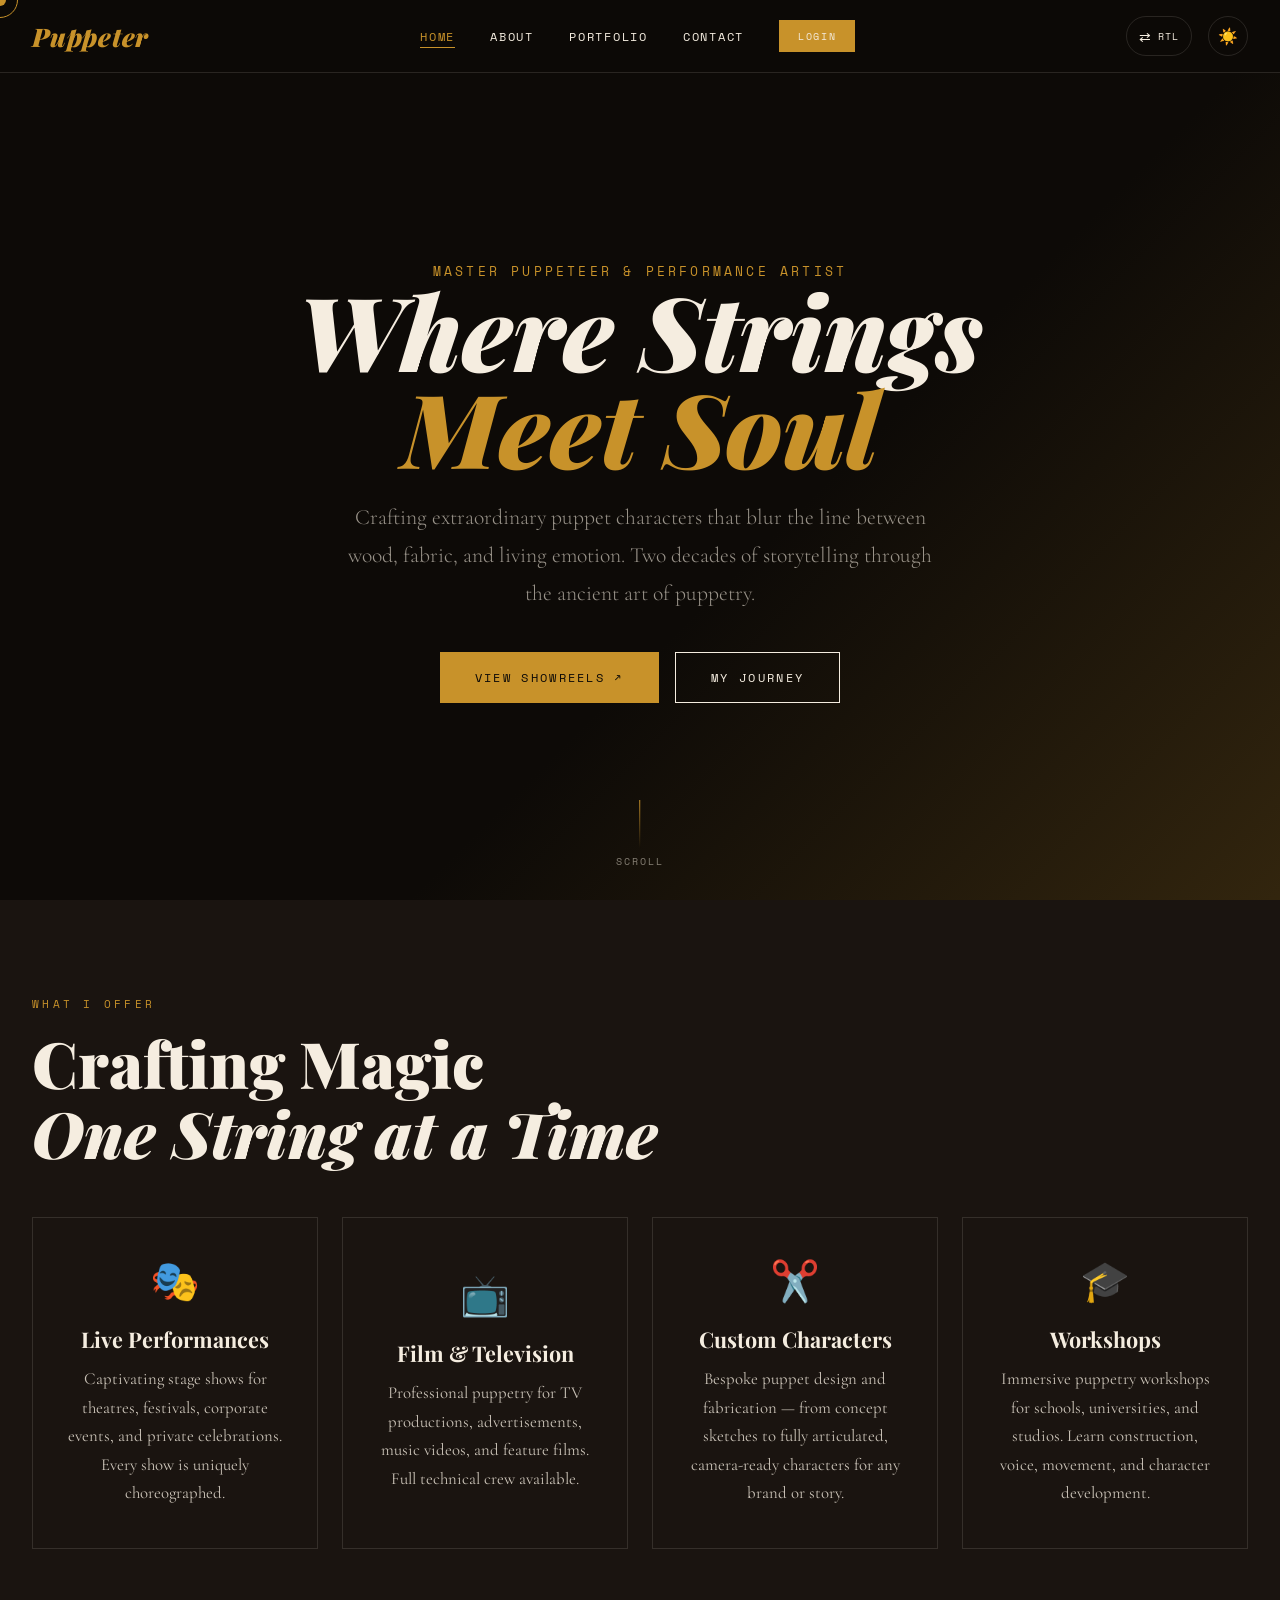
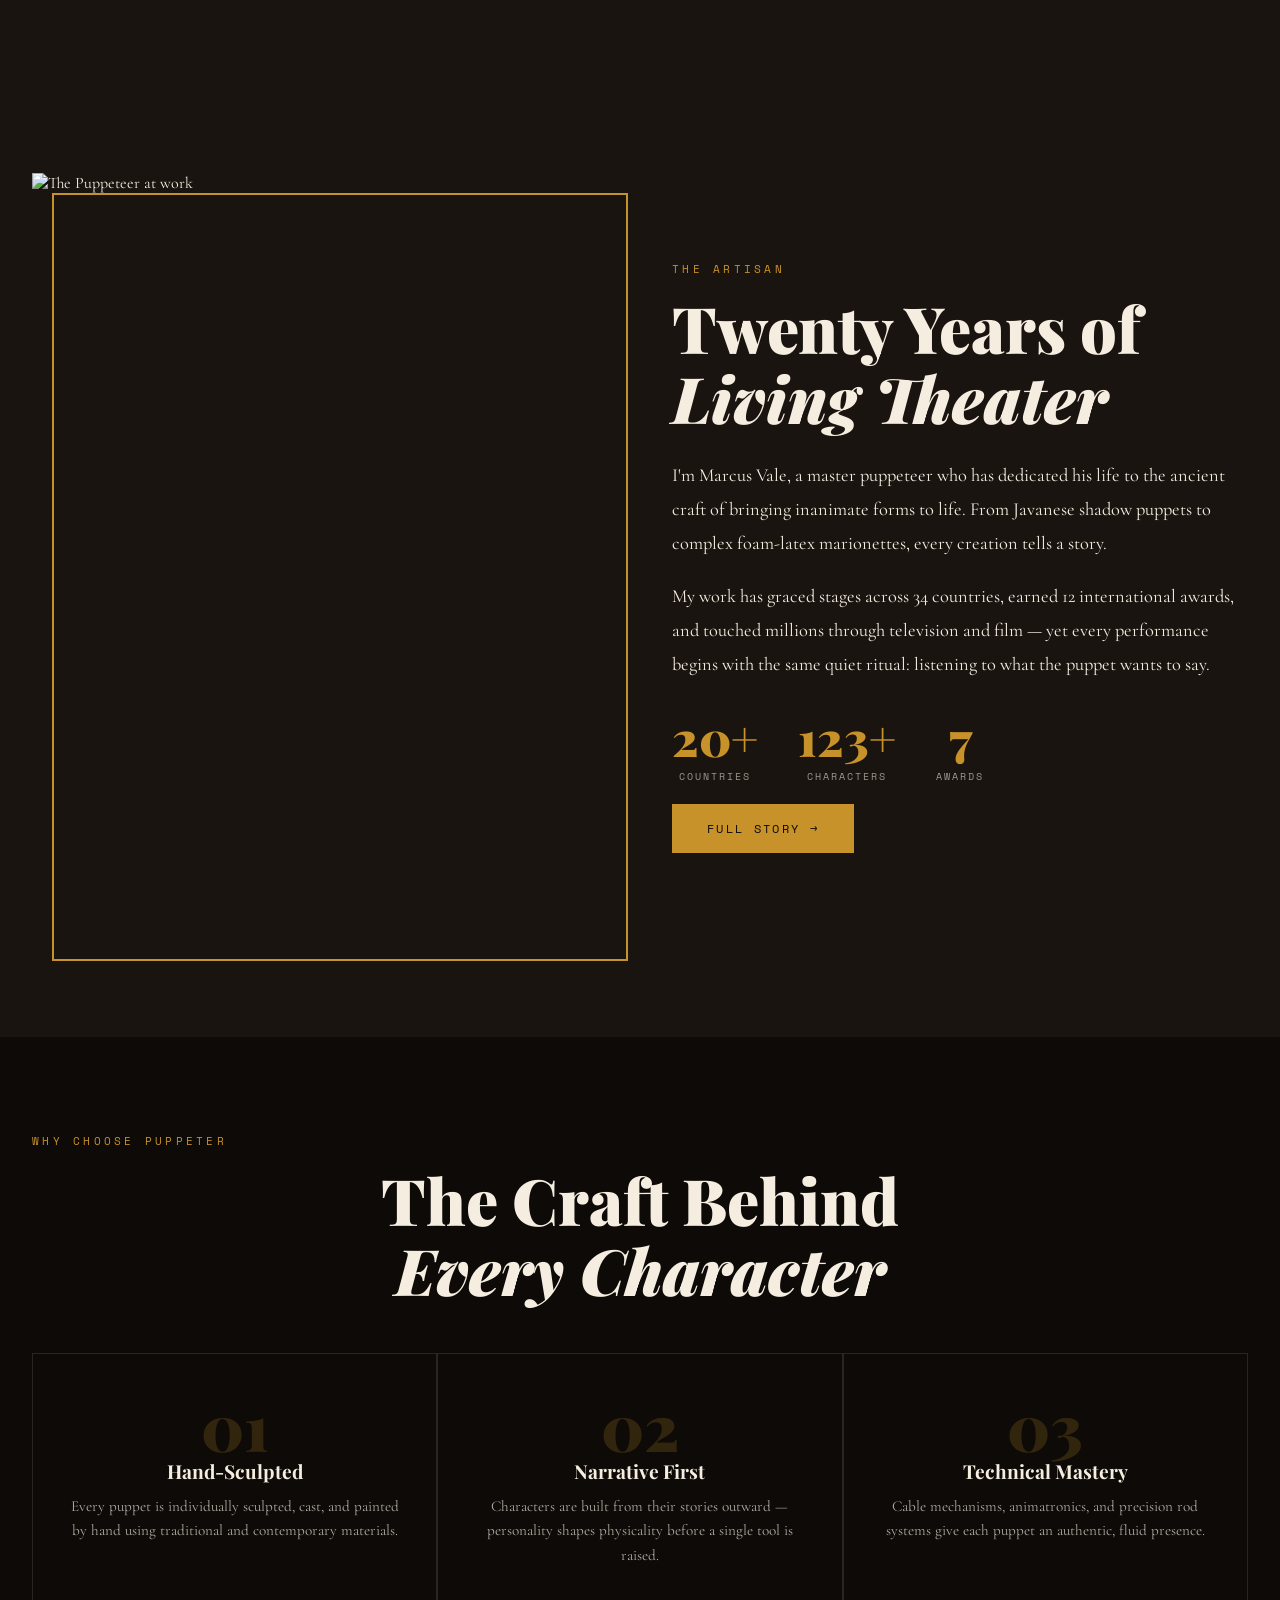
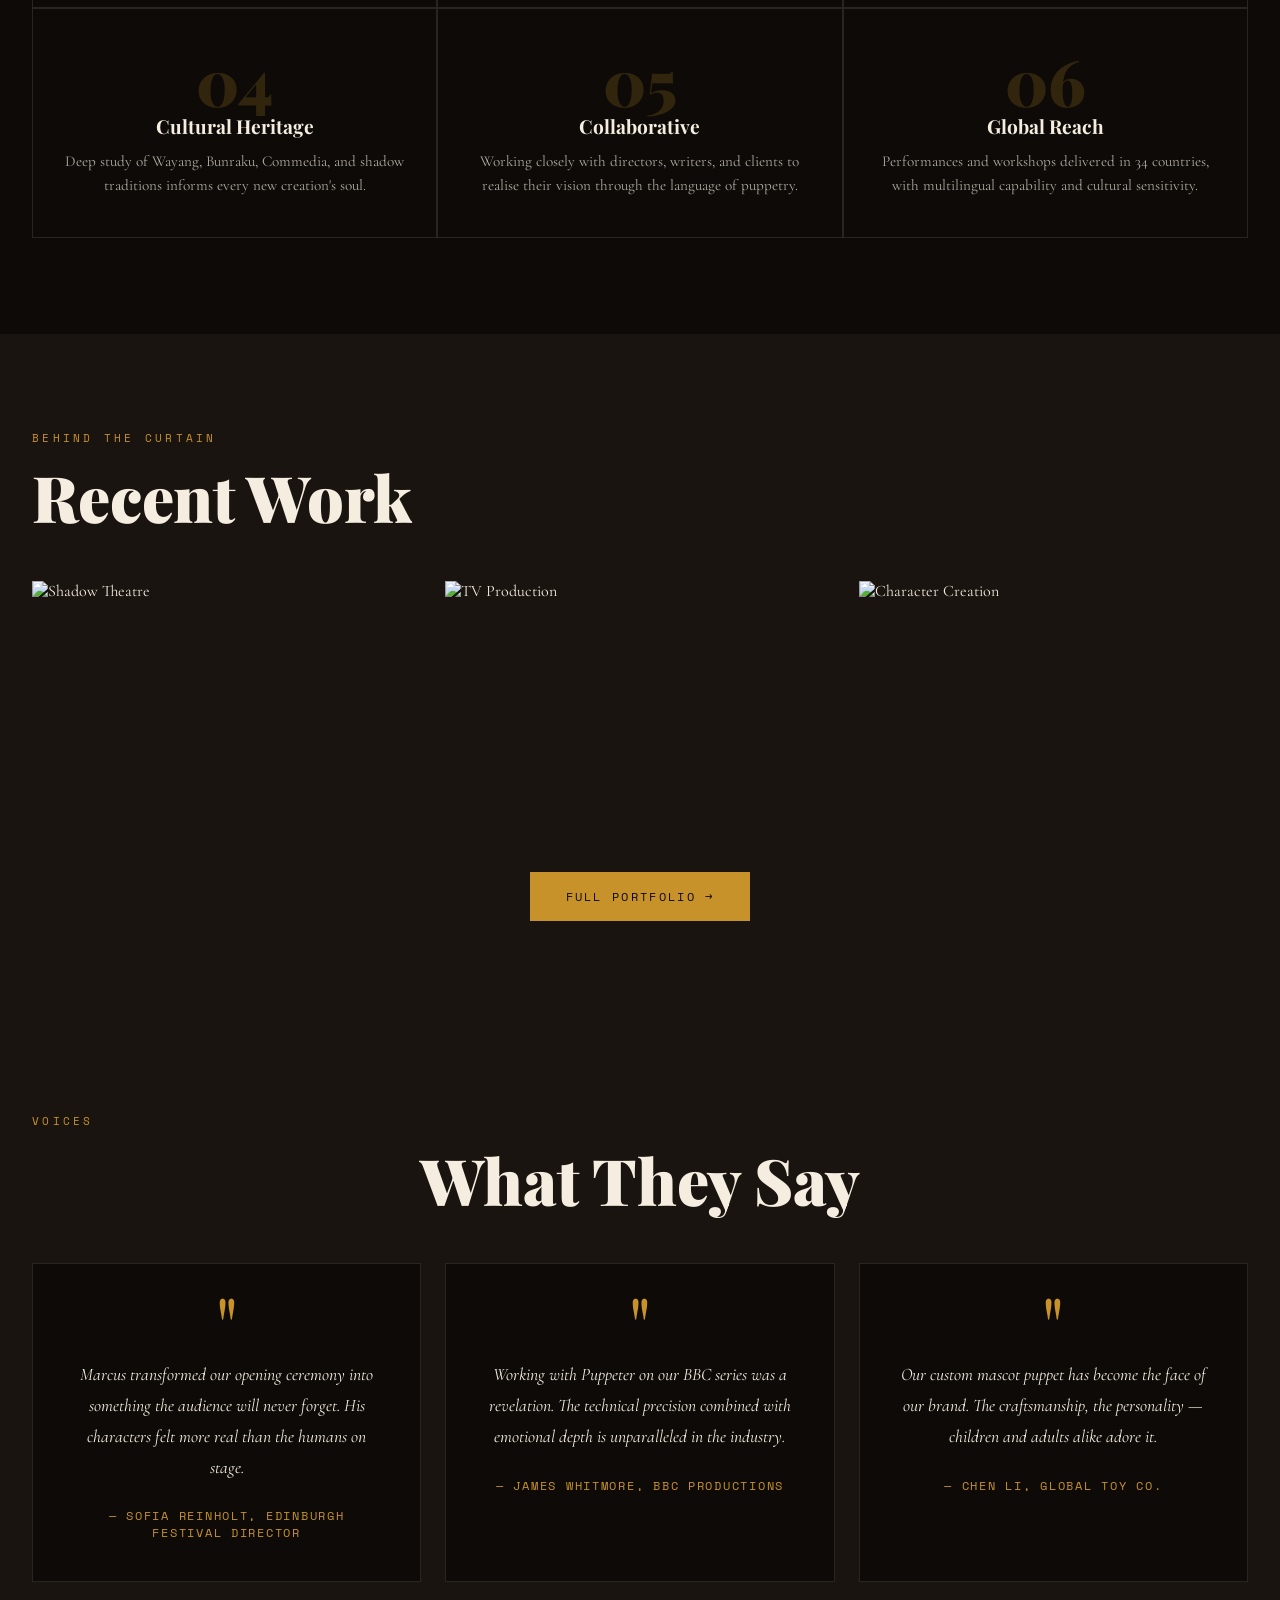
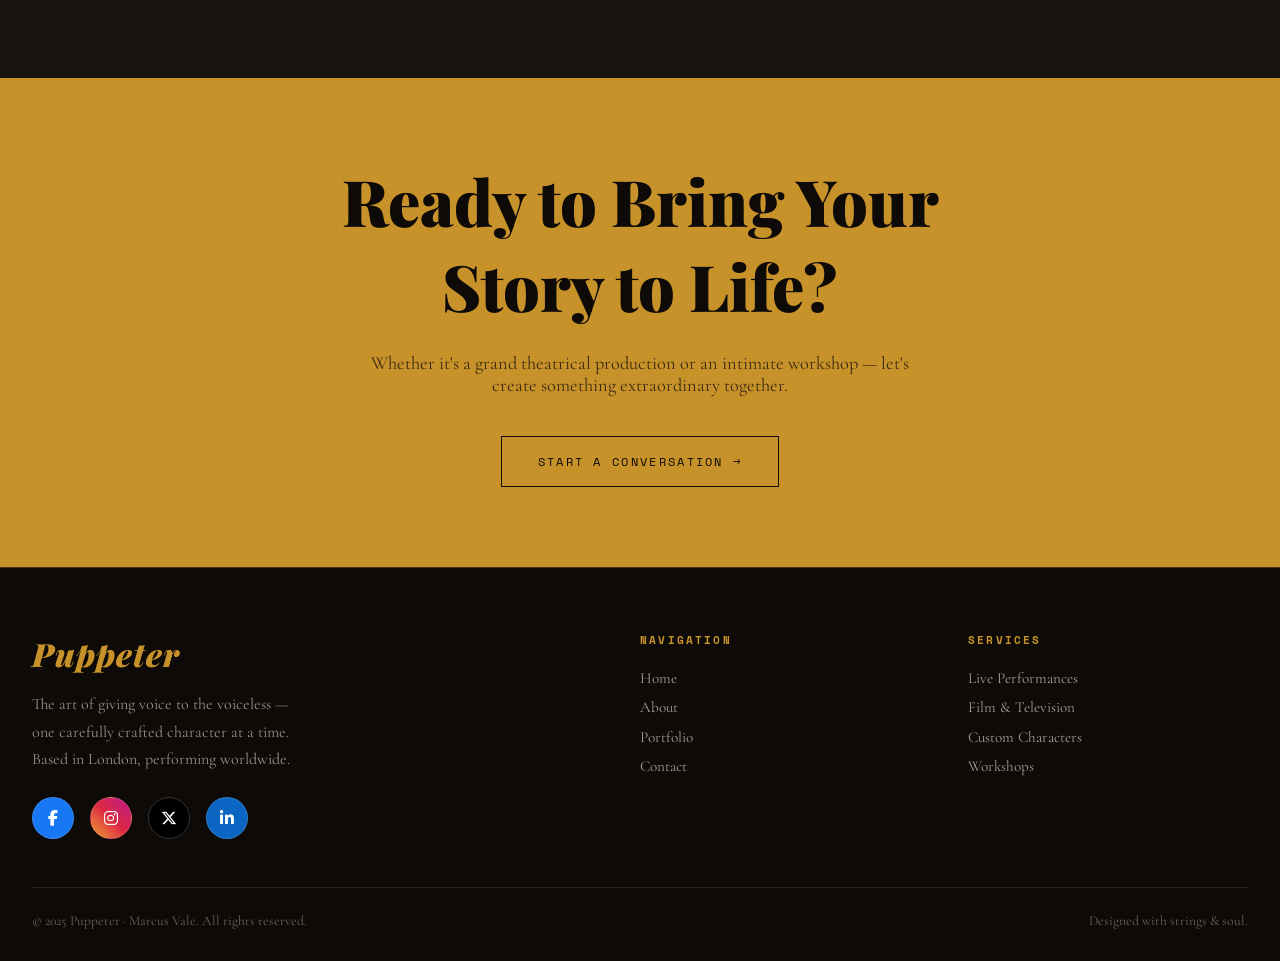
==== index.html @ 56566dc7 "U" ====
<!DOCTYPE html>
<html lang="en" data-theme="dark" dir="ltr">
<head>
<meta charset="UTF-8" />
<meta name="viewport" content="width=device-width, initial-scale=1.0"/>
<title>Puppeter · The Art of Living Strings</title>
<link rel="stylesheet" href="style.css"/>
<link rel="stylesheet" href="https://cdnjs.cloudflare.com/ajax/libs/font-awesome/6.5.0/css/all.min.css"/>
</head>
<body>

<!-- Cursor -->
<div class="cursor"></div>
<div class="cursor-ring"></div>
<div class="page-transition"></div>

<!-- NAVBAR -->
<nav>
  <div class="nav-inner">
    <a href="index.html" class="nav-logo">Puppeter</a>
    <ul class="nav-links">
      <li><a href="index.html" class="active">Home</a></li>
      <li><a href="about.html">About</a></li>
      <li><a href="portfolio.html">Portfolio</a></li>
      <li><a href="contact.html">Contact</a></li>
      <li><a href="login.html" class="btn btn-primary" style="padding:0.5rem 1.2rem;font-size:0.65rem">Login</a></li>
    </ul>
    <div class="nav-right">
      <button class="rtl-toggle" aria-label="Toggle RTL/LTR direction">
        <span class="rtl-icon">⇄</span>
        <span class="rtl-label">RTL</span>
      </button>
      <button class="theme-toggle" aria-label="Toggle theme">☀️</button>
      <button class="hamburger" aria-label="Menu">
        <span></span><span></span><span></span>
      </button>
    </div>
  </div>
</nav>

<!-- Mobile Menu -->
<div class="mobile-menu">
  <a href="index.html">Home</a>
  <a href="about.html">About</a>
  <a href="portfolio.html">Portfolio</a>
  <a href="contact.html">Contact</a>
  <a href="login.html">Login</a>
</div>

<!-- HERO -->
<section class="hero hero-home">
  <div class="hero-overlay"></div>
  <div class="hero-content">
    <span class="subtitle">Master Puppeteer & Performance Artist</span>
    <h1 class="display-title">
      Where Strings
      <span class="accent-word">Meet Soul</span>
    </h1>
    <p class="body-text">Crafting extraordinary puppet characters that blur the line between wood, fabric, and living emotion. Two decades of storytelling through the ancient art of puppetry.</p>
    <div style="display:flex;gap:1rem;justify-content:center;flex-wrap:wrap;">
      <a href="portfolio.html" class="btn btn-primary">View Showreels ↗</a>
      <a href="about.html" class="btn btn-outline">My Journey</a>
    </div>
  </div>
  <div class="scroll-indicator">
    <div class="scroll-line"></div>
    <span>Scroll</span>
  </div>
</section>

<!-- SERVICES -->
<section id="services">
  <div class="section-inner">
    <span class="section-label reveal">What I Offer</span>
    <h2 class="section-title reveal">Crafting Magic<br/><em>One String at a Time</em></h2>
    <div class="cards-grid">
      <div class="card reveal">
        <div class="card-icon">🎭</div>
        <h3>Live Performances</h3>
        <p>Captivating stage shows for theatres, festivals, corporate events, and private celebrations. Every show is uniquely choreographed.</p>
      </div>
      <div class="card reveal">
        <div class="card-icon">📺</div>
        <h3>Film & Television</h3>
        <p>Professional puppetry for TV productions, advertisements, music videos, and feature films. Full technical crew available.</p>
      </div>
      <div class="card reveal">
        <div class="card-icon">✂️</div>
        <h3>Custom Characters</h3>
        <p>Bespoke puppet design and fabrication — from concept sketches to fully articulated, camera-ready characters for any brand or story.</p>
      </div>
      <div class="card reveal">
        <div class="card-icon">🎓</div>
        <h3>Workshops</h3>
        <p>Immersive puppetry workshops for schools, universities, and studios. Learn construction, voice, movement, and character development.</p>
      </div>
    </div>
  </div>
</section>

<!-- ABOUT SNIPPET -->
<section id="about" style="background:var(--card-bg)">
  <div class="section-inner">
    <div class="about-grid">
      <div class="about-image-wrapper reveal">
        <img src="https://images.unsplash.com/photo-1507003211169-0a1dd7228f2d?w=600&q=80" alt="The Puppeteer at work"/>
      </div>
      <div class="about-text">
        <span class="section-label reveal">The Artisan</span>
        <h2 class="section-title reveal">Twenty Years of<br/><em>Living Theater</em></h2>
        <p class="reveal">I'm Marcus Vale, a master puppeteer who has dedicated his life to the ancient craft of bringing inanimate forms to life. From Javanese shadow puppets to complex foam-latex marionettes, every creation tells a story.</p>
        <p class="reveal">My work has graced stages across 34 countries, earned 12 international awards, and touched millions through television and film — yet every performance begins with the same quiet ritual: listening to what the puppet wants to say.</p>
        <div class="stat-row reveal">
          <div class="stat">
            <div class="stat-num" data-target="34" data-suffix="+">0+</div>
            <div class="stat-label">Countries</div>
          </div>
          <div class="stat">
            <div class="stat-num" data-target="200" data-suffix="+">0+</div>
            <div class="stat-label">Characters</div>
          </div>
          <div class="stat">
            <div class="stat-num" data-target="12">0</div>
            <div class="stat-label">Awards</div>
          </div>
        </div>
        <br/>
        <a href="about.html" class="btn btn-primary reveal">Full Story →</a>
      </div>
    </div>
  </div>
</section>

<!-- FEATURES / HIGHLIGHTS -->
<section id="features">
  <div class="section-inner">
    <span class="section-label reveal">Why Choose Puppeter</span>
    <h2 class="section-title reveal" style="text-align:center">The Craft Behind<br/><em>Every Character</em></h2>
    <div class="features-grid reveal">
      <div class="feature-item">
        <div class="feature-num">01</div>
        <h3>Hand-Sculpted</h3>
        <p>Every puppet is individually sculpted, cast, and painted by hand using traditional and contemporary materials.</p>
      </div>
      <div class="feature-item">
        <div class="feature-num">02</div>
        <h3>Narrative First</h3>
        <p>Characters are built from their stories outward — personality shapes physicality before a single tool is raised.</p>
      </div>
      <div class="feature-item">
        <div class="feature-num">03</div>
        <h3>Technical Mastery</h3>
        <p>Cable mechanisms, animatronics, and precision rod systems give each puppet an authentic, fluid presence.</p>
      </div>
      <div class="feature-item">
        <div class="feature-num">04</div>
        <h3>Cultural Heritage</h3>
        <p>Deep study of Wayang, Bunraku, Commedia, and shadow traditions informs every new creation's soul.</p>
      </div>
      <div class="feature-item">
        <div class="feature-num">05</div>
        <h3>Collaborative</h3>
        <p>Working closely with directors, writers, and clients to realise their vision through the language of puppetry.</p>
      </div>
      <div class="feature-item">
        <div class="feature-num">06</div>
        <h3>Global Reach</h3>
        <p>Performances and workshops delivered in 34 countries, with multilingual capability and cultural sensitivity.</p>
      </div>
    </div>
  </div>
</section>

<!-- SHOWREEL PREVIEW -->
<section style="background:var(--card-bg)">
  <div class="section-inner">
    <span class="section-label reveal">Behind the Curtain</span>
    <h2 class="section-title reveal">Recent Work</h2>
    <div class="showreel-grid">
      <div class="showreel-item reveal" data-category="stage">
        <img src="https://images.unsplash.com/photo-1536440136628-849c177e76a1?w=600&q=80" alt="Shadow Theatre"/>
        <div class="showreel-overlay">
          <button class="play-btn" data-video="true">▶</button>
          <h4>Shadow & Light — Edinburgh</h4>
        </div>
      </div>
      <div class="showreel-item reveal" data-category="tv">
        <img src="https://images.unsplash.com/photo-1578632767115-351597cf2477?w=600&q=80" alt="TV Production"/>
        <div class="showreel-overlay">
          <button class="play-btn" data-video="true">▶</button>
          <h4>Dreamweavers — BBC Series</h4>
        </div>
      </div>
      <div class="showreel-item reveal" data-category="character">
        <img src="https://images.unsplash.com/photo-1558618666-fcd25c85cd64?w=600&q=80" alt="Character Creation"/>
        <div class="showreel-overlay">
          <button class="play-btn" data-video="true">▶</button>
          <h4>Character Creation Process</h4>
        </div>
      </div>
    </div>
    <div style="text-align:center;margin-top:3rem">
      <a href="portfolio.html" class="btn btn-primary reveal">Full Portfolio →</a>
    </div>
  </div>
</section>

<!-- TESTIMONIALS -->
<section id="testimonials">
  <div class="section-inner">
    <span class="section-label reveal">Voices</span>
    <h2 class="section-title reveal" style="text-align:center">What They Say</h2>
    <div class="cards-grid" style="margin-top:3rem">
      <div class="testimonial-card reveal">
        <div class="quote-mark">"</div>
        <p>Marcus transformed our opening ceremony into something the audience will never forget. His characters felt more real than the humans on stage.</p>
        <span class="author">— Sofia Reinholt, Edinburgh Festival Director</span>
      </div>
      <div class="testimonial-card reveal">
        <div class="quote-mark">"</div>
        <p>Working with Puppeter on our BBC series was a revelation. The technical precision combined with emotional depth is unparalleled in the industry.</p>
        <span class="author">— James Whitmore, BBC Productions</span>
      </div>
      <div class="testimonial-card reveal">
        <div class="quote-mark">"</div>
        <p>Our custom mascot puppet has become the face of our brand. The craftsmanship, the personality — children and adults alike adore it.</p>
        <span class="author">— Chen Li, Global Toy Co.</span>
      </div>
    </div>
  </div>
</section>

<!-- CTA BANNER -->
<section class="cta-banner">
  <div class="section-inner">
    <h2>Ready to Bring Your<br/>Story to Life?</h2>
    <p>Whether it's a grand theatrical production or an intimate workshop — let's create something extraordinary together.</p>
    <a href="contact.html" class="btn btn-outline">Start a Conversation →</a>
  </div>
</section>

<!-- FOOTER -->
<footer>
  <div class="footer-inner">
    <div class="footer-grid">
      <div class="footer-brand">
        <a href="index.html" class="nav-logo">Puppeter</a>
        <p>The art of giving voice to the voiceless — one carefully crafted character at a time. Based in London, performing worldwide.</p>
        <div class="social-icons">
          <a href="#" class="social-icon si-fb" aria-label="Facebook"><i class="fab fa-facebook-f"></i></a>
          <a href="#" class="social-icon si-ig" aria-label="Instagram"><i class="fab fa-instagram"></i></a>
          <a href="#" class="social-icon si-tw" aria-label="Twitter"><i class="fab fa-x-twitter"></i></a>
          <a href="#" class="social-icon si-li" aria-label="LinkedIn"><i class="fab fa-linkedin-in"></i></a>
        </div>
      </div>
      <div class="footer-col">
        <h4>Navigation</h4>
        <ul>
          <li><a href="index.html">Home</a></li>
          <li><a href="about.html">About</a></li>
          <li><a href="portfolio.html">Portfolio</a></li>
          <li><a href="contact.html">Contact</a></li>
        </ul>
      </div>
      <div class="footer-col">
        <h4>Services</h4>
        <ul>
          <li><a href="#">Live Performances</a></li>
          <li><a href="#">Film & Television</a></li>
          <li><a href="#">Custom Characters</a></li>
          <li><a href="#">Workshops</a></li>
        </ul>
      </div>
    </div>
    <div class="footer-bottom">
      <p>© 2025 Puppeter · Marcus Vale. All rights reserved.</p>
      <p>Designed with strings &amp; soul.</p>
    </div>
  </div>
</footer>

<!-- Video Modal -->
<div class="modal-backdrop">
  <button class="modal-close">✕</button>
  <div class="modal-video" style="display:flex;align-items:center;justify-content:center;color:#fff;font-family:'Space Mono',monospace;font-size:0.8rem;letter-spacing:0.1em;text-transform:uppercase;">▶ Showreel Preview</div>
</div>

<button class="back-to-top" aria-label="Back to top">↑</button>

<script src="main.js"></script>
</body>
</html>
---- style.css ----
/* ── PUPPETER · GLOBAL DESIGN SYSTEM ── */
@import url('https://fonts.googleapis.com/css2?family=Playfair+Display:ital,wght@0,400;0,700;0,900;1,400&family=Cormorant+Garamond:wght@300;400;500&family=Space+Mono:wght@400;700&display=swap');

:root {
  --primary: #0d0a07;
  --secondary: #f5ede0;
  --accent: #c8922a;
  --primary-80: rgba(13,10,7,0.8);
  --secondary-60: rgba(245,237,224,0.6);
  --accent-80: rgba(200,146,42,0.8);
  --accent-20: rgba(200,146,42,0.2);
  --transition: 0.4s cubic-bezier(0.25, 0.46, 0.45, 0.94);
}

[data-theme="light"] {
  --bg: var(--secondary);
  --text: var(--primary);
  --nav-bg: rgba(245,237,224,0.95);
  --card-bg: #fff8ef;
  --border: rgba(13,10,7,0.15);
}
[data-theme="dark"] {
  --bg: var(--primary);
  --text: var(--secondary);
  --nav-bg: rgba(13,10,7,0.97);
  --card-bg: #1a1410;
  --border: rgba(245,237,224,0.12);
}

*, *::before, *::after { box-sizing: border-box; margin: 0; padding: 0; }

html { scroll-behavior: smooth; font-size: 16px; }

body {
  font-family: 'Cormorant Garamond', serif;
  background: var(--bg);
  color: var(--text);
  transition: background var(--transition), color var(--transition);
  overflow-x: hidden;
  cursor: none;
}

/* ── CUSTOM CURSOR ── */
.cursor {
  width: 12px; height: 12px;
  background: var(--accent);
  border-radius: 50%;
  position: fixed; top: 0; left: 0;
  pointer-events: none; z-index: 9999;
  transform: translate(-50%, -50%);
  transition: transform 0.1s, width 0.3s, height 0.3s, background 0.3s;
}
.cursor-ring {
  width: 36px; height: 36px;
  border: 1.5px solid var(--accent);
  border-radius: 50%;
  position: fixed; top: 0; left: 0;
  pointer-events: none; z-index: 9998;
  transform: translate(-50%, -50%);
  transition: transform 0.15s, width 0.3s, height 0.3s;
}
body:hover .cursor { opacity: 1; }

/* ── NAVBAR ── */
nav {
  position: fixed; top: 0; left: 0; right: 0;
  z-index: 1000;
  background: var(--nav-bg);
  backdrop-filter: blur(16px);
  -webkit-backdrop-filter: blur(16px);
  border-bottom: 1px solid var(--border);
  transition: background var(--transition), border var(--transition);
}
.nav-inner {
  max-width: 1280px; margin: 0 auto;
  display: flex; align-items: center; justify-content: space-between;
  padding: 0 2rem; height: 72px;
}
.nav-logo {
  font-family: 'Playfair Display', serif;
  font-size: 1.6rem; font-weight: 900; font-style: italic;
  color: var(--accent);
  text-decoration: none; letter-spacing: 0.03em;
}
.nav-links {
  display: flex; gap: 2.2rem; list-style: none;
  align-items: center;
}
.nav-links a {
  font-family: 'Space Mono', monospace;
  font-size: 0.72rem; letter-spacing: 0.15em;
  text-transform: uppercase;
  color: var(--text); text-decoration: none;
  position: relative; padding-bottom: 3px;
  transition: color var(--transition);
}
.nav-links a::after {
  content: ''; position: absolute;
  bottom: 0; left: 0; width: 0; height: 1px;
  background: var(--accent);
  transition: width var(--transition);
}
.nav-links a:hover, .nav-links a.active { color: var(--accent); }
.nav-links a:hover::after, .nav-links a.active::after { width: 100%; }

.nav-right { display: flex; align-items: center; gap: 1rem; }

.theme-toggle {
  background: none; border: 1px solid var(--border);
  color: var(--text); width: 40px; height: 40px;
  border-radius: 50%; cursor: pointer;
  display: flex; align-items: center; justify-content: center;
  font-size: 1rem; transition: all var(--transition);
}
.theme-toggle:hover { border-color: var(--accent); color: var(--accent); transform: rotate(20deg); }

.rtl-toggle {
  background: none; border: 1px solid var(--border);
  color: var(--text); height: 40px;
  padding: 0 0.75rem;
  border-radius: 20px; cursor: pointer;
  display: flex; align-items: center; gap: 0.35rem;
  font-family: 'Space Mono', monospace;
  font-size: 0.62rem; letter-spacing: 0.1em; text-transform: uppercase;
  transition: all var(--transition); white-space: nowrap;
}
.rtl-toggle:hover { border-color: var(--accent); color: var(--accent); }
.rtl-toggle .rtl-icon { font-size: 0.9rem; transition: transform var(--transition); }
[dir="rtl"] .rtl-toggle .rtl-icon { transform: scaleX(-1); }

/* RTL global overrides */
[dir="rtl"] .nav-inner { flex-direction: row-reverse; }
[dir="rtl"] .nav-links { flex-direction: row-reverse; }
[dir="rtl"] .nav-links a::after { left: auto; right: 0; }
[dir="rtl"] .nav-right { flex-direction: row-reverse; }
[dir="rtl"] .footer-grid { direction: rtl; }
[dir="rtl"] .footer-col ul a:hover { transform: translateX(-4px); }
[dir="rtl"] .about-grid { direction: rtl; }
[dir="rtl"] .about-image-wrapper::before { left: auto; right: 20px; left: -20px; }
[dir="rtl"] .contact-card:hover { transform: translateX(-6px); }
[dir="rtl"] .section-label { direction: rtl; }
[dir="rtl"] .stat-row { flex-direction: row-reverse; }
[dir="rtl"] .timeline-item { flex-direction: row-reverse; }
[dir="rtl"] .timeline-item:nth-child(even) { flex-direction: row; }
[dir="rtl"] .timeline-item:nth-child(even) .tl-content { text-align: left; }
[dir="rtl"] .tl-content { text-align: right; }
[dir="rtl"] .mobile-menu { direction: rtl; }
[dir="rtl"] .footer-bottom { flex-direction: row-reverse; }

.hamburger {
  display: none; flex-direction: column;
  gap: 5px; background: none; border: none;
  cursor: pointer; padding: 4px;
}
.hamburger span {
  display: block; width: 24px; height: 2px;
  background: var(--text); transition: all var(--transition);
}

/* ── MOBILE MENU ── */
.mobile-menu {
  display: none; position: fixed;
  top: 72px; left: 0; right: 0; bottom: 0;
  background: var(--bg); z-index: 999;
  flex-direction: column; align-items: center; justify-content: center;
  gap: 2.5rem;
}
.mobile-menu.open { display: flex; }
.mobile-menu a {
  font-family: 'Playfair Display', serif;
  font-size: 2.2rem; font-weight: 700;
  color: var(--text); text-decoration: none;
  transition: color var(--transition);
}
.mobile-menu a:hover { color: var(--accent); }

/* ── HERO BASE ── */
.hero {
  min-height: 100vh;
  background-image: var(--hero-img, none);
  background-size: cover;
  background-position: center;
  background-attachment: fixed;
  display: flex; align-items: center; justify-content: center;
  position: relative; overflow: hidden;
  padding: 8rem 2rem 4rem;
}
.hero-overlay {
  position: absolute; inset: 0;
  background: linear-gradient(135deg, rgba(13,10,7,0.75) 0%, rgba(13,10,7,0.4) 60%, rgba(200,146,42,0.2) 100%);
}
.hero-content {
  position: relative; z-index: 2;
  text-align: center; max-width: 900px;
}

/* ── TYPOGRAPHY ── */
.display-title {
  font-family: 'Playfair Display', serif;
  font-size: clamp(3rem, 8vw, 8rem);
  font-weight: 900; font-style: italic;
  line-height: 0.95;
  color: var(--secondary);
  margin-bottom: 1.5rem;
}
.display-title .accent-word { color: var(--accent); display: block; }

.subtitle {
  font-family: 'Space Mono', monospace;
  font-size: clamp(0.65rem, 1.5vw, 0.8rem);
  letter-spacing: 0.25em; text-transform: uppercase;
  color: var(--accent); margin-bottom: 1rem;
}
.body-text {
  font-size: clamp(1.1rem, 2vw, 1.35rem);
  font-weight: 300; line-height: 1.75;
  color: var(--secondary-60);
  max-width: 600px; margin: 0 auto 2.5rem;
}

/* ── BUTTONS ── */
.btn {
  display: inline-flex; align-items: center; gap: 0.6rem;
  font-family: 'Space Mono', monospace;
  font-size: 0.72rem; letter-spacing: 0.2em; text-transform: uppercase;
  padding: 1rem 2.2rem;
  text-decoration: none; cursor: pointer;
  border: none; transition: all var(--transition);
  position: relative; overflow: hidden;
}
.btn::before {
  content: ''; position: absolute;
  inset: 0; transform: translateX(-101%);
  transition: transform var(--transition);
}
.btn:hover::before { transform: translateX(0); }
.btn-primary {
  background: var(--accent); color: var(--primary);
}
.btn-primary::before { background: #e0a832; }
.btn-primary:hover { color: var(--primary); transform: translateY(-2px); box-shadow: 0 12px 40px var(--accent-80); }

.btn-outline {
  background: transparent;
  border: 1px solid var(--secondary);
  color: var(--secondary);
}
.btn-outline::before { background: var(--secondary); }
.btn-outline:hover { color: var(--primary); }

/* ── SECTIONS ── */
section { padding: 6rem 2rem; }
.section-inner { max-width: 1280px; margin: 0 auto; }

.section-label {
  font-family: 'Space Mono', monospace;
  font-size: 0.68rem; letter-spacing: 0.3em; text-transform: uppercase;
  color: var(--accent); margin-bottom: 1rem; display: block;
}
.section-title {
  font-family: 'Playfair Display', serif;
  font-size: clamp(2rem, 5vw, 4rem);
  font-weight: 900; line-height: 1.1;
  margin-bottom: 1.5rem;
}

/* ── CARDS GRID ── */
.cards-grid {
  display: grid;
  grid-template-columns: repeat(auto-fit, minmax(260px, 1fr));
  gap: 1.5rem;
  margin-top: 3rem;
}
.card {
  background: var(--card-bg);
  border: 1px solid var(--border);
  padding: 2.5rem 2rem;
  display: flex; flex-direction: column;
  align-items: center; justify-content: center;
  text-align: center;
  transition: transform var(--transition), box-shadow var(--transition), border-color var(--transition);
  position: relative; overflow: hidden;
}
.card::before {
  content: ''; position: absolute;
  bottom: 0; left: 0; right: 0; height: 3px;
  background: var(--accent);
  transform: scaleX(0); transition: transform var(--transition);
}
.card:hover { transform: translateY(-8px); box-shadow: 0 24px 60px rgba(0,0,0,0.3); border-color: var(--accent-20); }
.card:hover::before { transform: scaleX(1); }

.card-icon {
  font-size: 2.5rem; color: var(--accent);
  margin-bottom: 1.2rem;
  transition: transform var(--transition);
}
.card:hover .card-icon { transform: scale(1.15) rotate(-5deg); }
.card h3 {
  font-family: 'Playfair Display', serif;
  font-size: 1.35rem; font-weight: 700;
  margin-bottom: 0.75rem;
}
.card p { font-size: 1.05rem; line-height: 1.7; opacity: 0.8; }

/* ── SERVICES SECTION ── */
#services { background: var(--card-bg); }

/* ── ABOUT SECTION ── */
.about-grid {
  display: grid; grid-template-columns: 1fr 1fr;
  gap: 4rem; align-items: center; margin-top: 2rem;
}
.about-image-wrapper {
  position: relative;
}
.about-image-wrapper img {
  width: 100%; aspect-ratio: 3/4; object-fit: cover;
  display: block;
}
.about-image-wrapper::before {
  content: ''; position: absolute;
  top: 20px; left: 20px; right: -20px; bottom: -20px;
  border: 2px solid var(--accent); z-index: -1;
}
.about-text .section-title { margin-bottom: 1.5rem; }
.about-text p { font-size: 1.15rem; line-height: 1.85; margin-bottom: 1.2rem; opacity: 0.85; }
.stat-row { display: flex; gap: 2.5rem; margin-top: 2rem; }
.stat { text-align: center; }
.stat-num {
  font-family: 'Playfair Display', serif;
  font-size: 3rem; font-weight: 900; color: var(--accent); line-height: 1;
}
.stat-label { font-family: 'Space Mono', monospace; font-size: 0.65rem; letter-spacing: 0.2em; text-transform: uppercase; opacity: 0.6; margin-top: 0.4rem; }

/* ── TESTIMONIALS ── */
#testimonials { background: var(--card-bg); }
.testimonial-card {
  background: var(--bg);
  border: 1px solid var(--border);
  padding: 2.5rem;
  display: flex; flex-direction: column;
  align-items: center; text-align: center;
}
.testimonial-card .quote-mark {
  font-family: 'Playfair Display', serif;
  font-size: 5rem; line-height: 0.5;
  color: var(--accent); margin-bottom: 1rem;
}
.testimonial-card p { font-size: 1.1rem; line-height: 1.75; font-style: italic; margin-bottom: 1.5rem; }
.testimonial-card .author {
  font-family: 'Space Mono', monospace;
  font-size: 0.72rem; letter-spacing: 0.15em; text-transform: uppercase;
  color: var(--accent);
}

/* ── CTA BANNER ── */
.cta-banner {
  background: var(--accent);
  padding: 5rem 2rem;
  text-align: center;
}
.cta-banner h2 {
  font-family: 'Playfair Display', serif;
  font-size: clamp(2rem, 5vw, 4rem);
  font-weight: 900; color: var(--primary);
  margin-bottom: 1.5rem;
}
.cta-banner p {
  font-size: 1.15rem; color: rgba(13,10,7,0.75);
  margin-bottom: 2.5rem; max-width: 560px; margin-left: auto; margin-right: auto;
}
.cta-banner .btn-outline {
  border-color: var(--primary); color: var(--primary);
}
.cta-banner .btn-outline::before { background: var(--primary); }
.cta-banner .btn-outline:hover { color: var(--secondary); }

/* ── SHOWREEL SECTION ── */
.showreel-grid {
  display: grid;
  grid-template-columns: repeat(auto-fit, minmax(280px, 1fr));
  gap: 1.5rem; margin-top: 3rem;
}
.showreel-item {
  position: relative; overflow: hidden;
  aspect-ratio: 16/10; cursor: pointer;
  background: var(--card-bg);
}
.showreel-item img {
  width: 100%; height: 100%; object-fit: cover;
  display: block; transition: transform 0.6s ease;
}
.showreel-overlay {
  position: absolute; inset: 0;
  background: linear-gradient(to top, rgba(13,10,7,0.9) 0%, transparent 60%);
  display: flex; flex-direction: column;
  align-items: center; justify-content: flex-end;
  padding: 1.5rem; opacity: 0;
  transition: opacity var(--transition);
}
.showreel-item:hover img { transform: scale(1.08); }
.showreel-item:hover .showreel-overlay { opacity: 1; }
.play-btn {
  width: 56px; height: 56px; border-radius: 50%;
  background: var(--accent); border: none; cursor: pointer;
  display: flex; align-items: center; justify-content: center;
  font-size: 1.2rem; color: var(--primary);
  margin-bottom: 1rem; transform: scale(0.6);
  transition: transform var(--transition);
}
.showreel-item:hover .play-btn { transform: scale(1); }
.showreel-overlay h4 {
  font-family: 'Playfair Display', serif;
  font-size: 1.1rem; color: var(--secondary);
  text-align: center;
}

/* ── FOOTER ── */
footer {
  background: var(--primary);
  border-top: 1px solid rgba(200,146,42,0.3);
  padding: 4rem 2rem 2rem;
}
.footer-inner {
  max-width: 1280px; margin: 0 auto;
}
.footer-grid {
  display: grid; grid-template-columns: 2fr 1fr 1fr;
  gap: 3rem; margin-bottom: 3rem;
}
.footer-brand .nav-logo { font-size: 2rem; display: inline-block; margin-bottom: 1rem; }
.footer-brand p { font-size: 1rem; line-height: 1.7; color: rgba(245,237,224,0.6); max-width: 280px; }
.footer-col h4 {
  font-family: 'Space Mono', monospace;
  font-size: 0.68rem; letter-spacing: 0.2em; text-transform: uppercase;
  color: var(--accent); margin-bottom: 1.2rem;
}
.footer-col ul { list-style: none; }
.footer-col ul li { margin-bottom: 0.6rem; }
.footer-col ul a {
  color: rgba(245,237,224,0.65); text-decoration: none;
  font-size: 0.95rem; transition: color var(--transition);
  display: inline-block;
}
.footer-col ul a:hover { color: var(--accent); transform: translateX(4px); }

.social-icons { display: flex; gap: 1rem; margin-top: 1.5rem; }
.social-icon {
  width: 42px; height: 42px; border-radius: 50%;
  display: flex; align-items: center; justify-content: center;
  font-size: 1rem; text-decoration: none;
  transition: transform var(--transition), box-shadow var(--transition);
  border: 1px solid rgba(245,237,224,0.15);
}
.social-icon:hover { transform: translateY(-4px) scale(1.1); box-shadow: 0 8px 24px rgba(0,0,0,0.4); }
.si-fb { background: #1877F2; color: #fff; }
.si-ig { background: linear-gradient(45deg, #f09433, #e6683c, #dc2743, #cc2366, #bc1888); color: #fff; }
.si-tw { background: #000; color: #fff; border-color: #333; }
.si-li { background: #0A66C2; color: #fff; }

.footer-bottom {
  border-top: 1px solid rgba(245,237,224,0.1);
  padding-top: 1.5rem;
  display: flex; justify-content: space-between; align-items: center;
  flex-wrap: wrap; gap: 1rem;
}
.footer-bottom p { font-size: 0.85rem; color: rgba(245,237,224,0.4); }

/* ── CONTACT PAGE ── */
.contact-grid {
  display: grid; grid-template-columns: 1fr 1.4fr;
  gap: 4rem; margin-top: 3rem;
}
.contact-info-cards { display: flex; flex-direction: column; gap: 1.2rem; }
.contact-card {
  background: var(--card-bg); border: 1px solid var(--border);
  padding: 1.5rem 2rem;
  display: flex; align-items: center; gap: 1.2rem;
  transition: all var(--transition);
}
.contact-card:hover { border-color: var(--accent); transform: translateX(6px); }
.contact-card-icon { font-size: 1.8rem; color: var(--accent); flex-shrink: 0; }
.contact-card h4 { font-family: 'Playfair Display', serif; font-size: 1rem; font-weight: 700; margin-bottom: 0.2rem; }
.contact-card p { font-size: 0.9rem; opacity: 0.7; }

.contact-form-wrap { }
.form-group { margin-bottom: 1.5rem; }
.form-group label {
  display: block; font-family: 'Space Mono', monospace;
  font-size: 0.68rem; letter-spacing: 0.18em; text-transform: uppercase;
  margin-bottom: 0.5rem; color: var(--accent);
}
.form-group input,
.form-group textarea,
.form-group select {
  width: 100%; padding: 0.9rem 1.2rem;
  background: var(--card-bg);
  border: 1px solid var(--border);
  color: var(--text);
  font-family: 'Cormorant Garamond', serif;
  font-size: 1.05rem;
  transition: border-color var(--transition);
  outline: none;
}
.form-group input:focus,
.form-group textarea:focus { border-color: var(--accent); }
.form-group textarea { min-height: 140px; resize: vertical; }

.map-wrap { margin-top: 2rem; border: 2px solid var(--accent-20); overflow: hidden; }

/* ── PORTFOLIO PAGE ── */
.filter-bar {
  display: flex; gap: 1rem; flex-wrap: wrap;
  margin: 2.5rem 0; justify-content: center;
}
.filter-btn {
  font-family: 'Space Mono', monospace;
  font-size: 0.68rem; letter-spacing: 0.15em; text-transform: uppercase;
  padding: 0.6rem 1.4rem;
  border: 1px solid var(--border);
  background: none; color: var(--text); cursor: pointer;
  transition: all var(--transition);
}
.filter-btn:hover, .filter-btn.active { background: var(--accent); color: var(--primary); border-color: var(--accent); }

/* ── ABOUT PAGE ── */
.timeline { margin-top: 4rem; position: relative; }
.timeline::before {
  content: ''; position: absolute;
  left: 50%; top: 0; bottom: 0;
  width: 1px; background: var(--accent-20);
}
.timeline-item {
  display: flex; gap: 3rem;
  margin-bottom: 3rem; align-items: flex-start;
}
.timeline-item:nth-child(even) { flex-direction: row-reverse; }
.timeline-item:nth-child(even) .tl-content { text-align: right; }
.tl-content { flex: 1; }
.tl-year {
  font-family: 'Playfair Display', serif;
  font-size: 3rem; font-weight: 900; color: var(--accent);
  line-height: 1; margin-bottom: 0.5rem;
}
.tl-content h3 { font-family: 'Playfair Display', serif; font-size: 1.3rem; margin-bottom: 0.5rem; }
.tl-content p { font-size: 1rem; opacity: 0.75; line-height: 1.7; }
.tl-dot {
  width: 16px; height: 16px; border-radius: 50%;
  background: var(--accent); flex-shrink: 0;
  margin-top: 1.5rem; position: relative; z-index: 1;
  box-shadow: 0 0 0 4px var(--accent-20);
}

/* ── ANIMATIONS ── */
@keyframes fadeInUp {
  from { opacity: 0; transform: translateY(40px); }
  to { opacity: 1; transform: translateY(0); }
}
@keyframes fadeInLeft {
  from { opacity: 0; transform: translateX(-40px); }
  to { opacity: 1; transform: translateX(0); }
}
@keyframes fadeInRight {
  from { opacity: 0; transform: translateX(40px); }
  to { opacity: 1; transform: translateX(0); }
}
@keyframes float {
  0%, 100% { transform: translateY(0); }
  50% { transform: translateY(-12px); }
}
@keyframes shimmer {
  0% { background-position: -200% center; }
  100% { background-position: 200% center; }
}

.anim-up { animation: fadeInUp 0.8s ease forwards; }
.anim-left { animation: fadeInLeft 0.8s ease forwards; }
.anim-right { animation: fadeInRight 0.8s ease forwards; }

.reveal { opacity: 0; transform: translateY(30px); transition: opacity 0.7s ease, transform 0.7s ease; }
.reveal.visible { opacity: 1; transform: translateY(0); }

.hero-content > * {
  opacity: 0; animation: fadeInUp 0.9s ease forwards;
}
.hero-content > *:nth-child(1) { animation-delay: 0.1s; }
.hero-content > *:nth-child(2) { animation-delay: 0.3s; }
.hero-content > *:nth-child(3) { animation-delay: 0.5s; }
.hero-content > *:nth-child(4) { animation-delay: 0.7s; }
.hero-content > *:nth-child(5) { animation-delay: 0.9s; }

.float-anim { animation: float 4s ease-in-out infinite; }

/* ── SCROLL INDICATOR ── */
.scroll-indicator {
  position: absolute; bottom: 2rem; left: 50%;
  transform: translateX(-50%); z-index: 3;
  display: flex; flex-direction: column; align-items: center; gap: 0.4rem;
}
.scroll-indicator span {
  font-family: 'Space Mono', monospace;
  font-size: 0.6rem; letter-spacing: 0.2em; text-transform: uppercase;
  color: rgba(245,237,224,0.5);
}
.scroll-line {
  width: 1px; height: 48px;
  background: linear-gradient(to bottom, var(--accent), transparent);
  animation: scrollLine 2s ease-in-out infinite;
}
@keyframes scrollLine {
  0% { transform: scaleY(0); transform-origin: top; }
  50% { transform: scaleY(1); transform-origin: top; }
  51% { transform: scaleY(1); transform-origin: bottom; }
  100% { transform: scaleY(0); transform-origin: bottom; }
}

/* ── FEATURES SECTION ── */
.features-grid {
  display: grid; grid-template-columns: repeat(3, 1fr);
  gap: 0; margin-top: 3rem;
}
.feature-item {
  padding: 2.5rem 2rem; border: 1px solid var(--border);
  display: flex; flex-direction: column; align-items: center; text-align: center;
  transition: background var(--transition);
}
.feature-item:hover { background: var(--accent-20); }
.feature-num {
  font-family: 'Playfair Display', serif;
  font-size: 4rem; font-weight: 900;
  color: var(--accent-20); line-height: 1;
  transition: color var(--transition);
}
.feature-item:hover .feature-num { color: var(--accent); }
.feature-item h3 { font-family: 'Playfair Display', serif; font-size: 1.2rem; margin-bottom: 0.6rem; }
.feature-item p { font-size: 0.95rem; opacity: 0.7; line-height: 1.6; }

/* ── RESPONSIVE ── */
@media (max-width: 1024px) {
  .about-grid { grid-template-columns: 1fr; }
  .about-image-wrapper { max-width: 480px; margin: 0 auto; }
  .footer-grid { grid-template-columns: 1fr 1fr; }
  .features-grid { grid-template-columns: repeat(2, 1fr); }
  .timeline::before { display: none; }
  .timeline-item, .timeline-item:nth-child(even) { flex-direction: column; }
  .timeline-item:nth-child(even) .tl-content { text-align: left; }
  .contact-grid { grid-template-columns: 1fr; }
}

@media (max-width: 768px) {
  .hamburger { display: flex; }
  .nav-links { display: none; }
  .cards-grid { grid-template-columns: repeat(2, 1fr); }
  .showreel-grid { grid-template-columns: repeat(2, 1fr); }
  .features-grid { grid-template-columns: repeat(2, 1fr); }
  .footer-grid { grid-template-columns: 1fr; }
  .stat-row { justify-content: center; }
  .timeline-item { gap: 1.5rem; }
}

@media (max-width: 360px) {
  .cards-grid { grid-template-columns: 1fr; }
  .showreel-grid { grid-template-columns: 1fr; }
  .features-grid { grid-template-columns: 1fr; }
  .footer-bottom { flex-direction: column; text-align: center; }
  .display-title { font-size: 2.8rem; }
}

/* ── PAGE HERO BACKGROUNDS ── */
.hero-home { --hero-img: url('https://images.unsplash.com/photo-1598899134739-24c46f58b8c0?w=1600&q=80'); }
.hero-about { --hero-img: url('https://images.unsplash.com/photo-1507003211169-0a1dd7228f2d?w=1600&q=80'); }
.hero-portfolio { --hero-img: url('https://images.unsplash.com/photo-1578632767115-351597cf2477?w=1600&q=80'); }
.hero-contact { --hero-img: url('https://images.unsplash.com/photo-1516307365426-bea591f05011?w=1600&q=80'); }

/* ── PAGE TRANSITION ── */
.page-transition {
  position: fixed; inset: 0;
  background: var(--accent);
  z-index: 9000;
  transform: translateY(-100%);
  transition: transform 0.5s cubic-bezier(0.76, 0, 0.24, 1);
}
.page-transition.active { transform: translateY(0); }

/* ── BACK TO TOP ── */
.back-to-top {
  position: fixed; bottom: 2rem; right: 2rem;
  width: 48px; height: 48px;
  background: var(--accent); color: var(--primary);
  border: none; cursor: pointer;
  display: flex; align-items: center; justify-content: center;
  font-size: 1.2rem; z-index: 500;
  opacity: 0; transform: translateY(20px);
  transition: all var(--transition);
}
.back-to-top.visible { opacity: 1; transform: translateY(0); }
.back-to-top:hover { background: var(--primary); color: var(--accent); transform: translateY(-4px); }

/* ── VIDEO MODAL ── */
.modal-backdrop {
  position: fixed; inset: 0;
  background: rgba(13,10,7,0.95);
  z-index: 8000; display: none;
  align-items: center; justify-content: center;
}
.modal-backdrop.open { display: flex; }
.modal-close {
  position: absolute; top: 2rem; right: 2rem;
  background: none; border: none;
  color: var(--secondary); font-size: 2rem; cursor: pointer;
  transition: color var(--transition);
}
.modal-close:hover { color: var(--accent); }
.modal-video { width: min(800px, 90vw); aspect-ratio: 16/9; background: #000; }

/* ── AUTH PAGES (Login / Register) ── */
.auth-page {
  min-height: 100vh; display: flex;
  background: var(--bg);
}
.auth-visual {
  flex: 1; position: relative;
  background-image: url('https://images.unsplash.com/photo-1598899134739-24c46f58b8c0?w=1200&q=80');
  background-size: cover; background-position: center;
  display: flex; flex-direction: column;
  align-items: flex-start; justify-content: flex-end;
  padding: 4rem;
}
.auth-visual::before {
  content: ''; position: absolute; inset: 0;
  background: linear-gradient(to top, rgba(13,10,7,0.92) 0%, rgba(13,10,7,0.4) 60%, transparent 100%);
}
.auth-visual-content { position: relative; z-index: 1; max-width: 420px; }
.auth-visual-content .display-title { font-size: clamp(2rem, 4vw, 3.5rem); color: var(--secondary); }
.auth-visual-content p { font-size: 1.05rem; color: rgba(245,237,224,0.7); line-height: 1.7; margin-top: 1rem; }
.auth-visual-quote {
  margin-top: 2rem; padding-left: 1.2rem;
  border-left: 3px solid var(--accent);
}
.auth-visual-quote p { font-style: italic; font-size: 1rem; color: rgba(245,237,224,0.6); }
.auth-visual-quote span { font-family: 'Space Mono', monospace; font-size: 0.65rem; letter-spacing: 0.15em; text-transform: uppercase; color: var(--accent); margin-top: 0.5rem; display: block; }

.auth-panel {
  width: min(480px, 100%); padding: 3rem 3rem;
  display: flex; flex-direction: column;
  justify-content: center; background: var(--bg);
  position: relative; z-index: 1;
  overflow-y: auto;
}
.auth-panel-inner { max-width: 380px; width: 100%; margin: 0 auto; }

.auth-logo {
  font-family: 'Playfair Display', serif;
  font-size: 1.8rem; font-weight: 900; font-style: italic;
  color: var(--accent); text-decoration: none;
  display: inline-block; margin-bottom: 2.5rem;
}
.auth-heading {
  font-family: 'Playfair Display', serif;
  font-size: clamp(1.8rem, 3vw, 2.4rem);
  font-weight: 900; line-height: 1.1;
  margin-bottom: 0.5rem;
}
.auth-sub {
  font-size: 1rem; opacity: 0.6; margin-bottom: 2.5rem; line-height: 1.5;
}
.auth-sub a { color: var(--accent); text-decoration: none; transition: opacity var(--transition); }
.auth-sub a:hover { opacity: 0.7; }

.auth-form .form-group { margin-bottom: 1.2rem; }
.auth-form .form-group label {
  display: block; font-family: 'Space Mono', monospace;
  font-size: 0.65rem; letter-spacing: 0.18em; text-transform: uppercase;
  margin-bottom: 0.45rem; color: var(--accent);
}
.auth-form input {
  width: 100%; padding: 0.85rem 1.1rem;
  background: var(--card-bg); border: 1px solid var(--border);
  color: var(--text); font-family: 'Cormorant Garamond', serif;
  font-size: 1.05rem; outline: none;
  transition: border-color var(--transition), box-shadow var(--transition);
}
.auth-form input:focus {
  border-color: var(--accent);
  box-shadow: 0 0 0 3px var(--accent-20);
}

.auth-input-wrap { position: relative; }
.auth-input-wrap input { padding-right: 3rem; }
.toggle-pw {
  position: absolute; right: 1rem; top: 50%;
  transform: translateY(-50%); background: none; border: none;
  color: var(--text); opacity: 0.5; cursor: pointer; font-size: 1rem;
  transition: opacity var(--transition);
}
.toggle-pw:hover { opacity: 1; }

.auth-options {
  display: flex; justify-content: space-between; align-items: center;
  margin-bottom: 1.8rem; font-size: 0.9rem;
}
.auth-check { display: flex; align-items: center; gap: 0.4rem; cursor: pointer; }
.auth-check input[type=checkbox] { accent-color: var(--accent); width: 14px; height: 14px; cursor: pointer; }
.auth-options a { color: var(--accent); text-decoration: none; font-size: 0.85rem; transition: opacity var(--transition); }
.auth-options a:hover { opacity: 0.7; }

.auth-btn {
  width: 100%; padding: 1rem; background: var(--accent);
  color: var(--primary); border: none; cursor: pointer;
  font-family: 'Space Mono', monospace;
  font-size: 0.72rem; letter-spacing: 0.2em; text-transform: uppercase;
  position: relative; overflow: hidden;
  transition: transform var(--transition), box-shadow var(--transition);
}
.auth-btn::before {
  content: ''; position: absolute; inset: 0;
  background: #e0a832; transform: translateX(-101%);
  transition: transform var(--transition);
}
.auth-btn:hover { transform: translateY(-2px); box-shadow: 0 12px 40px var(--accent-80); }
.auth-btn:hover::before { transform: translateX(0); }
.auth-btn span { position: relative; z-index: 1; }

.auth-divider {
  display: flex; align-items: center; gap: 1rem;
  margin: 1.8rem 0; font-size: 0.8rem; opacity: 0.4;
}
.auth-divider::before, .auth-divider::after {
  content: ''; flex: 1; height: 1px; background: var(--border);
}

.auth-socials { display: flex; gap: 0.8rem; }
.auth-social-btn {
  flex: 1; padding: 0.75rem 0.5rem;
  border: 1px solid var(--border); background: var(--card-bg);
  color: var(--text); cursor: pointer;
  font-family: 'Space Mono', monospace; font-size: 0.65rem;
  letter-spacing: 0.1em; text-transform: uppercase;
  display: flex; align-items: center; justify-content: center; gap: 0.4rem;
  transition: all var(--transition);
}
.auth-social-btn:hover { border-color: var(--accent); color: var(--accent); }

.auth-footer-note {
  margin-top: 2rem; font-size: 0.8rem; opacity: 0.5;
  line-height: 1.6; text-align: center;
}
.auth-footer-note a { color: var(--accent); text-decoration: none; }

.strength-bar { margin-top: 0.5rem; }
.strength-track {
  height: 3px; background: var(--border);
  border-radius: 2px; overflow: hidden; margin-bottom: 0.3rem;
}
.strength-fill {
  height: 100%; width: 0%; border-radius: 2px;
  transition: width 0.4s ease, background 0.4s ease;
}
.strength-label { font-size: 0.65rem; font-family: 'Space Mono', monospace; letter-spacing: 0.1em; opacity: 0.6; }

.auth-steps {
  display: flex; gap: 0.5rem; margin-bottom: 2.5rem;
}
.auth-step {
  flex: 1; height: 3px; background: var(--border); border-radius: 2px;
  transition: background var(--transition);
}
.auth-step.done { background: var(--accent); }
.auth-step.active { background: var(--accent-80); }

/* RTL for auth panel */
[dir="rtl"] .auth-panel { direction: rtl; }
[dir="rtl"] .auth-visual-content { direction: rtl; text-align: right; }
[dir="rtl"] .auth-visual-quote { border-left: none; border-right: 3px solid var(--accent); padding-left: 0; padding-right: 1.2rem; }
[dir="rtl"] .auth-options { flex-direction: row-reverse; }
[dir="rtl"] .auth-divider::before, [dir="rtl"] .auth-divider::after { transform: scaleX(-1); }
[dir="rtl"] .toggle-pw { right: auto; left: 1rem; }
[dir="rtl"] .auth-input-wrap input { padding-right: 1.1rem; padding-left: 3rem; }

@media (max-width: 768px) {
  .auth-visual { display: none; }
  .auth-panel { width: 100%; padding: 2.5rem 1.5rem; min-height: 100vh; }
}
@media (max-width: 360px) {
  .auth-panel { padding: 2rem 1rem; }
  .auth-socials { flex-direction: column; }
}
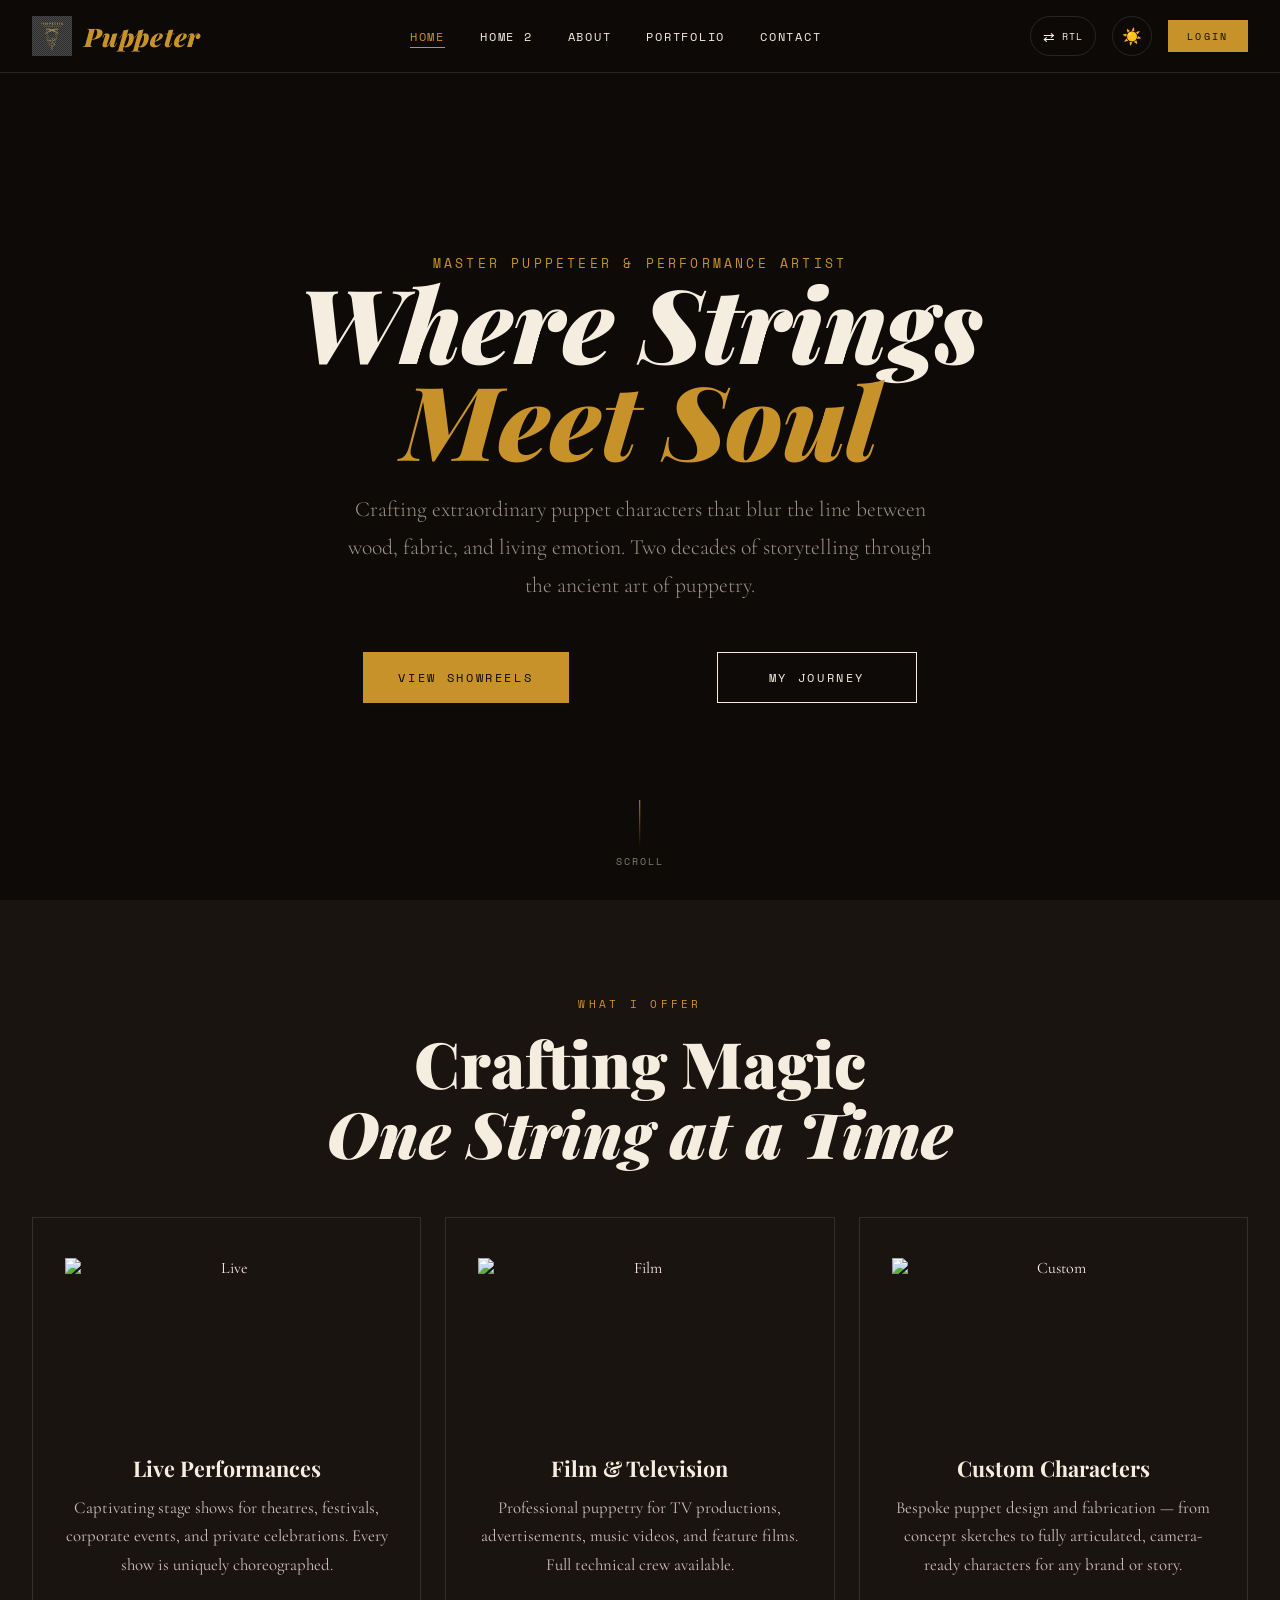
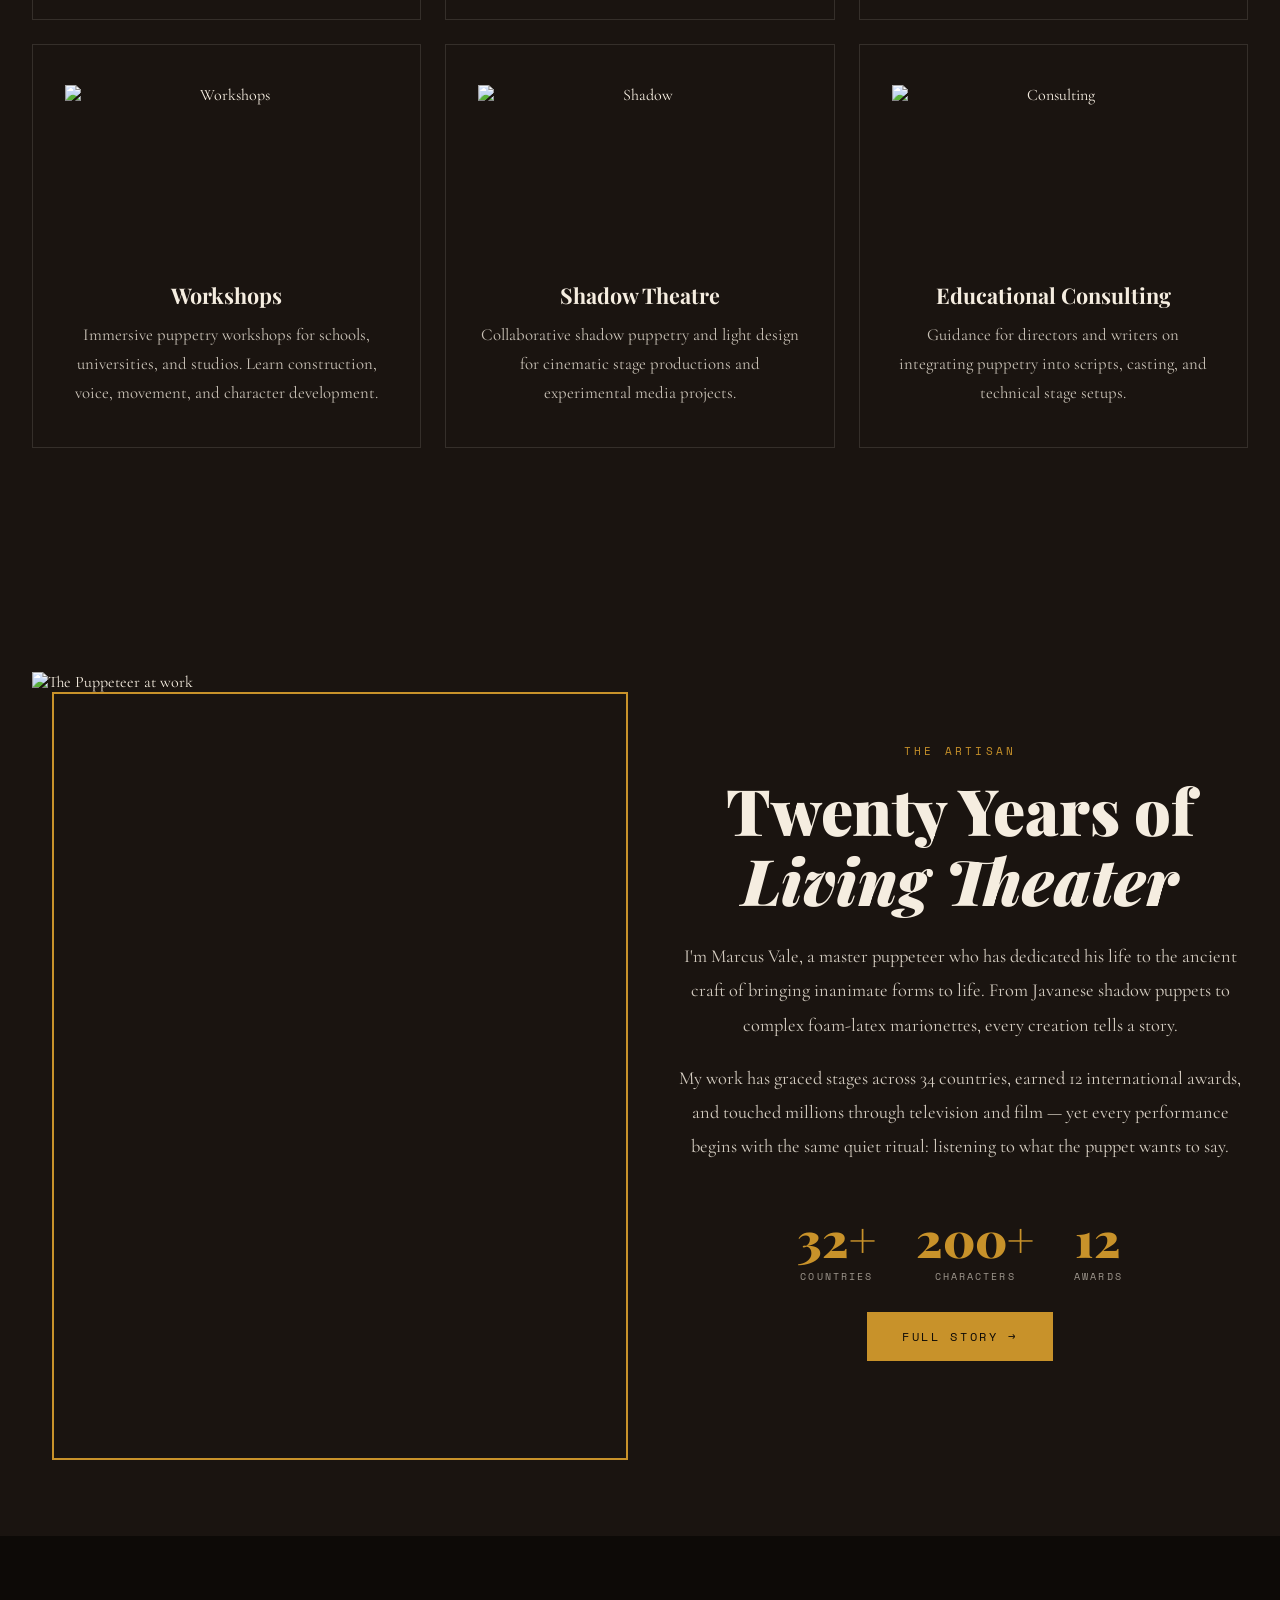
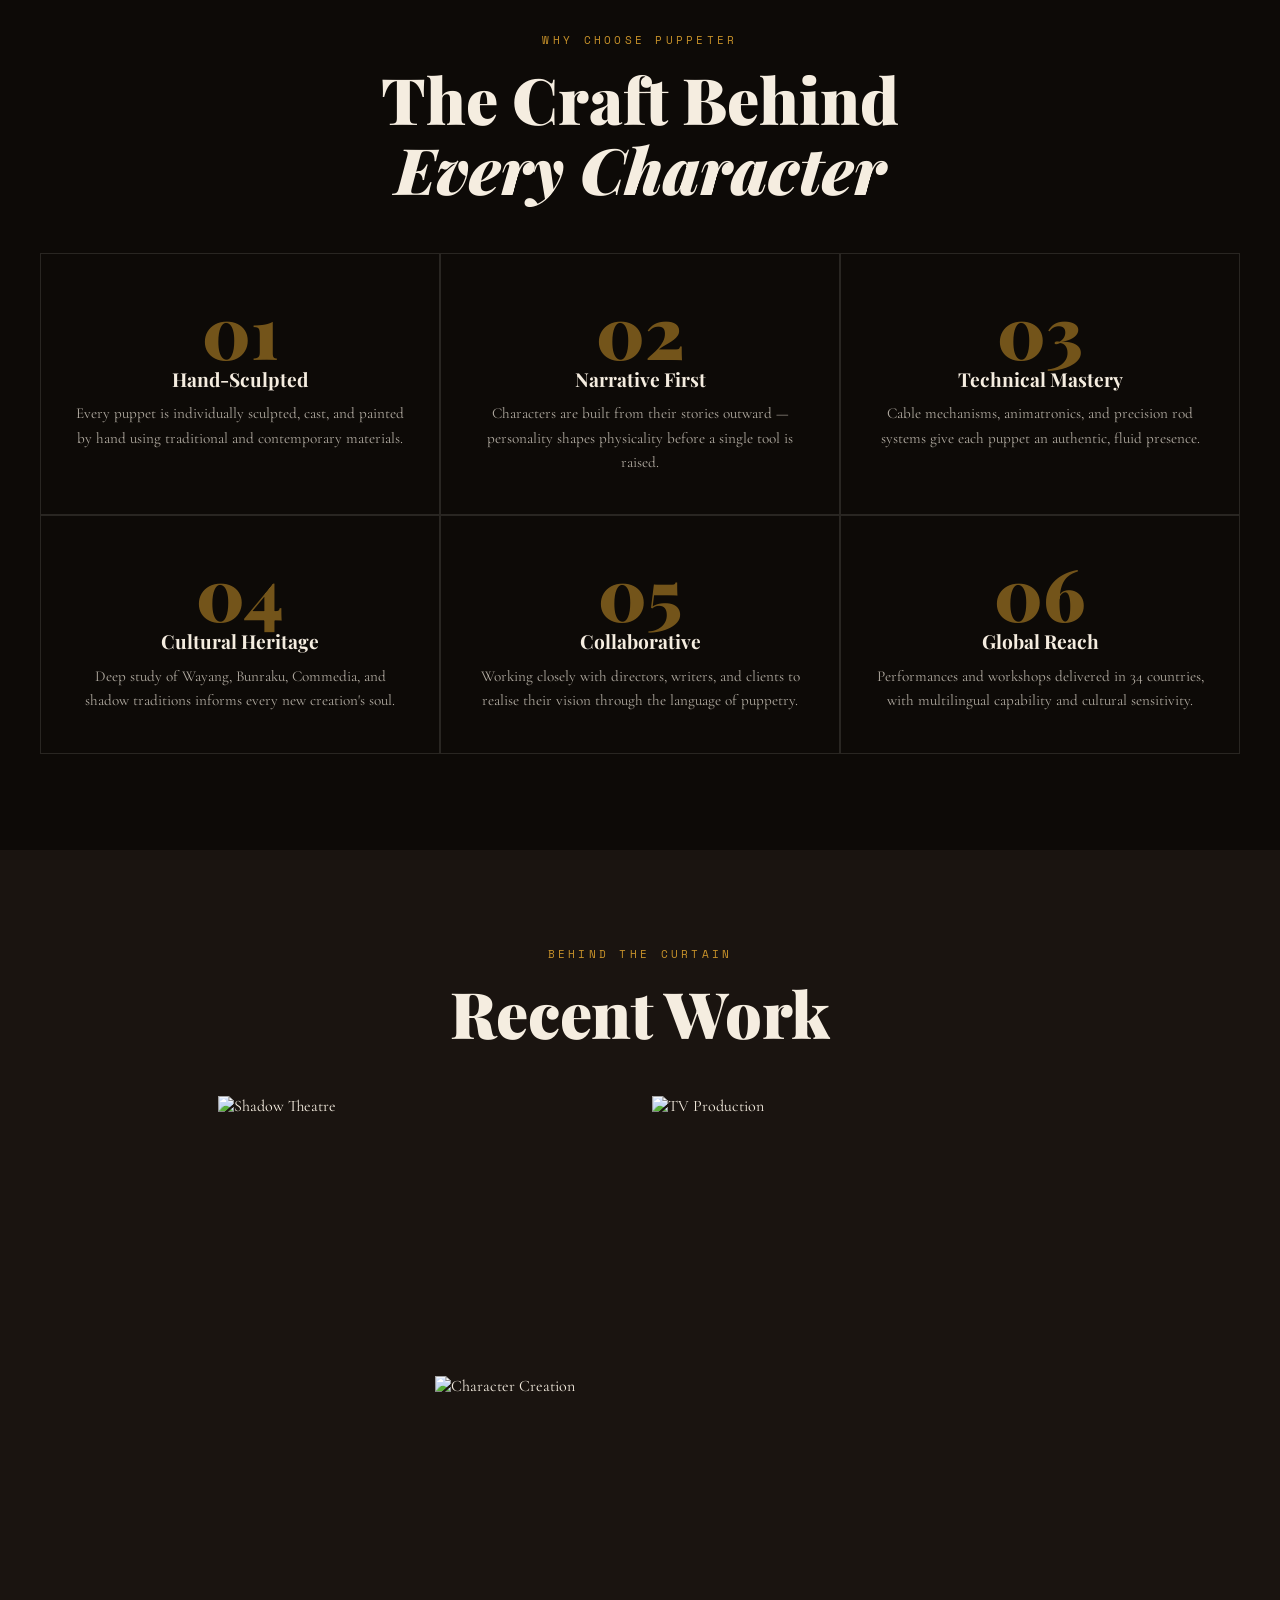
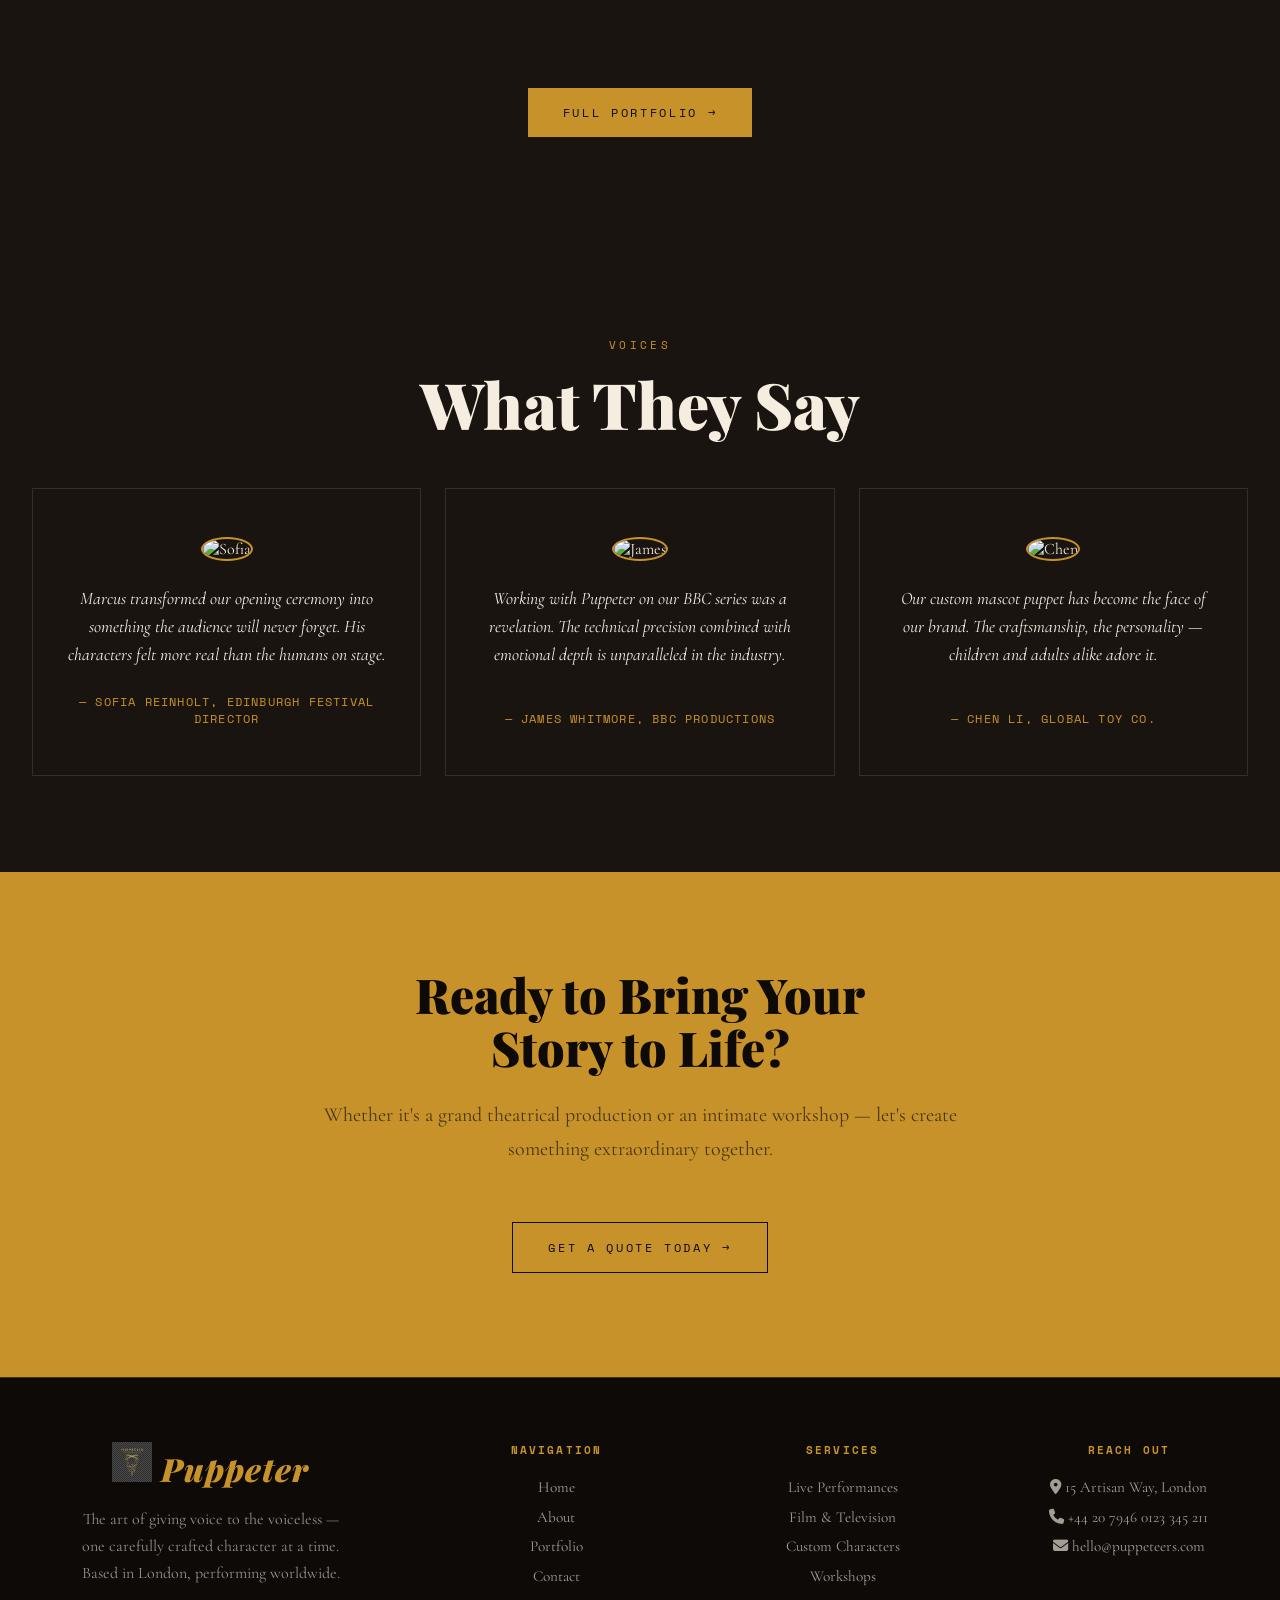
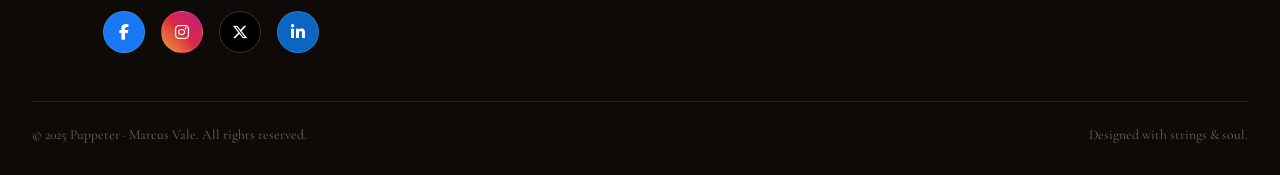
==== commit 96576462: "U" ====
--- a/index.html
+++ b/index.html
@@ -9,21 +9,21 @@
 </head>
 <body>
 
-<!-- Cursor -->
-<div class="cursor"></div>
-<div class="cursor-ring"></div>
 <div class="page-transition"></div>
 
 <!-- NAVBAR -->
 <nav>
   <div class="nav-inner">
-    <a href="index.html" class="nav-logo">Puppeter</a>
+    <a href="index.html" class="nav-logo">
+      <img src="logo.png" alt="Logo"/>
+      Puppeter
+    </a>
     <ul class="nav-links">
       <li><a href="index.html" class="active">Home</a></li>
+      <li><a href="home2.html">Home 2</a></li>
       <li><a href="about.html">About</a></li>
       <li><a href="portfolio.html">Portfolio</a></li>
       <li><a href="contact.html">Contact</a></li>
-      <li><a href="login.html" class="btn btn-primary" style="padding:0.5rem 1.2rem;font-size:0.65rem">Login</a></li>
     </ul>
     <div class="nav-right">
       <button class="rtl-toggle" aria-label="Toggle RTL/LTR direction">
@@ -31,6 +31,8 @@
         <span class="rtl-label">RTL</span>
       </button>
       <button class="theme-toggle" aria-label="Toggle theme">☀️</button>
+      <a href="login.html" class="btn btn-primary" style="padding:0.5rem 1.2rem;font-size:0.65rem">Login</a>
+
       <button class="hamburger" aria-label="Menu">
         <span></span><span></span><span></span>
       </button>
@@ -40,15 +42,22 @@
 
 <!-- Mobile Menu -->
 <div class="mobile-menu">
-  <a href="index.html">Home</a>
-  <a href="about.html">About</a>
-  <a href="portfolio.html">Portfolio</a>
-  <a href="contact.html">Contact</a>
-  <a href="login.html">Login</a>
+  <div class="mobile-menu-links">
+    <a href="index.html">Home</a>
+    <a href="home2.html">Home 2</a>
+    <a href="about.html">About</a>
+    <a href="portfolio.html">Portfolio</a>
+    <a href="contact.html">Contact</a>
+  </div>
+  <div class="mobile-menu-controls">
+    <button class="theme-toggle">☀️ Theme</button>
+    <button class="rtl-toggle">⇄ RTL</button>
+    <a href="login.html" class="btn btn-primary">Login</a>
+  </div>
 </div>
 
 <!-- HERO -->
-<section class="hero hero-home">
+<section class="hero hero-home" style="--hero-image: url('https://www.eurokidsindia.com/blog/wp-content/uploads/2023/10/7-key-benefits-of-puppet-theatre-for-kids.jpg')">
   <div class="hero-overlay"></div>
   <div class="hero-content">
     <span class="subtitle">Master Puppeteer & Performance Artist</span>
@@ -58,8 +67,8 @@
     </h1>
     <p class="body-text">Crafting extraordinary puppet characters that blur the line between wood, fabric, and living emotion. Two decades of storytelling through the ancient art of puppetry.</p>
     <div style="display:flex;gap:1rem;justify-content:center;flex-wrap:wrap;">
-      <a href="portfolio.html" class="btn btn-primary">View Showreels ↗</a>
-      <a href="about.html" class="btn btn-outline">My Journey</a>
+      <a href="portfolio.html" class="btn btn-primary"><span>View Showreels</span></a>
+      <a href="about.html" class="btn btn-outline"><span>My Journey</span></a>
     </div>
   </div>
   <div class="scroll-indicator">
@@ -75,24 +84,34 @@
     <h2 class="section-title reveal">Crafting Magic<br/><em>One String at a Time</em></h2>
     <div class="cards-grid">
       <div class="card reveal">
-        <div class="card-icon">🎭</div>
+        <img src="https://thedottedi.in/cdn/shop/files/Dottedi-Puppet-Show_d34c12fc-80c2-4ba5-9193-a06e3b9deed8.jpg?v=1696443538" alt="Live" style="width:100%; height:180px; object-fit:cover; margin-bottom:1rem;"/>
         <h3>Live Performances</h3>
         <p>Captivating stage shows for theatres, festivals, corporate events, and private celebrations. Every show is uniquely choreographed.</p>
       </div>
       <div class="card reveal">
-        <div class="card-icon">📺</div>
+        <img src="https://i.guim.co.uk/img/media/6e2f6913aa039ff6393f8d0a0e573ff3b5386a94/0_0_2100_1500/master/2100.jpg?width=700&quality=85&auto=format&fit=max&s=a59e6abca4ab4542cdc221163e7f109b" alt="Film" style="width:100%; height:180px; object-fit:cover; margin-bottom:1rem;"/>
         <h3>Film & Television</h3>
         <p>Professional puppetry for TV productions, advertisements, music videos, and feature films. Full technical crew available.</p>
       </div>
       <div class="card reveal">
-        <div class="card-icon">✂️</div>
+        <img src="https://sb-assets.budsies.com/f/162716/500x500/73332f5dae/girl-puppet_copy_1.png/m/fit-in/480x480" alt="Custom" style="width:100%; height:180px; object-fit:cover; margin-bottom:1rem;"/>
         <h3>Custom Characters</h3>
         <p>Bespoke puppet design and fabrication — from concept sketches to fully articulated, camera-ready characters for any brand or story.</p>
       </div>
       <div class="card reveal">
-        <div class="card-icon">🎓</div>
+        <img src="https://encrypted-tbn0.gstatic.com/images?q=tbn:ANd9GcQaC6lhRNdIdWNSAKGCZ-3pMa9lQVk1axkdDA&s" alt="Workshops" style="width:100%; height:180px; object-fit:cover; margin-bottom:1rem;"/>
         <h3>Workshops</h3>
         <p>Immersive puppetry workshops for schools, universities, and studios. Learn construction, voice, movement, and character development.</p>
+      </div>
+      <div class="card reveal">
+        <img src="https://encrypted-tbn0.gstatic.com/images?q=tbn:ANd9GcQ5PWet-x8nqQ5zRjfCqF4tpRHMfLbgamF7WQ&s" alt="Shadow" style="width:100%; height:180px; object-fit:cover; margin-bottom:1rem;"/>
+        <h3>Shadow Theatre</h3>
+        <p>Collaborative shadow puppetry and light design for cinematic stage productions and experimental media projects.</p>
+      </div>
+      <div class="card reveal">
+        <img src="https://media.licdn.com/dms/image/v2/D4D12AQFIRt6KpOvirg/article-cover_image-shrink_720_1280/B4DZYQuTumHwAI-/0/1744037298271?e=2147483647&v=beta&t=FKUGZT6H0cdpIoVs3RNP6NQJ0K6GC3zdeEpLBEEMOfU" alt="Consulting" style="width:100%; height:180px; object-fit:cover; margin-bottom:1rem;"/>
+        <h3>Educational Consulting</h3>
+        <p>Guidance for directors and writers on integrating puppetry into scripts, casting, and technical stage setups.</p>
       </div>
     </div>
   </div>
@@ -112,20 +131,20 @@
         <p class="reveal">My work has graced stages across 34 countries, earned 12 international awards, and touched millions through television and film — yet every performance begins with the same quiet ritual: listening to what the puppet wants to say.</p>
         <div class="stat-row reveal">
           <div class="stat">
-            <div class="stat-num" data-target="34" data-suffix="+">0+</div>
+            <div class="stat-num" data-target="34" data-suffix="+">32+</div>
             <div class="stat-label">Countries</div>
           </div>
           <div class="stat">
-            <div class="stat-num" data-target="200" data-suffix="+">0+</div>
+            <div class="stat-num" data-target="200" data-suffix="+">200+</div>
             <div class="stat-label">Characters</div>
           </div>
           <div class="stat">
-            <div class="stat-num" data-target="12">0</div>
+            <div class="stat-num" data-target="12">12</div>
             <div class="stat-label">Awards</div>
           </div>
         </div>
         <br/>
-        <a href="about.html" class="btn btn-primary reveal">Full Story →</a>
+        <a href="about.html" class="btn btn-primary reveal"><span>Full Story →</span></a>
       </div>
     </div>
   </div>
@@ -178,21 +197,21 @@
     <h2 class="section-title reveal">Recent Work</h2>
     <div class="showreel-grid">
       <div class="showreel-item reveal" data-category="stage">
-        <img src="https://images.unsplash.com/photo-1536440136628-849c177e76a1?w=600&q=80" alt="Shadow Theatre"/>
+        <img src="https://southlondon.co.uk/wp-content/uploads/2023/11/glw337_family_norwich-puppet-theatre_midsummer-image1-by-andi-sapey.jpg.webp" alt="Shadow Theatre"/>
         <div class="showreel-overlay">
           <button class="play-btn" data-video="true">▶</button>
           <h4>Shadow & Light — Edinburgh</h4>
         </div>
       </div>
       <div class="showreel-item reveal" data-category="tv">
-        <img src="https://images.unsplash.com/photo-1578632767115-351597cf2477?w=600&q=80" alt="TV Production"/>
+        <img src="https://i.guim.co.uk/img/media/0bdfd1efa0cd9f1413984baf2410f7ee285e4d25/0_2268_3744_2904/master/3744.jpg?width=445&dpr=1&s=none&crop=none" alt="TV Production"/>
         <div class="showreel-overlay">
           <button class="play-btn" data-video="true">▶</button>
           <h4>Dreamweavers — BBC Series</h4>
         </div>
       </div>
       <div class="showreel-item reveal" data-category="character">
-        <img src="https://images.unsplash.com/photo-1558618666-fcd25c85cd64?w=600&q=80" alt="Character Creation"/>
+        <img src="https://encrypted-tbn0.gstatic.com/images?q=tbn:ANd9GcSpl-73Zn5LeMleFse4HYHzu8rtjADTSooDzQ&s" alt="Character Creation"/>
         <div class="showreel-overlay">
           <button class="play-btn" data-video="true">▶</button>
           <h4>Character Creation Process</h4>
@@ -200,7 +219,7 @@
       </div>
     </div>
     <div style="text-align:center;margin-top:3rem">
-      <a href="portfolio.html" class="btn btn-primary reveal">Full Portfolio →</a>
+      <a href="portfolio.html" class="btn btn-primary reveal"><span>Full Portfolio →</span></a>
     </div>
   </div>
 </section>
@@ -210,22 +229,33 @@
   <div class="section-inner">
     <span class="section-label reveal">Voices</span>
     <h2 class="section-title reveal" style="text-align:center">What They Say</h2>
+
     <div class="cards-grid" style="margin-top:3rem">
+
       <div class="testimonial-card reveal">
-        <div class="quote-mark">"</div>
+        <div class="testimonial-header">
+          <img src="https://randomuser.me/api/portraits/women/45.jpg" alt="Sofia" class="testimonial-img">
+        </div>
         <p>Marcus transformed our opening ceremony into something the audience will never forget. His characters felt more real than the humans on stage.</p>
         <span class="author">— Sofia Reinholt, Edinburgh Festival Director</span>
       </div>
+
       <div class="testimonial-card reveal">
-        <div class="quote-mark">"</div>
+        <div class="testimonial-header">
+          <img src="https://randomuser.me/api/portraits/men/32.jpg" alt="James" class="testimonial-img">
+        </div>
         <p>Working with Puppeter on our BBC series was a revelation. The technical precision combined with emotional depth is unparalleled in the industry.</p>
         <span class="author">— James Whitmore, BBC Productions</span>
       </div>
+
       <div class="testimonial-card reveal">
-        <div class="quote-mark">"</div>
+        <div class="testimonial-header">
+          <img src="https://randomuser.me/api/portraits/men/75.jpg" alt="Chen" class="testimonial-img">
+        </div>
         <p>Our custom mascot puppet has become the face of our brand. The craftsmanship, the personality — children and adults alike adore it.</p>
         <span class="author">— Chen Li, Global Toy Co.</span>
       </div>
+
     </div>
   </div>
 </section>
@@ -233,9 +263,9 @@
 <!-- CTA BANNER -->
 <section class="cta-banner">
   <div class="section-inner">
-    <h2>Ready to Bring Your<br/>Story to Life?</h2>
-    <p>Whether it's a grand theatrical production or an intimate workshop — let's create something extraordinary together.</p>
-    <a href="contact.html" class="btn btn-outline">Start a Conversation →</a>
+    <h2 class="reveal"><span>Ready to Bring Your<br/>Story to Life?</span></h2>
+    <p class="reveal">Whether it's a grand theatrical production or an intimate workshop — let's create something extraordinary together.</p>
+    <a href="contact.html" class="btn btn-outline reveal"><span>GET A QUOTE TODAY →</span></a>
   </div>
 </section>
 
@@ -244,7 +274,10 @@
   <div class="footer-inner">
     <div class="footer-grid">
       <div class="footer-brand">
-        <a href="index.html" class="nav-logo">Puppeter</a>
+        <a href="index.html" class="nav-logo">
+      <img src="logo.png" alt="Logo"/>
+      Puppeter
+    </a>
         <p>The art of giving voice to the voiceless — one carefully crafted character at a time. Based in London, performing worldwide.</p>
         <div class="social-icons">
           <a href="#" class="social-icon si-fb" aria-label="Facebook"><i class="fab fa-facebook-f"></i></a>
@@ -271,6 +304,14 @@
           <li><a href="#">Workshops</a></li>
         </ul>
       </div>
+      <div class="footer-col">
+        <h4>Reach Out</h4>
+        <ul>
+          <li><a href="#"><i class="fas fa-map-marker-alt"></i> 15 Artisan Way, London</a></li>
+          <li><a href="tel:+442079460123"><i class="fas fa-phone"></i> +44 20 7946 0123 345 211</a></li>
+          <li><a href="mailto:hello@puppeteer.com"><i class="fas fa-envelope"></i> hello@puppeteers.com</a></li>
+        </ul>
+      </div>
     </div>
     <div class="footer-bottom">
       <p>© 2025 Puppeter · Marcus Vale. All rights reserved.</p>
--- a/style.css
+++ b/style.css
@@ -37,29 +37,9 @@
   color: var(--text);
   transition: background var(--transition), color var(--transition);
   overflow-x: hidden;
-  cursor: none;
-}
-
-/* ── CUSTOM CURSOR ── */
-.cursor {
-  width: 12px; height: 12px;
-  background: var(--accent);
-  border-radius: 50%;
-  position: fixed; top: 0; left: 0;
-  pointer-events: none; z-index: 9999;
-  transform: translate(-50%, -50%);
-  transition: transform 0.1s, width 0.3s, height 0.3s, background 0.3s;
-}
-.cursor-ring {
-  width: 36px; height: 36px;
-  border: 1.5px solid var(--accent);
-  border-radius: 50%;
-  position: fixed; top: 0; left: 0;
-  pointer-events: none; z-index: 9998;
-  transform: translate(-50%, -50%);
-  transition: transform 0.15s, width 0.3s, height 0.3s;
-}
-body:hover .cursor { opacity: 1; }
+}
+
+/* ── NAVBAR ── */
 
 /* ── NAVBAR ── */
 nav {
@@ -81,7 +61,10 @@
   font-size: 1.6rem; font-weight: 900; font-style: italic;
   color: var(--accent);
   text-decoration: none; letter-spacing: 0.03em;
-}
+  display: flex; align-items: center; gap: 0.75rem;
+}
+.nav-logo img { height: 40px; width: auto; transition: transform var(--transition); }
+.nav-logo:hover img { transform: scale(1.1) rotate(-5deg); }
 .nav-links {
   display: flex; gap: 2.2rem; list-style: none;
   align-items: center;
@@ -150,22 +133,32 @@
 .hamburger {
   display: none; flex-direction: column;
   gap: 5px; background: none; border: none;
-  cursor: pointer; padding: 4px;
+  cursor: pointer; padding: 14px;
+  position: relative; z-index: 2005;
+  pointer-events: auto !important;
 }
 .hamburger span {
   display: block; width: 24px; height: 2px;
   background: var(--text); transition: all var(--transition);
-}
+  pointer-events: none;
+}
+.hamburger.active span:nth-child(1) { transform: rotate(45deg) translate(5px, 5px); }
+.hamburger.active span:nth-child(2) { opacity: 0; }
+.hamburger.active span:nth-child(3) { transform: rotate(-45deg) translate(6px, -6px); }
 
 /* ── MOBILE MENU ── */
 .mobile-menu {
-  display: none; position: fixed;
+  position: fixed;
   top: 72px; left: 0; right: 0; bottom: 0;
-  background: var(--bg); z-index: 999;
-  flex-direction: column; align-items: center; justify-content: center;
-  gap: 2.5rem;
-}
-.mobile-menu.open { display: flex; }
+  background: var(--bg); z-index: 9999;
+  display: flex !important; flex-direction: column; align-items: center; justify-content: center;
+  gap: 1.5rem;
+  opacity: 0 !important; visibility: hidden !important;
+  transform: translateY(-10px);
+  transition: all 0.4s cubic-bezier(0.16, 1, 0.3, 1);
+  pointer-events: none;
+}
+.mobile-menu.open { opacity: 1 !important; visibility: visible !important; transform: translateY(0); pointer-events: auto; }
 .mobile-menu a {
   font-family: 'Playfair Display', serif;
   font-size: 2.2rem; font-weight: 700;
@@ -174,10 +167,15 @@
 }
 .mobile-menu a:hover { color: var(--accent); }
 
+.mobile-menu-controls { display: flex; flex-direction: column; gap: 1rem; width: 100%; align-items: center; margin-top: 2rem; }
+.mobile-menu .btn { width: 220px; }
+.mobile-menu .theme-toggle, .mobile-menu .rtl-toggle { width: auto; padding: 0.5rem 1.5rem; border-radius: 20px; background: var(--card-bg); border-color: var(--border); }
+.mobile-menu-links { display: flex; flex-direction: column; align-items: center; gap: 1rem; }
+
 /* ── HERO BASE ── */
 .hero {
   min-height: 100vh;
-  background-image: var(--hero-img, none);
+  background-image: var(--hero-image);
   background-size: cover;
   background-position: center;
   background-attachment: fixed;
@@ -187,12 +185,14 @@
 }
 .hero-overlay {
   position: absolute; inset: 0;
-  background: linear-gradient(135deg, rgba(13,10,7,0.75) 0%, rgba(13,10,7,0.4) 60%, rgba(200,146,42,0.2) 100%);
+  background: linear-gradient(135deg, rgba(13,10,7,0.75) 0%, rgba(13,10,7,0.4) 60%, rgba(13,10,7,0.1) 100%);
+  z-index: 1;
 }
 .hero-content {
   position: relative; z-index: 2;
   text-align: center; max-width: 900px;
 }
+.hero-content .btn { min-width: 200px; }
 
 /* ── TYPOGRAPHY ── */
 .display-title {
@@ -220,25 +220,26 @@
 
 /* ── BUTTONS ── */
 .btn {
-  display: inline-flex; align-items: center; gap: 0.6rem;
+  display: inline-flex; align-items: center; justify-content: center; gap: 0.6rem;
   font-family: 'Space Mono', monospace;
-  font-size: 0.72rem; letter-spacing: 0.2em; text-transform: uppercase;
-  padding: 1rem 2.2rem;
+  font-size: 0.72rem; letter-spacing: 0.23em; text-transform: uppercase;
+  padding: 1rem 2.2rem; margin: 0.5rem auto;
   text-decoration: none; cursor: pointer;
   border: none; transition: all var(--transition);
   position: relative; overflow: hidden;
-}
+  z-index: 1;
+}
+.btn * { position: relative; z-index: 2; pointer-events: none; }
 .btn::before {
   content: ''; position: absolute;
   inset: 0; transform: translateX(-101%);
   transition: transform var(--transition);
 }
 .btn:hover::before { transform: translateX(0); }
-.btn-primary {
-  background: var(--accent); color: var(--primary);
-}
+.btn-primary { background: var(--accent); color: var(--primary); }
 .btn-primary::before { background: #e0a832; }
-.btn-primary:hover { color: var(--primary); transform: translateY(-2px); box-shadow: 0 12px 40px var(--accent-80); }
+.btn-primary:hover { color: #000 !important; font-weight: 700; transform: translateY(-2px); box-shadow: 0 12px 40px var(--accent-80); }
+.btn-outline:hover { color: #000 !important; font-weight: 700; }
 
 .btn-outline {
   background: transparent;
@@ -252,26 +253,35 @@
 section { padding: 6rem 2rem; }
 .section-inner { max-width: 1280px; margin: 0 auto; }
 
+h1, h2, h3, h4, h5, h6 { text-align: center; }
+
 .section-label {
   font-family: 'Space Mono', monospace;
   font-size: 0.68rem; letter-spacing: 0.3em; text-transform: uppercase;
   color: var(--accent); margin-bottom: 1rem; display: block;
+  text-align: center;
 }
 .section-title {
   font-family: 'Playfair Display', serif;
   font-size: clamp(2rem, 5vw, 4rem);
   font-weight: 900; line-height: 1.1;
   margin-bottom: 1.5rem;
+  text-align: center;
 }
 
 /* ── CARDS GRID ── */
 .cards-grid {
-  display: grid;
-  grid-template-columns: repeat(auto-fit, minmax(260px, 1fr));
+  display: flex;
+  flex-wrap: wrap;
+  justify-content: center;
+  align-items: stretch;
   gap: 1.5rem;
   margin-top: 3rem;
 }
 .card {
+  flex: 1 1 320px;
+  max-width: 410px;
+  min-height: 100%;
   background: var(--card-bg);
   border: 1px solid var(--border);
   padding: 2.5rem 2rem;
@@ -281,6 +291,7 @@
   transition: transform var(--transition), box-shadow var(--transition), border-color var(--transition);
   position: relative; overflow: hidden;
 }
+[data-theme="light"] .feature-num { opacity: 0.7; color: #8a641b; }
 .card::before {
   content: ''; position: absolute;
   bottom: 0; left: 0; right: 0; height: 3px;
@@ -323,9 +334,15 @@
   top: 20px; left: 20px; right: -20px; bottom: -20px;
   border: 2px solid var(--accent); z-index: -1;
 }
+.about-text {
+  text-align: center;
+  display: flex;
+  flex-direction: column;
+  align-items: center;
+}
 .about-text .section-title { margin-bottom: 1.5rem; }
-.about-text p { font-size: 1.15rem; line-height: 1.85; margin-bottom: 1.2rem; opacity: 0.85; }
-.stat-row { display: flex; gap: 2.5rem; margin-top: 2rem; }
+.about-text p { font-size: 1.15rem; line-height: 1.85; margin-bottom: 1.2rem; opacity: 0.85; max-width: 600px; margin-left: auto; margin-right: auto; }
+.stat-row { display: flex; gap: 2.5rem; margin-top: 2rem; justify-content: center; width: 100%; }
 .stat { text-align: center; }
 .stat-num {
   font-family: 'Playfair Display', serif;
@@ -378,12 +395,14 @@
 
 /* ── SHOWREEL SECTION ── */
 .showreel-grid {
-  display: grid;
-  grid-template-columns: repeat(auto-fit, minmax(280px, 1fr));
+  display: flex;
+  flex-wrap: wrap;
+  justify-content: center;
   gap: 1.5rem; margin-top: 3rem;
 }
 .showreel-item {
   position: relative; overflow: hidden;
+  width: min(100%, 410px);
   aspect-ratio: 16/10; cursor: pointer;
   background: var(--card-bg);
 }
@@ -416,6 +435,27 @@
   text-align: center;
 }
 
+/* ── CTA BANNER ── */
+.cta-banner {
+  background: var(--accent);
+  color: var(--primary);
+  text-align: center;
+  padding: 6rem 2rem;
+  position: relative;
+  overflow: hidden;
+}
+.cta-banner h2 { font-family: 'Playfair Display', serif; font-size: 3rem; font-weight: 900; margin-bottom: 1.5rem; line-height: 1.1; }
+.cta-banner p { font-size: 1.25rem; max-width: 650px; margin: 0 auto 3rem; opacity: 0.9; line-height: 1.7; }
+.cta-banner .btn-outline {
+  border-color: var(--primary);
+  color: var(--primary);
+}
+.cta-banner .btn-outline:hover {
+  background: var(--primary);
+  color: var(--accent) !important;
+  border-color: var(--primary);
+}
+
 /* ── FOOTER ── */
 footer {
   background: var(--primary);
@@ -426,26 +466,30 @@
   max-width: 1280px; margin: 0 auto;
 }
 .footer-grid {
-  display: grid; grid-template-columns: 2fr 1fr 1fr;
+  display: grid; grid-template-columns: 1.5fr 1fr 1fr 1fr;
   gap: 3rem; margin-bottom: 3rem;
 }
+@media (max-width: 1024px) { .footer-grid { grid-template-columns: repeat(2, 1fr); gap: 4rem; } }
+.footer-brand { display: flex; flex-direction: column; align-items: center; text-align: center; }
 .footer-brand .nav-logo { font-size: 2rem; display: inline-block; margin-bottom: 1rem; }
-.footer-brand p { font-size: 1rem; line-height: 1.7; color: rgba(245,237,224,0.6); max-width: 280px; }
+.footer-brand p { font-size: 1rem; line-height: 1.7; color: rgba(245,237,224,0.6); max-width: 280px; margin: 0 auto; }
+.footer-col { display: flex; flex-direction: column; align-items: center; text-align: center; }
 .footer-col h4 {
   font-family: 'Space Mono', monospace;
   font-size: 0.68rem; letter-spacing: 0.2em; text-transform: uppercase;
   color: var(--accent); margin-bottom: 1.2rem;
-}
-.footer-col ul { list-style: none; }
+  text-align: center;
+}
+.footer-col ul { list-style: none; text-align: center; }
 .footer-col ul li { margin-bottom: 0.6rem; }
 .footer-col ul a {
   color: rgba(245,237,224,0.65); text-decoration: none;
   font-size: 0.95rem; transition: color var(--transition);
-  display: inline-block;
+  display: inline-block; text-align: center;
 }
 .footer-col ul a:hover { color: var(--accent); transform: translateX(4px); }
 
-.social-icons { display: flex; gap: 1rem; margin-top: 1.5rem; }
+.social-icons { display: flex; gap: 1rem; margin-top: 1.5rem; justify-content: center; }
 .social-icon {
   width: 42px; height: 42px; border-radius: 50%;
   display: flex; align-items: center; justify-content: center;
@@ -467,6 +511,24 @@
 }
 .footer-bottom p { font-size: 0.85rem; color: rgba(245,237,224,0.4); }
 
+/* ── TESTIMONIALS ── */
+.testimonial-card {
+  flex: 1 1 320px;
+  max-width: 410px;
+  background: var(--card-bg);
+  border: 1px solid var(--border);
+  padding: 3rem 2rem;
+  display: flex; flex-direction: column;
+  align-items: center; text-align: center;
+  transition: all var(--transition);
+  position: relative;
+}
+.testimonial-header { margin-bottom: 1.5rem; position: relative; z-index: 2; }
+.testimonial-img { width: 80px; height: 80px; border-radius: 50%; object-fit: cover; border: 2px solid var(--accent); }
+.testimonial-card p { font-size: 1.1rem; font-style: italic; line-height: 1.6; margin-bottom: 1.5rem; position: relative; z-index: 1; }
+.testimonial-card .author { margin-top: auto; font-family: 'Space Mono', monospace; font-size: 0.75rem; letter-spacing: 0.1em; text-transform: uppercase; color: var(--accent); }
+[data-theme="light"] .testimonial-card .author { color: #8a641b; }
+
 /* ── CONTACT PAGE ── */
 .contact-grid {
   display: grid; grid-template-columns: 1fr 1.4fr;
@@ -478,13 +540,33 @@
   padding: 1.5rem 2rem;
   display: flex; align-items: center; gap: 1.2rem;
   transition: all var(--transition);
-}
-.contact-card:hover { border-color: var(--accent); transform: translateX(6px); }
+  height: 100%; min-height: 100px;
+}
+.contact-card:hover { border-color: var(--accent); transform: translateY(-4px); }
 .contact-card-icon { font-size: 1.8rem; color: var(--accent); flex-shrink: 0; }
-.contact-card h4 { font-family: 'Playfair Display', serif; font-size: 1rem; font-weight: 700; margin-bottom: 0.2rem; }
-.contact-card p { font-size: 0.9rem; opacity: 0.7; }
-
-.contact-form-wrap { }
+.contact-card h4 { font-family: 'Playfair Display', serif; font-size: 1.1rem; font-weight: 700; margin-bottom: 0.2rem; text-align: left; }
+.contact-card p { font-size: 0.95rem; opacity: 0.7; text-align: left; line-height: 1.5; }
+
+/* ── FAQ ACCORDION ── */
+.faq-accordion { max-width: 850px; margin: 3.5rem auto 0; text-align: left; }
+.faq-item { border-bottom: 1px solid var(--border); }
+.faq-question {
+  padding: 1.8rem 0; display: flex; justify-content: space-between; align-items: center;
+  font-family: 'Playfair Display', serif; font-size: 1.35rem; font-weight: 700;
+  cursor: pointer; transition: color var(--transition);
+}
+.faq-question:hover { color: var(--accent); }
+.faq-icon { font-family: 'Space Mono', monospace; font-size: 1.2rem; color: var(--accent); transition: transform 0.4s ease; }
+.faq-answer { 
+  max-height: 0; opacity: 0; overflow: hidden; 
+  transition: all 0.5s cubic-bezier(0.4, 0, 0.2, 1);
+  padding-bottom: 0;
+}
+.faq-item.active .faq-answer { max-height: 300px; opacity: 1; padding-bottom: 1.8rem; }
+.faq-item.active .faq-icon { transform: rotate(45deg); }
+.faq-answer p { font-size: 1.1rem; line-height: 1.7; opacity: 0.75; }
+
+.contact-form-wrap { text-align: center; }
 .form-group { margin-bottom: 1.5rem; }
 .form-group label {
   display: block; font-family: 'Space Mono', monospace;
@@ -533,11 +615,11 @@
 }
 .timeline-item {
   display: flex; gap: 3rem;
-  margin-bottom: 3rem; align-items: flex-start;
+  margin-bottom: 3rem; align-items: center;
 }
 .timeline-item:nth-child(even) { flex-direction: row-reverse; }
-.timeline-item:nth-child(even) .tl-content { text-align: right; }
-.tl-content { flex: 1; }
+.timeline-item:nth-child(even) .tl-content { text-align: center; }
+.tl-content { flex: 1; text-align: center; }
 .tl-year {
   font-family: 'Playfair Display', serif;
   font-size: 3rem; font-weight: 900; color: var(--accent);
@@ -578,11 +660,11 @@
 .anim-left { animation: fadeInLeft 0.8s ease forwards; }
 .anim-right { animation: fadeInRight 0.8s ease forwards; }
 
-.reveal { opacity: 0; transform: translateY(30px); transition: opacity 0.7s ease, transform 0.7s ease; }
+.reveal { opacity: 1; transform: translateY(0); transition: opacity 0.7s ease, transform 0.7s ease; }
 .reveal.visible { opacity: 1; transform: translateY(0); }
 
 .hero-content > * {
-  opacity: 0; animation: fadeInUp 0.9s ease forwards;
+  animation: fadeInUp 0.9s ease forwards;
 }
 .hero-content > *:nth-child(1) { animation-delay: 0.1s; }
 .hero-content > *:nth-child(2) { animation-delay: 0.3s; }
@@ -617,10 +699,13 @@
 
 /* ── FEATURES SECTION ── */
 .features-grid {
-  display: grid; grid-template-columns: repeat(3, 1fr);
-  gap: 0; margin-top: 3rem;
+  display: flex;
+  flex-wrap: wrap;
+  justify-content: center;
+  gap: 0px; margin-top: 3rem;
 }
 .feature-item {
+  width: min(100%, 400px);
   padding: 2.5rem 2rem; border: 1px solid var(--border);
   display: flex; flex-direction: column; align-items: center; text-align: center;
   transition: background var(--transition);
@@ -628,11 +713,11 @@
 .feature-item:hover { background: var(--accent-20); }
 .feature-num {
   font-family: 'Playfair Display', serif;
-  font-size: 4rem; font-weight: 900;
-  color: var(--accent-20); line-height: 1;
-  transition: color var(--transition);
-}
-.feature-item:hover .feature-num { color: var(--accent); }
+  font-size: 4.50rem; font-weight: 900;
+  color: var(--accent); opacity: 0.55; line-height: 1;
+  transition: color var(--transition), opacity var(--transition), transform var(--transition);
+}
+.feature-item:hover .feature-num { color: var(--accent); opacity: 1; transform: scale(1.1); }
 .feature-item h3 { font-family: 'Playfair Display', serif; font-size: 1.2rem; margin-bottom: 0.6rem; }
 .feature-item p { font-size: 0.95rem; opacity: 0.7; line-height: 1.6; }
 
@@ -649,11 +734,11 @@
 }
 
 @media (max-width: 768px) {
-  .hamburger { display: flex; }
-  .nav-links { display: none; }
-  .cards-grid { grid-template-columns: repeat(2, 1fr); }
-  .showreel-grid { grid-template-columns: repeat(2, 1fr); }
-  .features-grid { grid-template-columns: repeat(2, 1fr); }
+  .hamburger { display: flex !important; }
+  .nav-links, .nav-right .theme-toggle, .nav-right .rtl-toggle, .nav-right .btn-primary { display: none !important; }
+  .cards-grid { justify-content: center; }
+  .showreel-grid { justify-content: center; }
+  .features-grid { justify-content: center; }
   .footer-grid { grid-template-columns: 1fr; }
   .stat-row { justify-content: center; }
   .timeline-item { gap: 1.5rem; }
@@ -667,11 +752,7 @@
   .display-title { font-size: 2.8rem; }
 }
 
-/* ── PAGE HERO BACKGROUNDS ── */
-.hero-home { --hero-img: url('https://images.unsplash.com/photo-1598899134739-24c46f58b8c0?w=1600&q=80'); }
-.hero-about { --hero-img: url('https://images.unsplash.com/photo-1507003211169-0a1dd7228f2d?w=1600&q=80'); }
-.hero-portfolio { --hero-img: url('https://images.unsplash.com/photo-1578632767115-351597cf2477?w=1600&q=80'); }
-.hero-contact { --hero-img: url('https://images.unsplash.com/photo-1516307365426-bea591f05011?w=1600&q=80'); }
+/* ── PAGE TRANSITION ── */
 
 /* ── PAGE TRANSITION ── */
 .page-transition {
@@ -715,46 +796,46 @@
 .modal-video { width: min(800px, 90vw); aspect-ratio: 16/9; background: #000; }
 
 /* ── AUTH PAGES (Login / Register) ── */
+.auth-body {
+  overflow-y: scroll; 
+  -ms-overflow-style: none; /* IE/Edge */
+  scrollbar-width: none;    /* Firefox */
+}
+.auth-body::-webkit-scrollbar {
+  display: none; /* Chrome/Safari */
+}
+
 .auth-page {
-  min-height: 100vh; display: flex;
-  background: var(--bg);
-}
-.auth-visual {
-  flex: 1; position: relative;
-  background-image: url('https://images.unsplash.com/photo-1598899134739-24c46f58b8c0?w=1200&q=80');
+  min-height: 100vh; display: flex; align-items: center; justify-content: center;
+  background: var(--bg); padding: 4rem 2rem;
+  position: relative; overflow: hidden;
+}
+.auth-page::before {
+  content: ''; position: absolute; inset: 0;
+  background-image: url('https://images.unsplash.com/photo-1598899134739-24c46f58b8c0?w=1600&q=80');
   background-size: cover; background-position: center;
-  display: flex; flex-direction: column;
-  align-items: flex-start; justify-content: flex-end;
-  padding: 4rem;
-}
-.auth-visual::before {
-  content: ''; position: absolute; inset: 0;
-  background: linear-gradient(to top, rgba(13,10,7,0.92) 0%, rgba(13,10,7,0.4) 60%, transparent 100%);
-}
-.auth-visual-content { position: relative; z-index: 1; max-width: 420px; }
-.auth-visual-content .display-title { font-size: clamp(2rem, 4vw, 3.5rem); color: var(--secondary); }
-.auth-visual-content p { font-size: 1.05rem; color: rgba(245,237,224,0.7); line-height: 1.7; margin-top: 1rem; }
-.auth-visual-quote {
-  margin-top: 2rem; padding-left: 1.2rem;
-  border-left: 3px solid var(--accent);
-}
-.auth-visual-quote p { font-style: italic; font-size: 1rem; color: rgba(245,237,224,0.6); }
-.auth-visual-quote span { font-family: 'Space Mono', monospace; font-size: 0.65rem; letter-spacing: 0.15em; text-transform: uppercase; color: var(--accent); margin-top: 0.5rem; display: block; }
+  opacity: 0.05; filter: grayscale(1); z-index: 0;
+}
+.auth-visual { display: none; } /* Centered layout for all desktop */
 
 .auth-panel {
-  width: min(480px, 100%); padding: 3rem 3rem;
-  display: flex; flex-direction: column;
-  justify-content: center; background: var(--bg);
+  max-width: 500px; width: 100%; padding: 4rem 3.5rem;
+  background: var(--card-bg); border: 1px solid var(--border);
   position: relative; z-index: 1;
-  overflow-y: auto;
-}
-.auth-panel-inner { max-width: 380px; width: 100%; margin: 0 auto; }
+  box-shadow: 0 40px 100px rgba(0,0,0,0.5);
+  margin: auto; /* Force centering in flex containers as backup */
+}
+.auth-panel-inner { width: 100%; text-align: center; }
 
 .auth-logo {
+  display: inline-flex; align-items: center; justify-content: center; gap: 0.8rem;
+  text-decoration: none; margin-bottom: 2.5rem;
+}
+.auth-logo img { height: 38px; width: auto; }
+.auth-logo span {
   font-family: 'Playfair Display', serif;
   font-size: 1.8rem; font-weight: 900; font-style: italic;
-  color: var(--accent); text-decoration: none;
-  display: inline-block; margin-bottom: 2.5rem;
+  color: var(--accent);
 }
 .auth-heading {
   font-family: 'Playfair Display', serif;
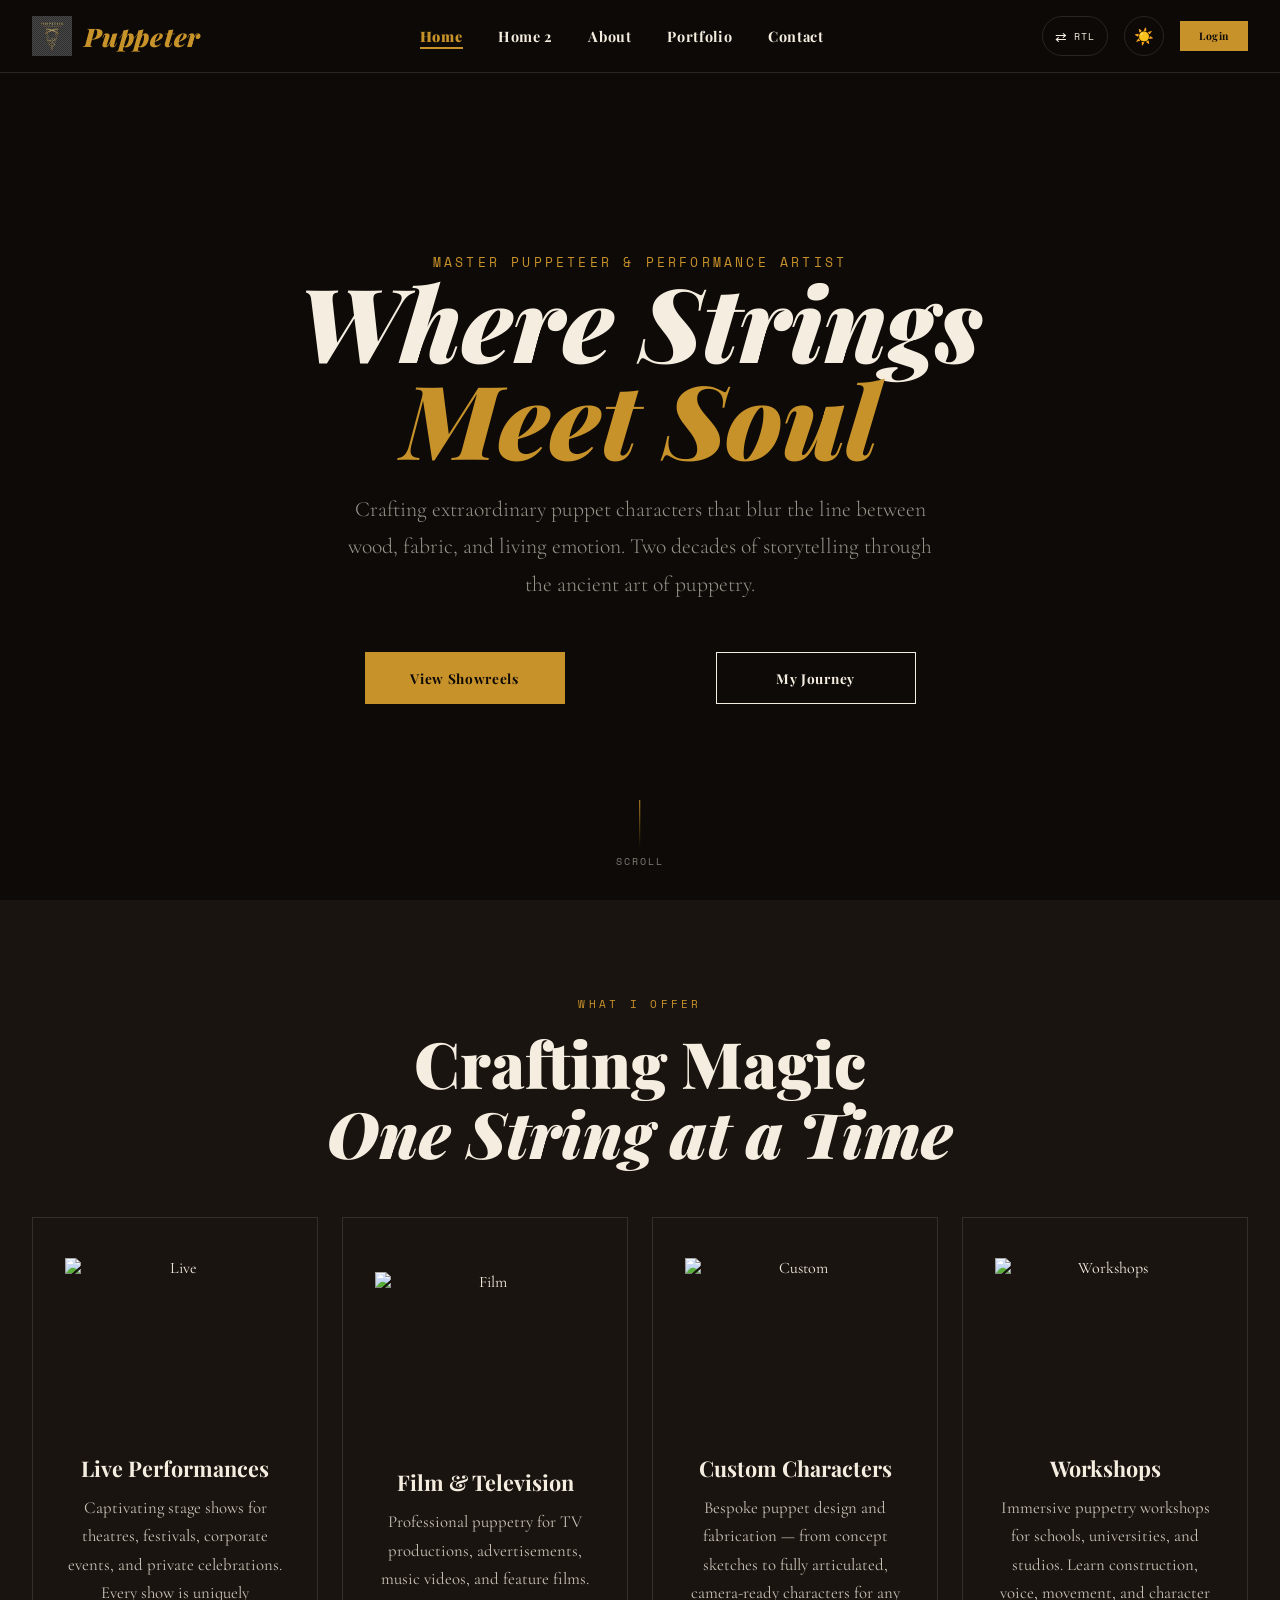
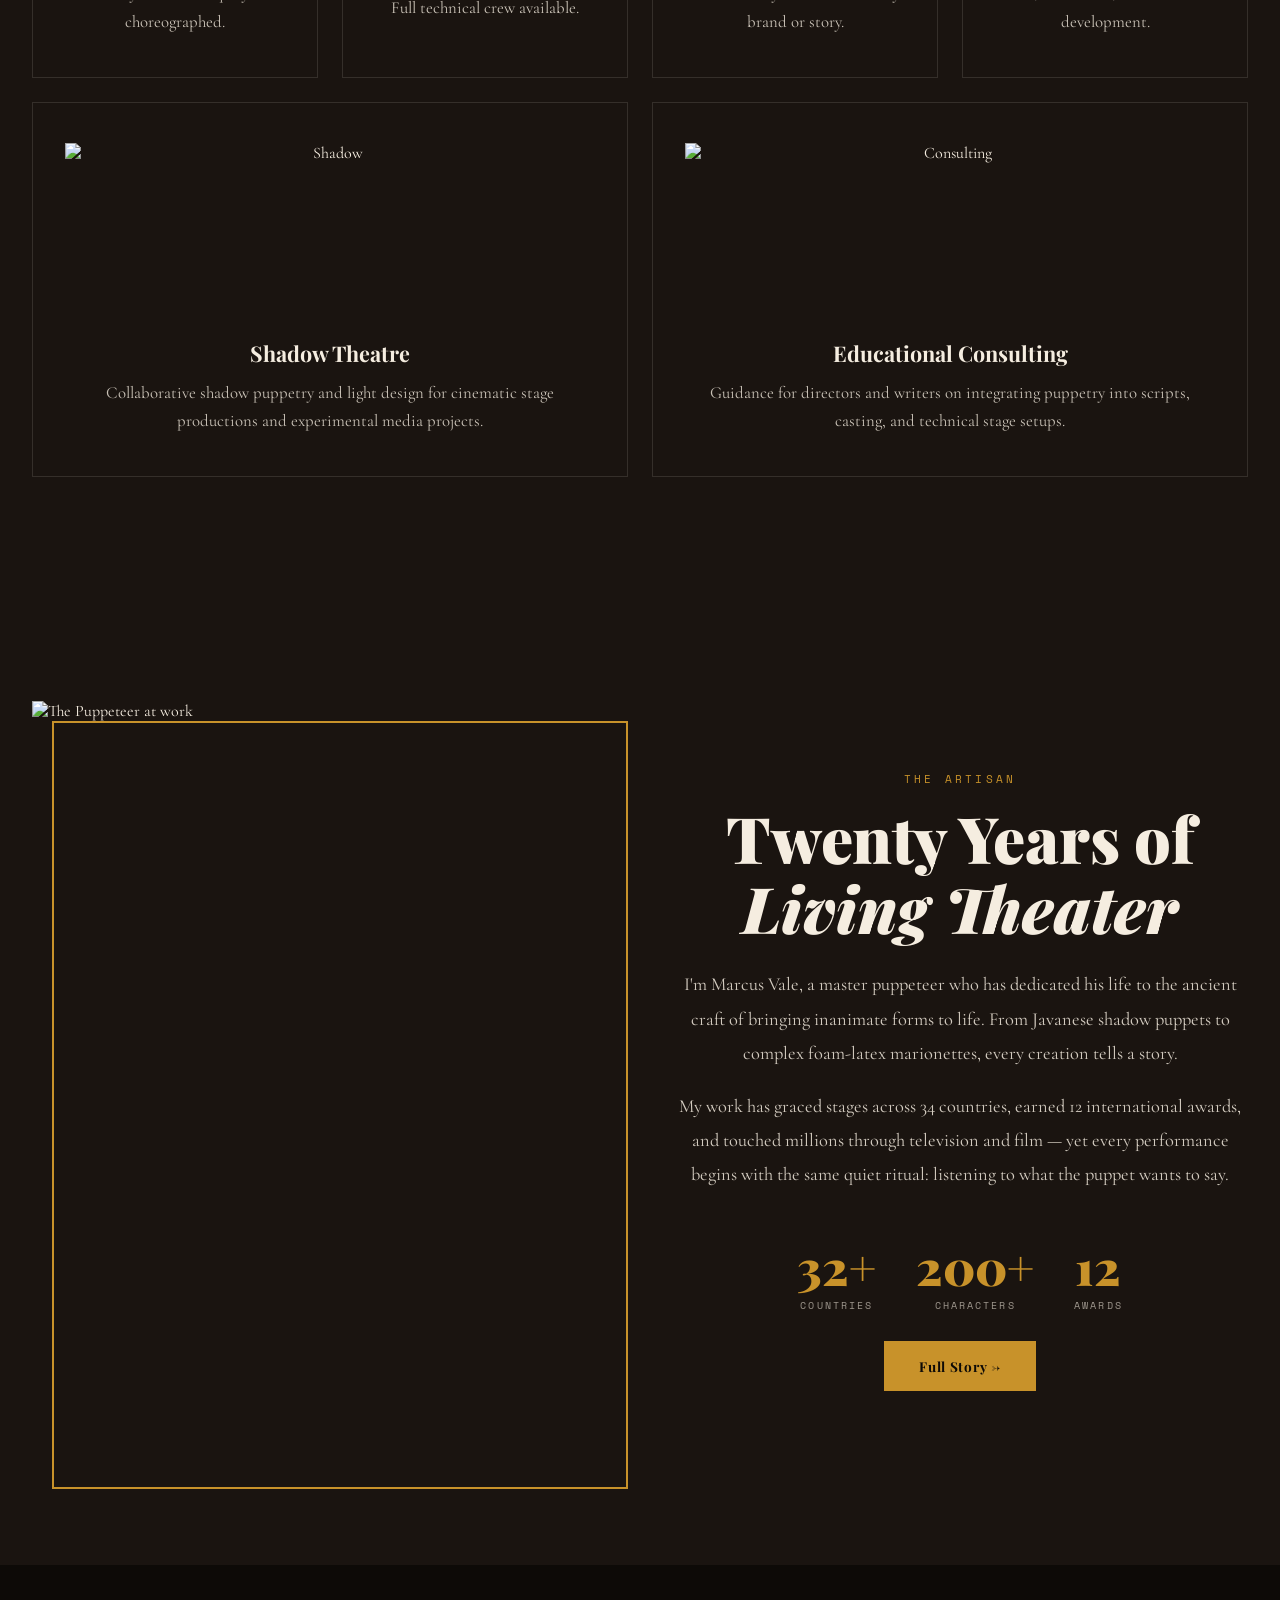
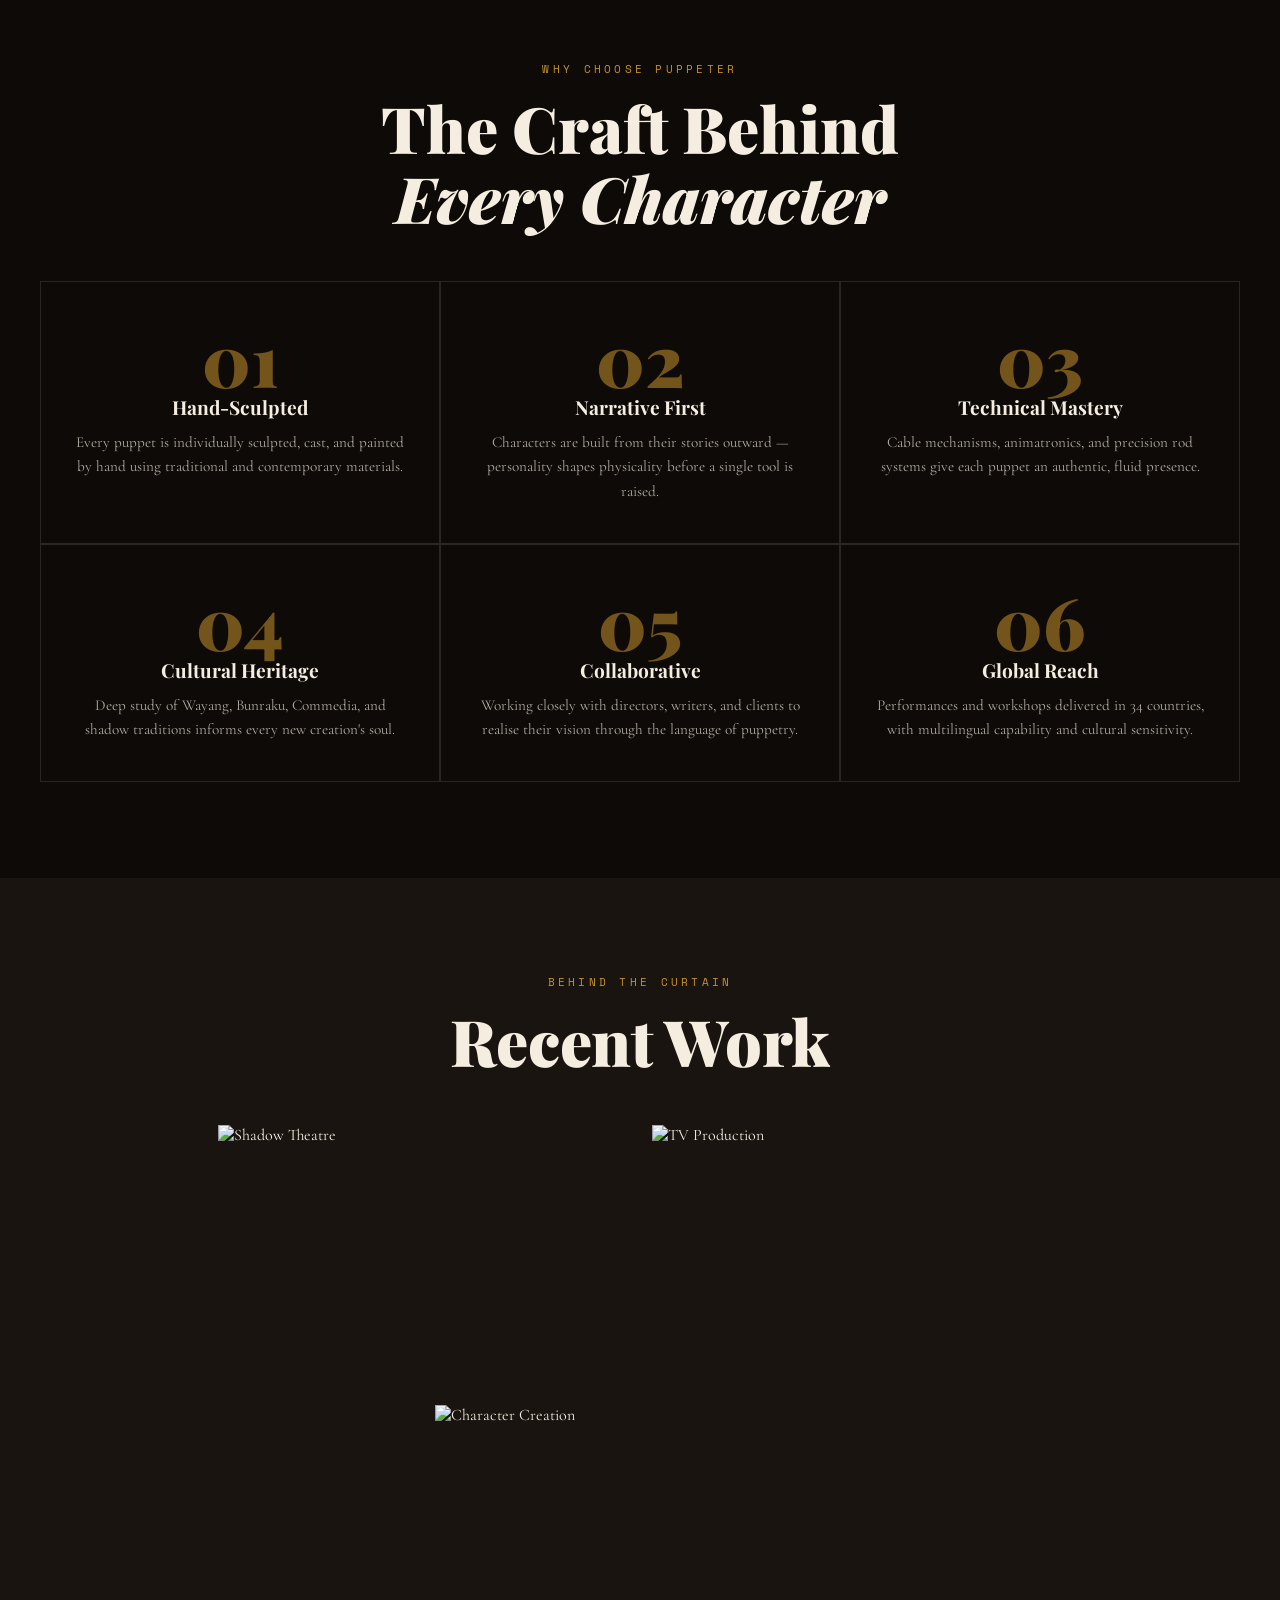
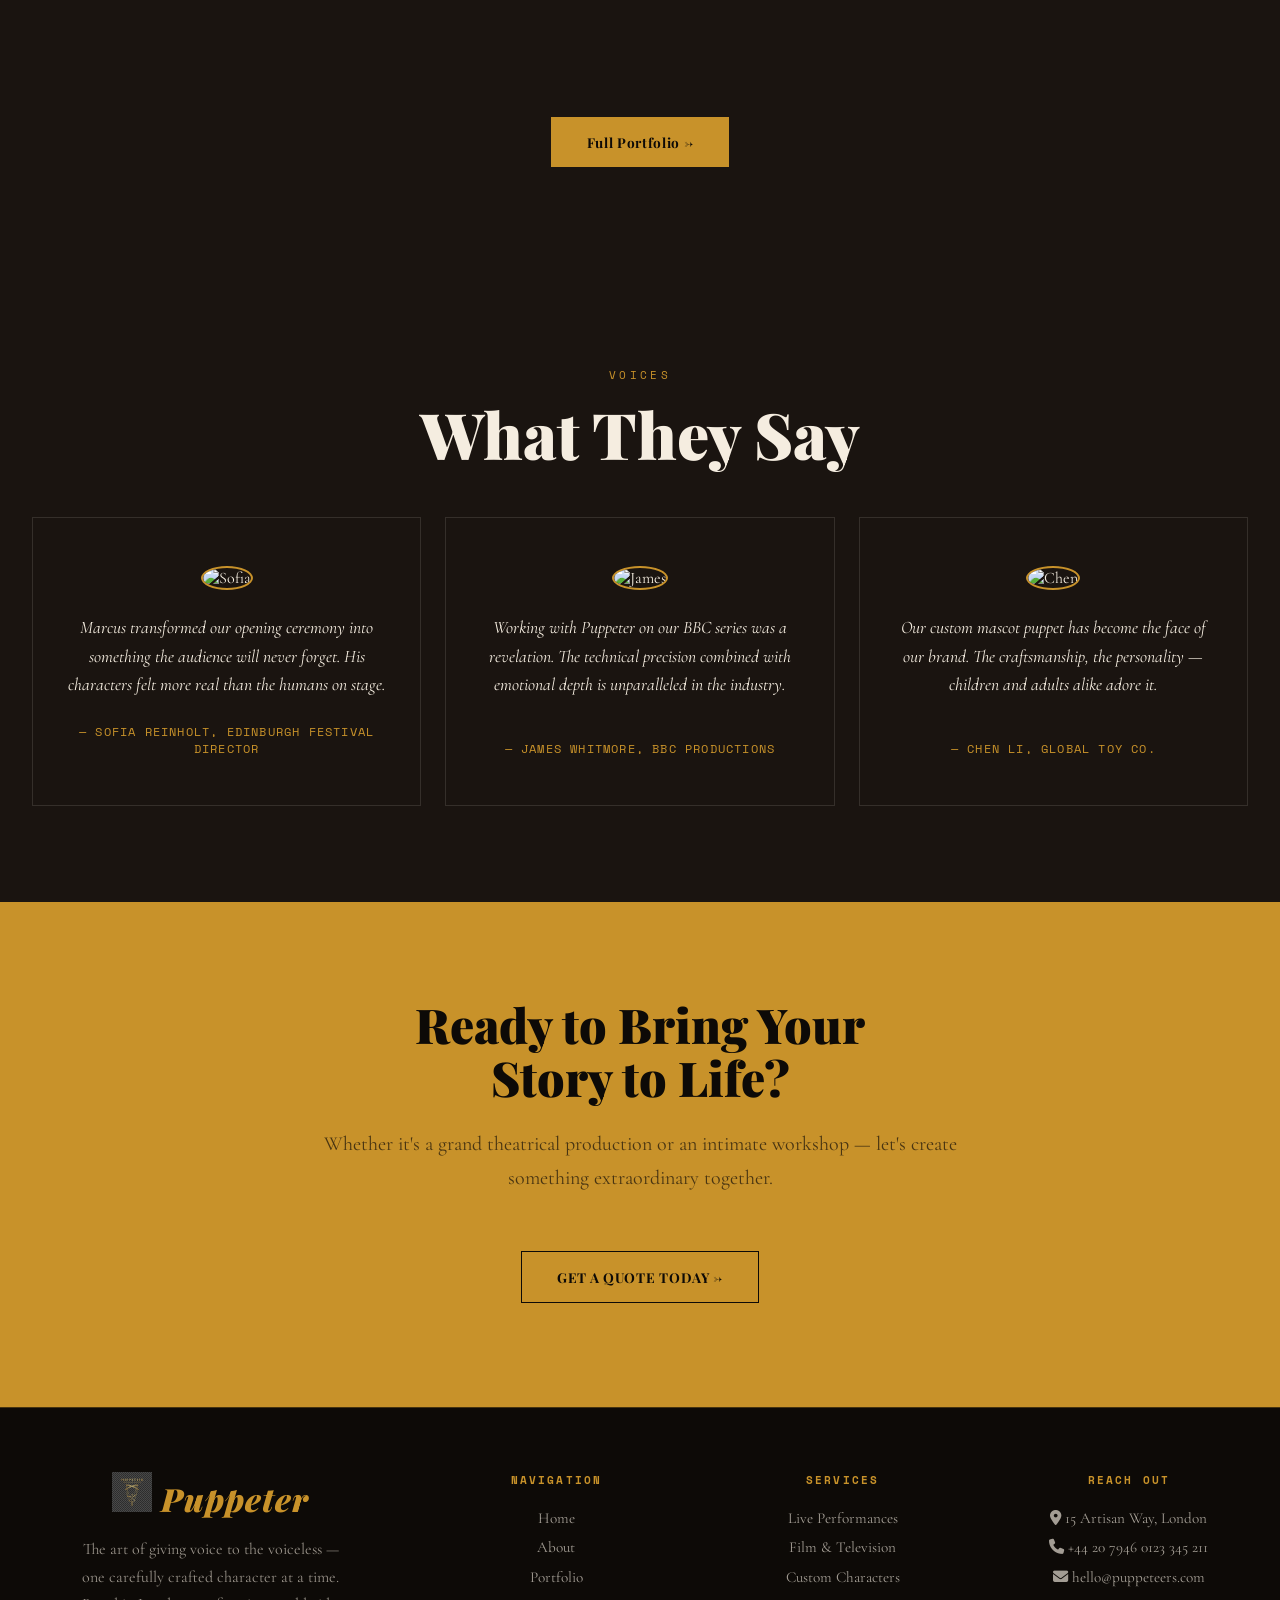
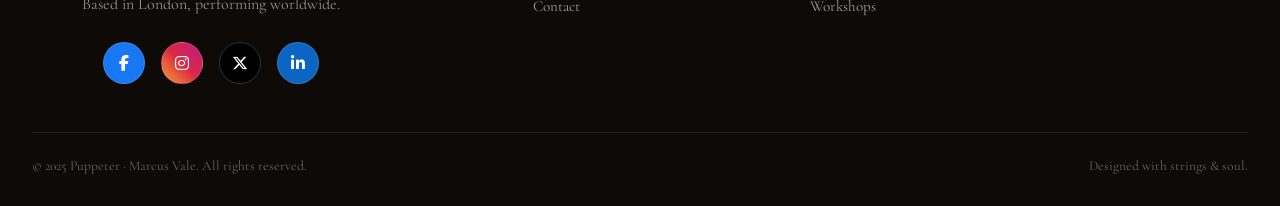
==== commit 18e8fc0e: "U" ====
--- a/index.html
+++ b/index.html
@@ -6,6 +6,7 @@
 <title>Puppeter · The Art of Living Strings</title>
 <link rel="stylesheet" href="style.css"/>
 <link rel="stylesheet" href="https://cdnjs.cloudflare.com/ajax/libs/font-awesome/6.5.0/css/all.min.css"/>
+<link rel="icon" type="image/png" href="logo.png"/>
 </head>
 <body>
 
@@ -31,7 +32,7 @@
         <span class="rtl-label">RTL</span>
       </button>
       <button class="theme-toggle" aria-label="Toggle theme">☀️</button>
-      <a href="login.html" class="btn btn-primary" style="padding:0.5rem 1.2rem;font-size:0.65rem">Login</a>
+      <a href="login.html" class="btn btn-primary" style="padding:0.5rem 1.2rem;font-size:0.65rem"><span>Login</span></a>
 
       <button class="hamburger" aria-label="Menu">
         <span></span><span></span><span></span>
@@ -52,7 +53,7 @@
   <div class="mobile-menu-controls">
     <button class="theme-toggle">☀️ Theme</button>
     <button class="rtl-toggle">⇄ RTL</button>
-    <a href="login.html" class="btn btn-primary">Login</a>
+    <a href="login.html" class="btn btn-primary"><span>Login</span></a>
   </div>
 </div>
 
--- a/style.css
+++ b/style.css
@@ -37,7 +37,9 @@
   color: var(--text);
   transition: background var(--transition), color var(--transition);
   overflow-x: hidden;
-}
+  text-align: left;
+}
+[dir="rtl"] body { text-align: right; }
 
 /* ── NAVBAR ── */
 
@@ -70,9 +72,10 @@
   align-items: center;
 }
 .nav-links a {
-  font-family: 'Space Mono', monospace;
-  font-size: 0.72rem; letter-spacing: 0.15em;
-  text-transform: uppercase;
+  font-family: 'Playfair Display', serif;
+  font-size: 0.9rem; font-weight: 700;
+  letter-spacing: 0.05em;
+  text-transform: none;
   color: var(--text); text-decoration: none;
   position: relative; padding-bottom: 3px;
   transition: color var(--transition);
@@ -83,8 +86,10 @@
   background: var(--accent);
   transition: width var(--transition);
 }
-.nav-links a:hover, .nav-links a.active { color: var(--accent); }
-.nav-links a:hover::after, .nav-links a.active::after { width: 100%; }
+.nav-links a.active { color: var(--accent) !important; font-weight: 900; }
+.nav-links a.active::after { width: 100% !important; height: 2px !important; background: var(--accent) !important; }
+.nav-links a:hover:not(.active) { color: var(--accent); }
+.nav-links a:hover:not(.active)::after { width: 100%; }
 
 .nav-right { display: flex; align-items: center; gap: 1rem; }
 
@@ -165,7 +170,16 @@
   color: var(--text); text-decoration: none;
   transition: color var(--transition);
 }
-.mobile-menu a:hover { color: var(--accent); }
+.mobile-menu a.active { 
+  color: var(--accent) !important; 
+  font-weight: 900 !important;
+  padding: 0.8rem 2.5rem !important;
+  border-left: 5px solid var(--accent) !important;
+  background: var(--accent-20) !important;
+  text-decoration: underline !important;
+  text-underline-offset: 10px;
+}
+.mobile-menu a:hover:not(.active) { color: var(--accent); opacity: 0.8; }
 
 .mobile-menu-controls { display: flex; flex-direction: column; gap: 1rem; width: 100%; align-items: center; margin-top: 2rem; }
 .mobile-menu .btn { width: 220px; }
@@ -221,8 +235,8 @@
 /* ── BUTTONS ── */
 .btn {
   display: inline-flex; align-items: center; justify-content: center; gap: 0.6rem;
-  font-family: 'Space Mono', monospace;
-  font-size: 0.72rem; letter-spacing: 0.23em; text-transform: uppercase;
+  font-family: 'Playfair Display', serif;
+  font-size: 0.85rem; font-weight: 700; letter-spacing: 0.05em; text-transform: none;
   padding: 1rem 2.2rem; margin: 0.5rem auto;
   text-decoration: none; cursor: pointer;
   border: none; transition: all var(--transition);
@@ -238,8 +252,12 @@
 .btn:hover::before { transform: translateX(0); }
 .btn-primary { background: var(--accent); color: var(--primary); }
 .btn-primary::before { background: #e0a832; }
-.btn-primary:hover { color: #000 !important; font-weight: 700; transform: translateY(-2px); box-shadow: 0 12px 40px var(--accent-80); }
-.btn-outline:hover { color: #000 !important; font-weight: 700; }
+.btn-primary:hover { 
+  color: var(--primary) !important; 
+  font-weight: 700; 
+  transform: translateY(-2px); 
+  box-shadow: 0 12px 40px var(--accent-80); 
+}
 
 .btn-outline {
   background: transparent;
@@ -247,11 +265,11 @@
   color: var(--secondary);
 }
 .btn-outline::before { background: var(--secondary); }
-.btn-outline:hover { color: var(--primary); }
+.btn-outline:hover { color: var(--primary) !important; }
 
 /* ── SECTIONS ── */
-section { padding: 6rem 2rem; }
-.section-inner { max-width: 1280px; margin: 0 auto; }
+section { padding: 6rem 2rem; overflow: hidden; }
+.section-inner { max-width: 1280px; margin: 0 auto; width: 100%; }
 
 h1, h2, h3, h4, h5, h6 { text-align: center; }
 
@@ -279,8 +297,8 @@
   margin-top: 3rem;
 }
 .card {
-  flex: 1 1 320px;
-  max-width: 410px;
+  flex: 1 1 280px;
+  max-width: 100%;
   min-height: 100%;
   background: var(--card-bg);
   border: 1px solid var(--border);
@@ -745,11 +763,15 @@
 }
 
 @media (max-width: 360px) {
-  .cards-grid { grid-template-columns: 1fr; }
+  section { padding: 4rem 1rem; }
+  .nav-inner { padding: 0 1rem; }
+  .cards-grid { grid-template-columns: 1fr; gap: 1rem; }
   .showreel-grid { grid-template-columns: 1fr; }
   .features-grid { grid-template-columns: 1fr; }
   .footer-bottom { flex-direction: column; text-align: center; }
   .display-title { font-size: 2.8rem; }
+  .card { flex-basis: 100%; min-width: 0; }
+  .about-image-wrapper::before { display: none; }
 }
 
 /* ── PAGE TRANSITION ── */
@@ -957,13 +979,33 @@
 [dir="rtl"] .auth-options { flex-direction: row-reverse; }
 [dir="rtl"] .auth-divider::before, [dir="rtl"] .auth-divider::after { transform: scaleX(-1); }
 [dir="rtl"] .toggle-pw { right: auto; left: 1rem; }
-[dir="rtl"] .auth-input-wrap input { padding-right: 1.1rem; padding-left: 3rem; }
+.auth-footer-note a:hover { text-decoration: underline; }
+
+.auth-panel-controls {
+  position: absolute; top: 1.5rem; right: 1.5rem;
+  display: flex; gap: 0.6rem; z-index: 10;
+}
+.auth-panel-controls .theme-toggle,
+.auth-panel-controls .rtl-toggle {
+  background: var(--card-bg); border: 1px solid var(--border);
+  color: var(--text); padding: 0.45rem 0.75rem;
+  border-radius: 4px; cursor: pointer;
+  font-family: 'Space Mono', monospace; font-size: 0.62rem;
+  transition: all var(--transition);
+  display: flex; align-items: center; gap: 0.4rem;
+}
+.auth-panel-controls .theme-toggle:hover,
+.auth-panel-controls .rtl-toggle:hover { border-color: var(--accent); color: var(--accent); }
+[dir="rtl"] .auth-panel-controls { right: auto; left: 1.5rem; }
 
 @media (max-width: 768px) {
   .auth-visual { display: none; }
   .auth-panel { width: 100%; padding: 2.5rem 1.5rem; min-height: 100vh; }
 }
 @media (max-width: 360px) {
-  .auth-panel { padding: 2rem 1rem; }
+  .auth-panel { padding: 3.5rem 1rem 2rem; }
+  .auth-panel-controls { top: 0.75rem; right: 0.75rem; gap: 0.4rem; }
+  .auth-panel-controls .theme-toggle,
+  .auth-panel-controls .rtl-toggle { padding: 0.35rem 0.6rem; font-size: 0.55rem; }
   .auth-socials { flex-direction: column; }
 }
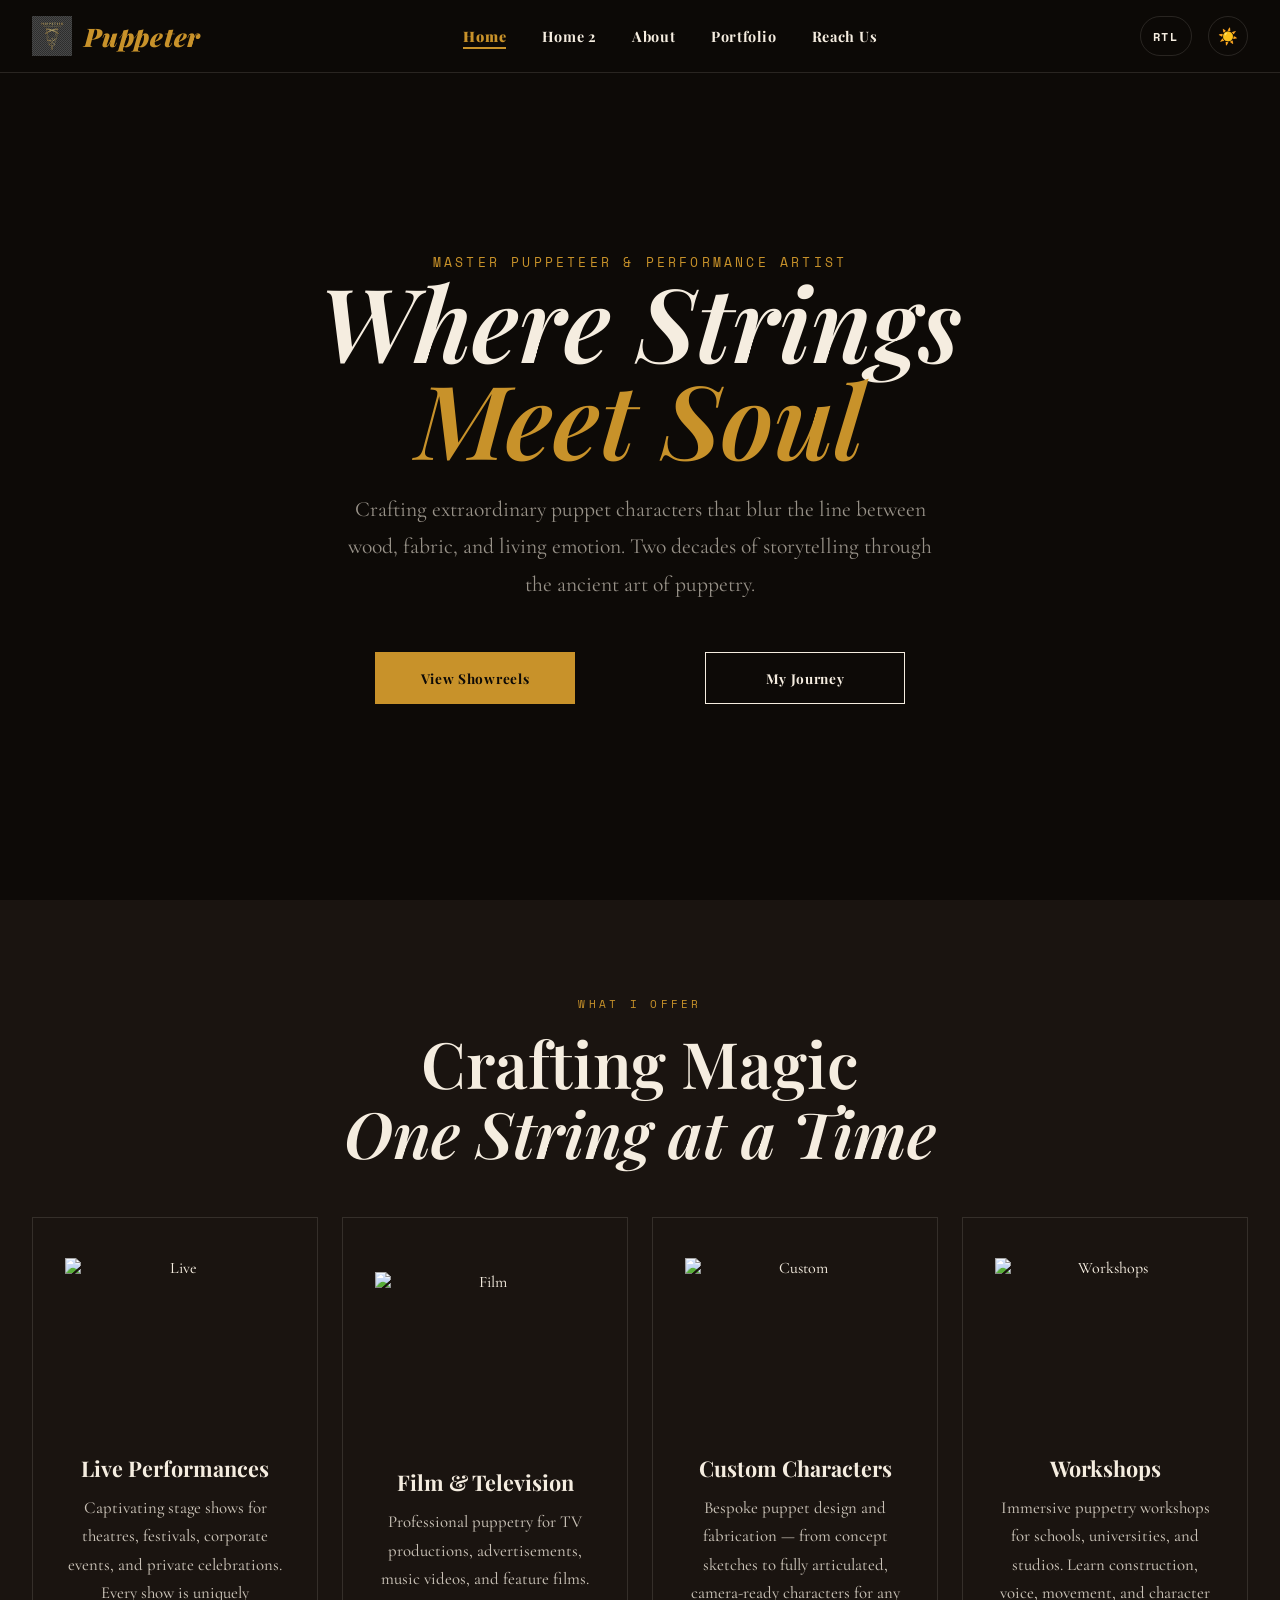
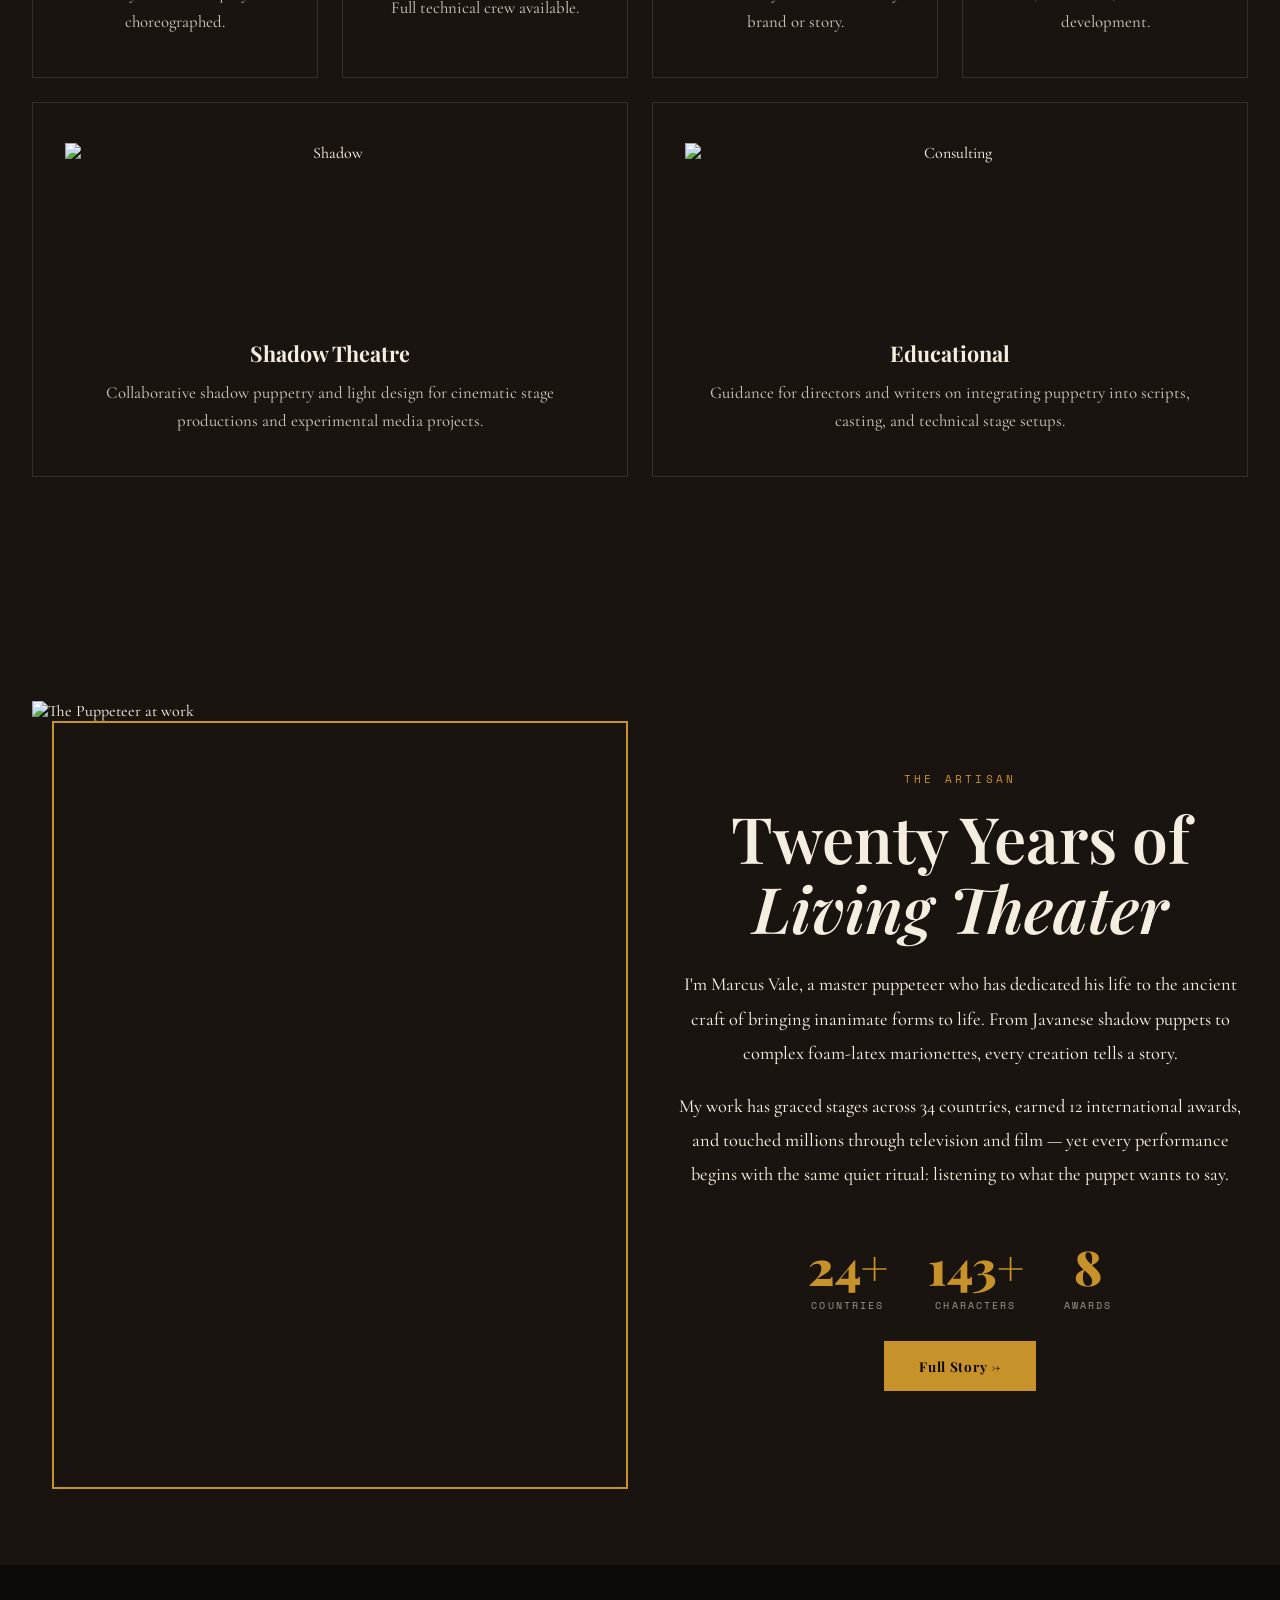
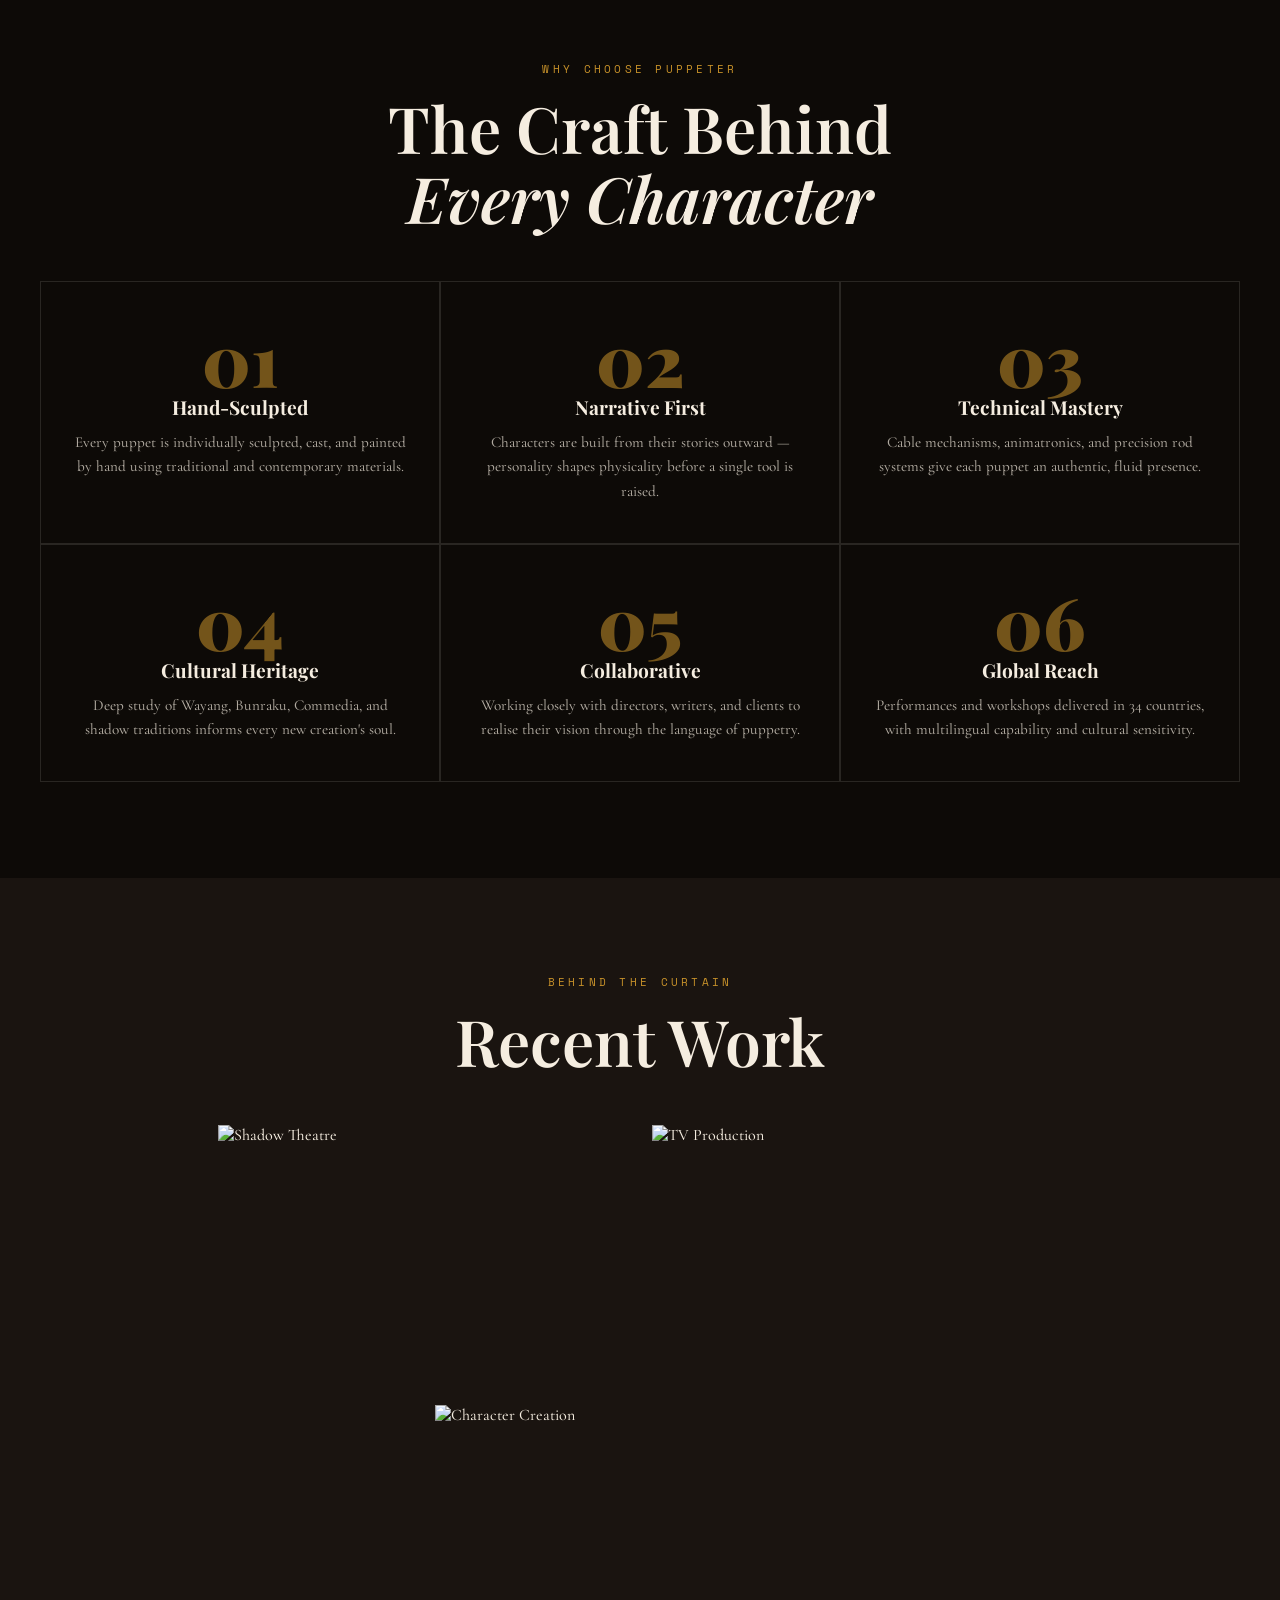
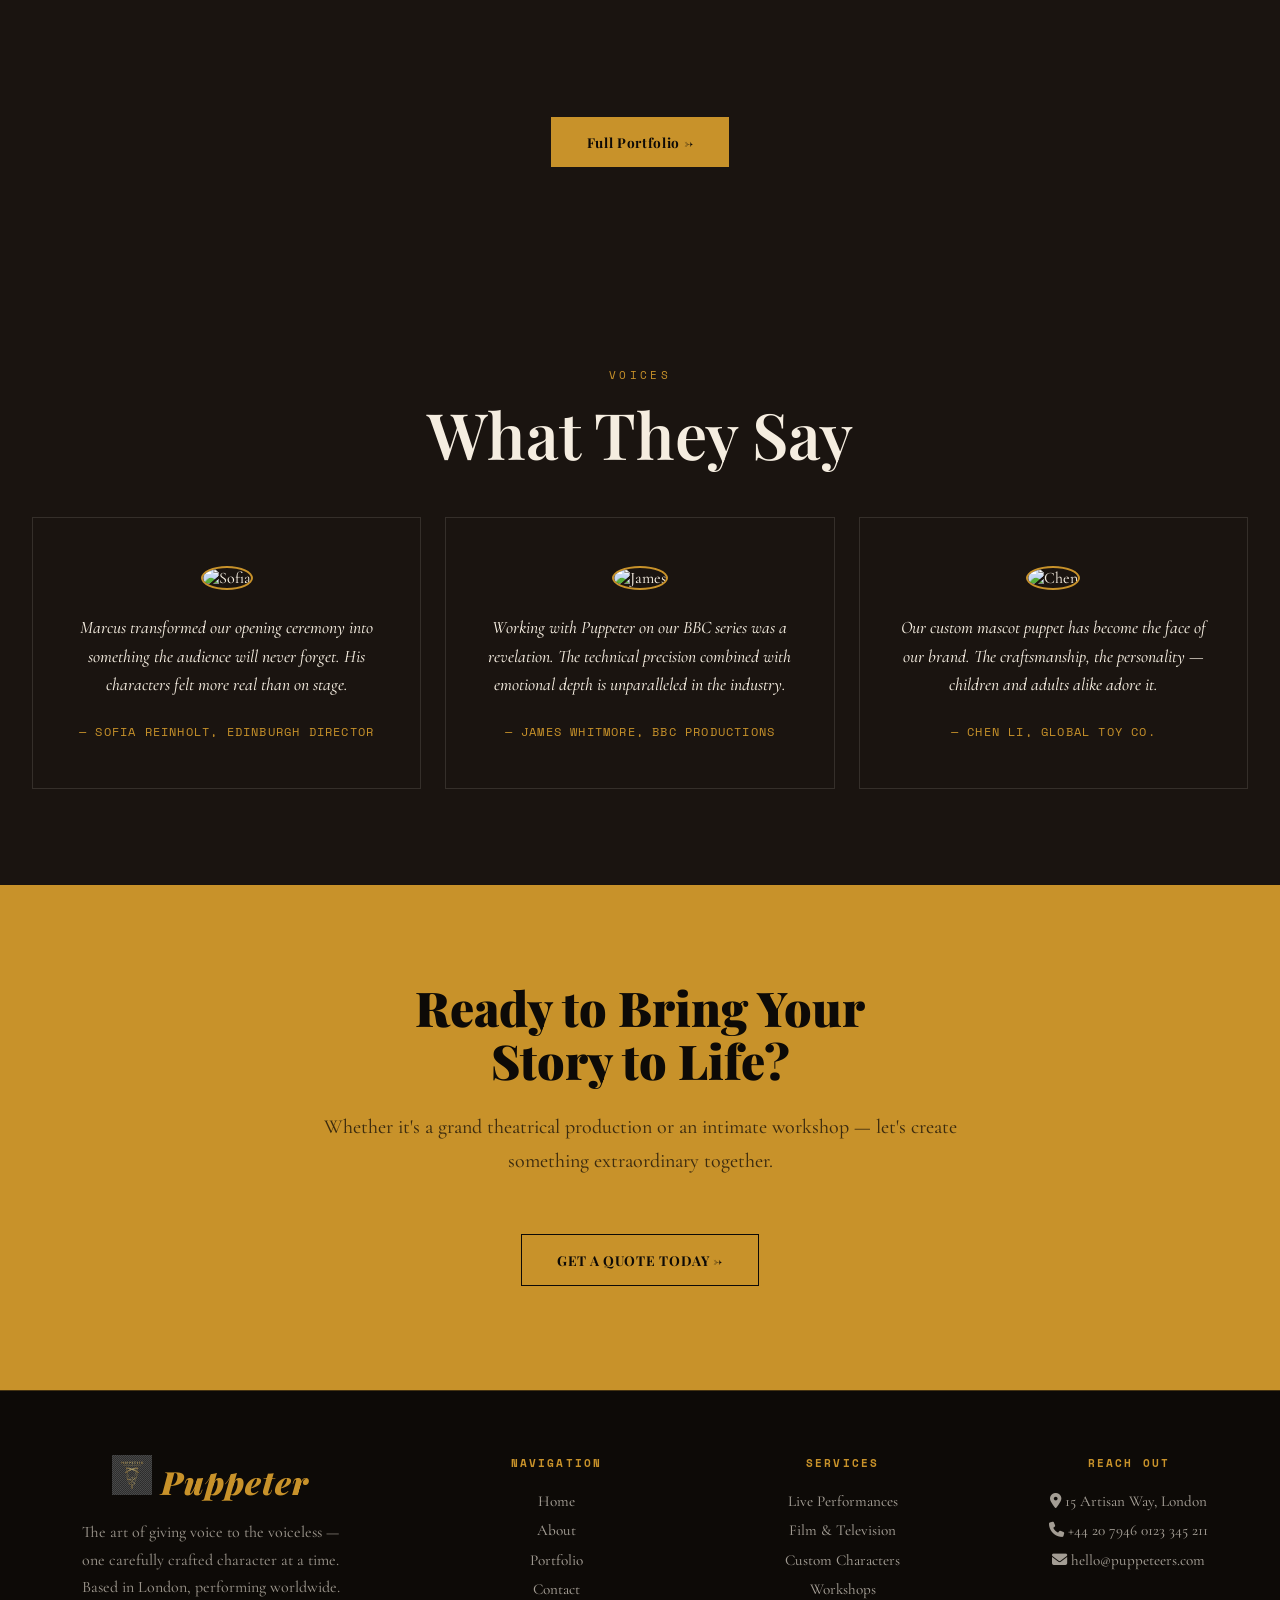
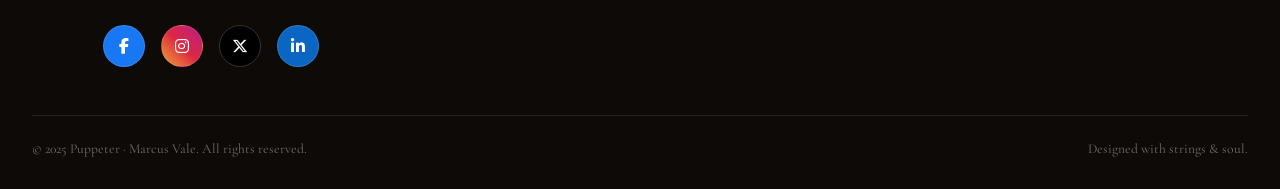
==== commit 2453e26a: "U" ====
--- a/index.html
+++ b/index.html
@@ -24,15 +24,13 @@
       <li><a href="home2.html">Home 2</a></li>
       <li><a href="about.html">About</a></li>
       <li><a href="portfolio.html">Portfolio</a></li>
-      <li><a href="contact.html">Contact</a></li>
+      <li><a href="contact.html">Reach Us</a></li>
     </ul>
     <div class="nav-right">
-      <button class="rtl-toggle" aria-label="Toggle RTL/LTR direction">
-        <span class="rtl-icon">⇄</span>
-        <span class="rtl-label">RTL</span>
-      </button>
+        <button class="rtl-toggle" aria-label="Toggle RTL/LTR direction">
+          <span class="rtl-label">RTL</span>
+        </button>
       <button class="theme-toggle" aria-label="Toggle theme">☀️</button>
-      <a href="login.html" class="btn btn-primary" style="padding:0.5rem 1.2rem;font-size:0.65rem"><span>Login</span></a>
 
       <button class="hamburger" aria-label="Menu">
         <span></span><span></span><span></span>
@@ -48,12 +46,11 @@
     <a href="home2.html">Home 2</a>
     <a href="about.html">About</a>
     <a href="portfolio.html">Portfolio</a>
-    <a href="contact.html">Contact</a>
+    <a href="contact.html">Reach Us</a>
   </div>
   <div class="mobile-menu-controls">
     <button class="theme-toggle">☀️ Theme</button>
-    <button class="rtl-toggle">⇄ RTL</button>
-    <a href="login.html" class="btn btn-primary"><span>Login</span></a>
+    <button class="rtl-toggle">RTL</button>
   </div>
 </div>
 
@@ -72,10 +69,7 @@
       <a href="about.html" class="btn btn-outline"><span>My Journey</span></a>
     </div>
   </div>
-  <div class="scroll-indicator">
-    <div class="scroll-line"></div>
-    <span>Scroll</span>
-  </div>
+  
 </section>
 
 <!-- SERVICES -->
@@ -111,7 +105,7 @@
       </div>
       <div class="card reveal">
         <img src="https://media.licdn.com/dms/image/v2/D4D12AQFIRt6KpOvirg/article-cover_image-shrink_720_1280/B4DZYQuTumHwAI-/0/1744037298271?e=2147483647&v=beta&t=FKUGZT6H0cdpIoVs3RNP6NQJ0K6GC3zdeEpLBEEMOfU" alt="Consulting" style="width:100%; height:180px; object-fit:cover; margin-bottom:1rem;"/>
-        <h3>Educational Consulting</h3>
+        <h3>Educational</h3>
         <p>Guidance for directors and writers on integrating puppetry into scripts, casting, and technical stage setups.</p>
       </div>
     </div>
@@ -123,7 +117,7 @@
   <div class="section-inner">
     <div class="about-grid">
       <div class="about-image-wrapper reveal">
-        <img src="https://images.unsplash.com/photo-1507003211169-0a1dd7228f2d?w=600&q=80" alt="The Puppeteer at work"/>
+        <img src="https://images.unsplash.com/photo-1472099645785-5658abf4ff4e?w=600&q=80" alt="The Puppeteer at work"/>
       </div>
       <div class="about-text">
         <span class="section-label reveal">The Artisan</span>
@@ -237,8 +231,8 @@
         <div class="testimonial-header">
           <img src="https://randomuser.me/api/portraits/women/45.jpg" alt="Sofia" class="testimonial-img">
         </div>
-        <p>Marcus transformed our opening ceremony into something the audience will never forget. His characters felt more real than the humans on stage.</p>
-        <span class="author">— Sofia Reinholt, Edinburgh Festival Director</span>
+        <p>Marcus transformed our opening ceremony into something the audience will never forget. His characters felt more real than on stage.</p>
+        <span class="author">— Sofia Reinholt, Edinburgh Director</span>
       </div>
 
       <div class="testimonial-card reveal">
--- a/style.css
+++ b/style.css
@@ -5,47 +5,64 @@
   --primary: #0d0a07;
   --secondary: #f5ede0;
   --accent: #c8922a;
-  --primary-80: rgba(13,10,7,0.8);
-  --secondary-60: rgba(245,237,224,0.6);
-  --accent-80: rgba(200,146,42,0.8);
-  --accent-20: rgba(200,146,42,0.2);
+  --primary-80: rgba(13, 10, 7, 0.8);
+  --secondary-60: rgba(245, 237, 224, 0.6);
+  --accent-80: rgba(200, 146, 42, 0.8);
+  --accent-20: rgba(200, 146, 42, 0.2);
   --transition: 0.4s cubic-bezier(0.25, 0.46, 0.45, 0.94);
 }
 
 [data-theme="light"] {
   --bg: var(--secondary);
   --text: var(--primary);
-  --nav-bg: rgba(245,237,224,0.95);
+  --nav-bg: rgba(245, 237, 224, 0.95);
   --card-bg: #fff8ef;
-  --border: rgba(13,10,7,0.15);
-}
+  --border: rgba(13, 10, 7, 0.15);
+}
+
 [data-theme="dark"] {
   --bg: var(--primary);
   --text: var(--secondary);
-  --nav-bg: rgba(13,10,7,0.97);
+  --nav-bg: rgba(13, 10, 7, 0.97);
   --card-bg: #1a1410;
-  --border: rgba(245,237,224,0.12);
-}
-
-*, *::before, *::after { box-sizing: border-box; margin: 0; padding: 0; }
-
-html { scroll-behavior: smooth; font-size: 16px; }
+  --border: rgba(245, 237, 224, 0.12);
+}
+
+*,
+*::before,
+*::after {
+  box-sizing: border-box;
+  margin: 0;
+  padding: 0;
+}
+
+html {
+  scroll-behavior: smooth;
+  font-size: 16px;
+}
 
 body {
   font-family: 'Cormorant Garamond', serif;
+  font-weight: 450;
   background: var(--bg);
   color: var(--text);
   transition: background var(--transition), color var(--transition);
   overflow-x: hidden;
   text-align: left;
 }
-[dir="rtl"] body { text-align: right; }
+
+[dir="rtl"] body {
+  text-align: right;
+}
 
 /* ── NAVBAR ── */
 
 /* ── NAVBAR ── */
 nav {
-  position: fixed; top: 0; left: 0; right: 0;
+  position: fixed;
+  top: 0;
+  left: 0;
+  right: 0;
   z-index: 1000;
   background: var(--nav-bg);
   backdrop-filter: blur(16px);
@@ -53,125 +70,299 @@
   border-bottom: 1px solid var(--border);
   transition: background var(--transition), border var(--transition);
 }
+
 .nav-inner {
-  max-width: 1280px; margin: 0 auto;
-  display: flex; align-items: center; justify-content: space-between;
-  padding: 0 2rem; height: 72px;
-}
+  max-width: 1280px;
+  margin: 0 auto;
+  display: flex;
+  align-items: center;
+  justify-content: space-between;
+  padding: 0 2rem;
+  height: 72px;
+}
+
 .nav-logo {
   font-family: 'Playfair Display', serif;
-  font-size: 1.6rem; font-weight: 900; font-style: italic;
-  color: var(--accent);
-  text-decoration: none; letter-spacing: 0.03em;
-  display: flex; align-items: center; gap: 0.75rem;
-}
-.nav-logo img { height: 40px; width: auto; transition: transform var(--transition); }
-.nav-logo:hover img { transform: scale(1.1) rotate(-5deg); }
+  font-size: 1.6rem;
+  font-weight: 900;
+  font-style: italic;
+  color: var(--accent);
+  text-decoration: none;
+  letter-spacing: 0.03em;
+  display: flex;
+  align-items: center;
+  gap: 0.75rem;
+}
+
+.nav-logo img {
+  height: 40px;
+  width: auto;
+  transition: transform var(--transition);
+}
+
+.nav-logo:hover img {
+  transform: scale(1.1) rotate(-5deg);
+}
+
 .nav-links {
-  display: flex; gap: 2.2rem; list-style: none;
-  align-items: center;
-}
+  display: flex;
+  gap: 2.2rem;
+  list-style: none;
+  align-items: center;
+}
+
 .nav-links a {
   font-family: 'Playfair Display', serif;
-  font-size: 0.9rem; font-weight: 700;
+  font-size: 0.9rem;
+  font-weight: 700;
   letter-spacing: 0.05em;
   text-transform: none;
-  color: var(--text); text-decoration: none;
-  position: relative; padding-bottom: 3px;
+  color: var(--text);
+  text-decoration: none;
+  position: relative;
+  padding-bottom: 3px;
   transition: color var(--transition);
 }
+
 .nav-links a::after {
-  content: ''; position: absolute;
-  bottom: 0; left: 0; width: 0; height: 1px;
+  content: '';
+  position: absolute;
+  bottom: 0;
+  left: 0;
+  width: 0;
+  height: 1px;
   background: var(--accent);
   transition: width var(--transition);
 }
-.nav-links a.active { color: var(--accent) !important; font-weight: 900; }
-.nav-links a.active::after { width: 100% !important; height: 2px !important; background: var(--accent) !important; }
-.nav-links a:hover:not(.active) { color: var(--accent); }
-.nav-links a:hover:not(.active)::after { width: 100%; }
-
-.nav-right { display: flex; align-items: center; gap: 1rem; }
+
+.nav-links a.active {
+  color: var(--accent) !important;
+  font-weight: 900;
+}
+
+.nav-links a.active::after {
+  width: 100% !important;
+  height: 2px !important;
+  background: var(--accent) !important;
+}
+
+.nav-links a:hover:not(.active) {
+  color: var(--accent);
+}
+
+.nav-links a:hover:not(.active)::after {
+  width: 100%;
+}
+
+.nav-right {
+  display: flex;
+  align-items: center;
+  gap: 1rem;
+}
 
 .theme-toggle {
-  background: none; border: 1px solid var(--border);
-  color: var(--text); width: 40px; height: 40px;
-  border-radius: 50%; cursor: pointer;
-  display: flex; align-items: center; justify-content: center;
-  font-size: 1rem; transition: all var(--transition);
-}
-.theme-toggle:hover { border-color: var(--accent); color: var(--accent); transform: rotate(20deg); }
+  background: none;
+  border: 1px solid var(--border);
+  color: var(--text);
+  width: 40px;
+  height: 40px;
+  border-radius: 50%;
+  cursor: pointer;
+  display: flex;
+  align-items: center;
+  justify-content: center;
+  font-size: 1rem;
+  transition: all var(--transition);
+}
+
+.theme-toggle:hover {
+  border-color: var(--accent);
+  color: var(--accent);
+  transform: rotate(20deg);
+}
 
 .rtl-toggle {
-  background: none; border: 1px solid var(--border);
-  color: var(--text); height: 40px;
+  background: none;
+  border: 1px solid var(--border);
+  color: var(--text);
+  height: 40px;
   padding: 0 0.75rem;
-  border-radius: 20px; cursor: pointer;
-  display: flex; align-items: center; gap: 0.35rem;
+  border-radius: 20px;
+  cursor: pointer;
+  display: flex;
+  align-items: center;
+  gap: 0.35rem;
   font-family: 'Space Mono', monospace;
-  font-size: 0.62rem; letter-spacing: 0.1em; text-transform: uppercase;
-  transition: all var(--transition); white-space: nowrap;
-}
-.rtl-toggle:hover { border-color: var(--accent); color: var(--accent); }
-.rtl-toggle .rtl-icon { font-size: 0.9rem; transition: transform var(--transition); }
-[dir="rtl"] .rtl-toggle .rtl-icon { transform: scaleX(-1); }
+  font-size: 0.75rem;
+  font-weight: 700;
+  letter-spacing: 0.15em;
+  text-transform: uppercase;
+  transition: all var(--transition);
+  white-space: nowrap;
+}
+
+.rtl-toggle:hover {
+  border-color: var(--accent);
+  color: var(--accent);
+}
+
+/* .rtl-icon removed from header of main pages */
+.rtl-toggle .rtl-icon {
+  display: none;
+}
+
+/* Re-enable for auth pages */
+.auth-panel-controls .rtl-toggle .rtl-icon {
+  display: inline-block;
+  font-size: 0.9rem;
+  margin-right: 0.35rem;
+}
 
 /* RTL global overrides */
-[dir="rtl"] .nav-inner { flex-direction: row-reverse; }
-[dir="rtl"] .nav-links { flex-direction: row-reverse; }
-[dir="rtl"] .nav-links a::after { left: auto; right: 0; }
-[dir="rtl"] .nav-right { flex-direction: row-reverse; }
-[dir="rtl"] .footer-grid { direction: rtl; }
-[dir="rtl"] .footer-col ul a:hover { transform: translateX(-4px); }
-[dir="rtl"] .about-grid { direction: rtl; }
-[dir="rtl"] .about-image-wrapper::before { left: auto; right: 20px; left: -20px; }
-[dir="rtl"] .contact-card:hover { transform: translateX(-6px); }
-[dir="rtl"] .section-label { direction: rtl; }
-[dir="rtl"] .stat-row { flex-direction: row-reverse; }
-[dir="rtl"] .timeline-item { flex-direction: row-reverse; }
-[dir="rtl"] .timeline-item:nth-child(even) { flex-direction: row; }
-[dir="rtl"] .timeline-item:nth-child(even) .tl-content { text-align: left; }
-[dir="rtl"] .tl-content { text-align: right; }
-[dir="rtl"] .mobile-menu { direction: rtl; }
-[dir="rtl"] .footer-bottom { flex-direction: row-reverse; }
+[dir="rtl"] .nav-inner {
+  flex-direction: row-reverse;
+}
+
+[dir="rtl"] .nav-links {
+  flex-direction: row-reverse;
+}
+
+[dir="rtl"] .nav-links a::after {
+  left: auto;
+  right: 0;
+}
+
+[dir="rtl"] .nav-right {
+  flex-direction: row-reverse;
+}
+
+[dir="rtl"] .footer-grid {
+  direction: rtl;
+}
+
+[dir="rtl"] .footer-col ul a:hover {
+  transform: translateX(-4px);
+}
+
+[dir="rtl"] .about-grid {
+  direction: rtl;
+}
+
+[dir="rtl"] .about-image-wrapper::before {
+  left: auto;
+  right: 20px;
+  left: -20px;
+}
+
+[dir="rtl"] .contact-card:hover {
+  transform: translateX(-6px);
+}
+
+[dir="rtl"] .section-label {
+  direction: rtl;
+}
+
+[dir="rtl"] .stat-row {
+  flex-direction: row-reverse;
+}
+
+[dir="rtl"] .timeline-item {
+  flex-direction: row-reverse;
+}
+
+[dir="rtl"] .timeline-item:nth-child(even) {
+  flex-direction: row;
+}
+
+[dir="rtl"] .timeline-item:nth-child(even) .tl-content {
+  text-align: left;
+}
+
+[dir="rtl"] .tl-content {
+  text-align: right;
+}
+
+[dir="rtl"] .mobile-menu {
+  direction: rtl;
+}
+
+[dir="rtl"] .footer-bottom {
+  flex-direction: row-reverse;
+}
 
 .hamburger {
-  display: none; flex-direction: column;
-  gap: 5px; background: none; border: none;
-  cursor: pointer; padding: 14px;
-  position: relative; z-index: 2005;
+  display: none;
+  flex-direction: column;
+  gap: 5px;
+  background: none;
+  border: none;
+  cursor: pointer;
+  padding: 14px;
+  position: relative;
+  z-index: 2005;
   pointer-events: auto !important;
 }
+
 .hamburger span {
-  display: block; width: 24px; height: 2px;
-  background: var(--text); transition: all var(--transition);
+  display: block;
+  width: 24px;
+  height: 2px;
+  background: var(--text);
+  transition: all var(--transition);
   pointer-events: none;
 }
-.hamburger.active span:nth-child(1) { transform: rotate(45deg) translate(5px, 5px); }
-.hamburger.active span:nth-child(2) { opacity: 0; }
-.hamburger.active span:nth-child(3) { transform: rotate(-45deg) translate(6px, -6px); }
+
+.hamburger.active span:nth-child(1) {
+  transform: rotate(45deg) translate(5px, 5px);
+}
+
+.hamburger.active span:nth-child(2) {
+  opacity: 0;
+}
+
+.hamburger.active span:nth-child(3) {
+  transform: rotate(-45deg) translate(6px, -6px);
+}
 
 /* ── MOBILE MENU ── */
 .mobile-menu {
   position: fixed;
-  top: 72px; left: 0; right: 0; bottom: 0;
-  background: var(--bg); z-index: 9999;
-  display: flex !important; flex-direction: column; align-items: center; justify-content: center;
+  top: 72px;
+  left: 0;
+  right: 0;
+  bottom: 0;
+  background: var(--bg);
+  z-index: 9999;
+  display: flex !important;
+  flex-direction: column;
+  align-items: center;
+  justify-content: center;
   gap: 1.5rem;
-  opacity: 0 !important; visibility: hidden !important;
+  opacity: 0 !important;
+  visibility: hidden !important;
   transform: translateY(-10px);
   transition: all 0.4s cubic-bezier(0.16, 1, 0.3, 1);
   pointer-events: none;
 }
-.mobile-menu.open { opacity: 1 !important; visibility: visible !important; transform: translateY(0); pointer-events: auto; }
+
+.mobile-menu.open {
+  opacity: 1 !important;
+  visibility: visible !important;
+  transform: translateY(0);
+  pointer-events: auto;
+}
+
 .mobile-menu a {
   font-family: 'Playfair Display', serif;
-  font-size: 2.2rem; font-weight: 700;
-  color: var(--text); text-decoration: none;
+  font-size: 2.2rem;
+  font-weight: 700;
+  color: var(--text);
+  text-decoration: none;
   transition: color var(--transition);
 }
-.mobile-menu a.active { 
-  color: var(--accent) !important; 
+
+.mobile-menu a.active {
+  color: var(--accent) !important;
   font-weight: 900 !important;
   padding: 0.8rem 2.5rem !important;
   border-left: 5px solid var(--accent) !important;
@@ -179,12 +370,40 @@
   text-decoration: underline !important;
   text-underline-offset: 10px;
 }
-.mobile-menu a:hover:not(.active) { color: var(--accent); opacity: 0.8; }
-
-.mobile-menu-controls { display: flex; flex-direction: column; gap: 1rem; width: 100%; align-items: center; margin-top: 2rem; }
-.mobile-menu .btn { width: 220px; }
-.mobile-menu .theme-toggle, .mobile-menu .rtl-toggle { width: auto; padding: 0.5rem 1.5rem; border-radius: 20px; background: var(--card-bg); border-color: var(--border); }
-.mobile-menu-links { display: flex; flex-direction: column; align-items: center; gap: 1rem; }
+
+.mobile-menu a:hover:not(.active) {
+  color: var(--accent);
+  opacity: 0.8;
+}
+
+.mobile-menu-controls {
+  display: flex;
+  flex-direction: column;
+  gap: 1rem;
+  width: 100%;
+  align-items: center;
+  margin-top: 2rem;
+}
+
+.mobile-menu .btn {
+  width: 220px;
+}
+
+.mobile-menu .theme-toggle,
+.mobile-menu .rtl-toggle {
+  width: auto;
+  padding: 0.5rem 1.5rem;
+  border-radius: 20px;
+  background: var(--card-bg);
+  border-color: var(--border);
+}
+
+.mobile-menu-links {
+  display: flex;
+  flex-direction: column;
+  align-items: center;
+  gap: 1rem;
+}
 
 /* ── HERO BASE ── */
 .hero {
@@ -193,70 +412,120 @@
   background-size: cover;
   background-position: center;
   background-attachment: fixed;
-  display: flex; align-items: center; justify-content: center;
-  position: relative; overflow: hidden;
+  display: flex;
+  align-items: center;
+  justify-content: center;
+  position: relative;
+  overflow: hidden;
   padding: 8rem 2rem 4rem;
 }
+
 .hero-overlay {
-  position: absolute; inset: 0;
-  background: linear-gradient(135deg, rgba(13,10,7,0.75) 0%, rgba(13,10,7,0.4) 60%, rgba(13,10,7,0.1) 100%);
+  position: absolute;
+  inset: 0;
+  background: linear-gradient(135deg, rgba(13, 10, 7, 0.75) 0%, rgba(13, 10, 7, 0.4) 60%, rgba(13, 10, 7, 0.1) 100%);
   z-index: 1;
 }
+
 .hero-content {
-  position: relative; z-index: 2;
-  text-align: center; max-width: 900px;
-}
-.hero-content .btn { min-width: 200px; }
+  position: relative;
+  z-index: 2;
+  text-align: center;
+  max-width: 900px;
+}
+
+.hero-content .btn {
+  min-width: 200px;
+}
 
 /* ── TYPOGRAPHY ── */
 .display-title {
   font-family: 'Playfair Display', serif;
   font-size: clamp(3rem, 8vw, 8rem);
-  font-weight: 900; font-style: italic;
+  font-weight: 600;
+  font-style: italic;
   line-height: 0.95;
   color: var(--secondary);
   margin-bottom: 1.5rem;
 }
-.display-title .accent-word { color: var(--accent); display: block; }
+
+.display-title .accent-word {
+  color: var(--accent);
+  display: block;
+}
 
 .subtitle {
   font-family: 'Space Mono', monospace;
   font-size: clamp(0.65rem, 1.5vw, 0.8rem);
-  letter-spacing: 0.25em; text-transform: uppercase;
-  color: var(--accent); margin-bottom: 1rem;
-}
+  letter-spacing: 0.25em;
+  text-transform: uppercase;
+  color: var(--accent);
+  margin-bottom: 1rem;
+}
+
 .body-text {
   font-size: clamp(1.1rem, 2vw, 1.35rem);
-  font-weight: 300; line-height: 1.75;
+  font-weight: 400;
+  line-height: 1.75;
   color: var(--secondary-60);
-  max-width: 600px; margin: 0 auto 2.5rem;
+  max-width: 600px;
+  margin: 0 auto 2.5rem;
 }
 
 /* ── BUTTONS ── */
 .btn {
-  display: inline-flex; align-items: center; justify-content: center; gap: 0.6rem;
+  display: inline-flex;
+  align-items: center;
+  justify-content: center;
+  gap: 0.6rem;
   font-family: 'Playfair Display', serif;
-  font-size: 0.85rem; font-weight: 700; letter-spacing: 0.05em; text-transform: none;
-  padding: 1rem 2.2rem; margin: 0.5rem auto;
-  text-decoration: none; cursor: pointer;
-  border: none; transition: all var(--transition);
-  position: relative; overflow: hidden;
+  font-size: 0.85rem;
+  font-weight: 700;
+  letter-spacing: 0.05em;
+  text-transform: none;
+  padding: 1rem 2.2rem;
+  margin: 0.5rem auto;
+  text-decoration: none;
+  cursor: pointer;
+  border: none;
+  transition: all var(--transition);
+  position: relative;
+  overflow: hidden;
   z-index: 1;
 }
-.btn * { position: relative; z-index: 2; pointer-events: none; }
+
+.btn * {
+  position: relative;
+  z-index: 2;
+  pointer-events: none;
+}
+
 .btn::before {
-  content: ''; position: absolute;
-  inset: 0; transform: translateX(-101%);
+  content: '';
+  position: absolute;
+  inset: 0;
+  transform: translateX(-101%);
   transition: transform var(--transition);
 }
-.btn:hover::before { transform: translateX(0); }
-.btn-primary { background: var(--accent); color: var(--primary); }
-.btn-primary::before { background: #e0a832; }
-.btn-primary:hover { 
-  color: var(--primary) !important; 
-  font-weight: 700; 
-  transform: translateY(-2px); 
-  box-shadow: 0 12px 40px var(--accent-80); 
+
+.btn:hover::before {
+  transform: translateX(0);
+}
+
+.btn-primary {
+  background: var(--accent);
+  color: var(--primary);
+}
+
+.btn-primary::before {
+  background: #e0a832;
+}
+
+.btn-primary:hover {
+  color: var(--primary) !important;
+  font-weight: 700;
+  transform: translateY(-2px);
+  box-shadow: 0 12px 40px var(--accent-80);
 }
 
 .btn-outline {
@@ -264,25 +533,52 @@
   border: 1px solid var(--secondary);
   color: var(--secondary);
 }
-.btn-outline::before { background: var(--secondary); }
-.btn-outline:hover { color: var(--primary) !important; }
+
+.btn-outline::before {
+  background: var(--secondary);
+}
+
+.btn-outline:hover {
+  color: var(--primary) !important;
+}
 
 /* ── SECTIONS ── */
-section { padding: 6rem 2rem; overflow: hidden; }
-.section-inner { max-width: 1280px; margin: 0 auto; width: 100%; }
-
-h1, h2, h3, h4, h5, h6 { text-align: center; }
+section {
+  padding: 6rem 2rem;
+  overflow: hidden;
+}
+
+.section-inner {
+  max-width: 1280px;
+  margin: 0 auto;
+  width: 100%;
+}
+
+h1,
+h2,
+h3,
+h4,
+h5,
+h6 {
+  text-align: center;
+}
 
 .section-label {
   font-family: 'Space Mono', monospace;
-  font-size: 0.68rem; letter-spacing: 0.3em; text-transform: uppercase;
-  color: var(--accent); margin-bottom: 1rem; display: block;
+  font-size: 0.68rem;
+  letter-spacing: 0.3em;
+  text-transform: uppercase;
+  color: var(--accent);
+  margin-bottom: 1rem;
+  display: block;
   text-align: center;
 }
+
 .section-title {
   font-family: 'Playfair Display', serif;
   font-size: clamp(2rem, 5vw, 4rem);
-  font-weight: 900; line-height: 1.1;
+  font-weight: 600;
+  line-height: 1.1;
   margin-bottom: 1.5rem;
   text-align: center;
 }
@@ -296,6 +592,7 @@
   gap: 1.5rem;
   margin-top: 3rem;
 }
+
 .card {
   flex: 1 1 280px;
   max-width: 100%;
@@ -303,89 +600,188 @@
   background: var(--card-bg);
   border: 1px solid var(--border);
   padding: 2.5rem 2rem;
-  display: flex; flex-direction: column;
-  align-items: center; justify-content: center;
+  display: flex;
+  flex-direction: column;
+  align-items: center;
+  justify-content: center;
   text-align: center;
   transition: transform var(--transition), box-shadow var(--transition), border-color var(--transition);
-  position: relative; overflow: hidden;
-}
-[data-theme="light"] .feature-num { opacity: 0.7; color: #8a641b; }
+  position: relative;
+  overflow: hidden;
+}
+
+[data-theme="light"] .feature-num {
+  opacity: 0.7;
+  color: #8a641b;
+}
+
 .card::before {
-  content: ''; position: absolute;
-  bottom: 0; left: 0; right: 0; height: 3px;
+  content: '';
+  position: absolute;
+  bottom: 0;
+  left: 0;
+  right: 0;
+  height: 3px;
   background: var(--accent);
-  transform: scaleX(0); transition: transform var(--transition);
-}
-.card:hover { transform: translateY(-8px); box-shadow: 0 24px 60px rgba(0,0,0,0.3); border-color: var(--accent-20); }
-.card:hover::before { transform: scaleX(1); }
+  transform: scaleX(0);
+  transition: transform var(--transition);
+}
+
+.card:hover {
+  transform: translateY(-8px);
+  box-shadow: 0 24px 60px rgba(0, 0, 0, 0.3);
+  border-color: var(--accent-20);
+}
+
+.card:hover::before {
+  transform: scaleX(1);
+}
 
 .card-icon {
-  font-size: 2.5rem; color: var(--accent);
+  font-size: 2.5rem;
+  color: var(--accent);
   margin-bottom: 1.2rem;
   transition: transform var(--transition);
 }
-.card:hover .card-icon { transform: scale(1.15) rotate(-5deg); }
+
+.card:hover .card-icon {
+  transform: scale(1.15) rotate(-5deg);
+}
+
 .card h3 {
   font-family: 'Playfair Display', serif;
-  font-size: 1.35rem; font-weight: 700;
+  font-size: 1.35rem;
+  font-weight: 700;
   margin-bottom: 0.75rem;
 }
-.card p { font-size: 1.05rem; line-height: 1.7; opacity: 0.8; }
+
+.card p {
+  font-size: 1.05rem;
+  line-height: 1.7;
+  opacity: 0.8;
+}
 
 /* ── SERVICES SECTION ── */
-#services { background: var(--card-bg); }
+#services {
+  background: var(--card-bg);
+}
 
 /* ── ABOUT SECTION ── */
 .about-grid {
-  display: grid; grid-template-columns: 1fr 1fr;
-  gap: 4rem; align-items: center; margin-top: 2rem;
-}
+  display: grid;
+  grid-template-columns: 1fr 1fr;
+  gap: 4rem;
+  align-items: center;
+  margin-top: 2rem;
+}
+
 .about-image-wrapper {
   position: relative;
 }
+
 .about-image-wrapper img {
-  width: 100%; aspect-ratio: 3/4; object-fit: cover;
+  width: 100%;
+  aspect-ratio: 3/4;
+  object-fit: cover;
   display: block;
 }
+
 .about-image-wrapper::before {
-  content: ''; position: absolute;
-  top: 20px; left: 20px; right: -20px; bottom: -20px;
-  border: 2px solid var(--accent); z-index: -1;
-}
+  content: '';
+  position: absolute;
+  top: 20px;
+  left: 20px;
+  right: -20px;
+  bottom: -20px;
+  border: 2px solid var(--accent);
+  z-index: -1;
+}
+
 .about-text {
   text-align: center;
   display: flex;
   flex-direction: column;
   align-items: center;
 }
-.about-text .section-title { margin-bottom: 1.5rem; }
-.about-text p { font-size: 1.15rem; line-height: 1.85; margin-bottom: 1.2rem; opacity: 0.85; max-width: 600px; margin-left: auto; margin-right: auto; }
-.stat-row { display: flex; gap: 2.5rem; margin-top: 2rem; justify-content: center; width: 100%; }
-.stat { text-align: center; }
+
+.about-text .section-title {
+  margin-bottom: 1.5rem;
+}
+
+.about-text p {
+  font-size: 1.15rem;
+  line-height: 1.85;
+  margin-bottom: 1.2rem;
+  opacity: 0.85;
+  max-width: 600px;
+  margin-left: auto;
+  margin-right: auto;
+}
+
+.stat-row {
+  display: flex;
+  gap: 2.5rem;
+  margin-top: 2rem;
+  justify-content: center;
+  width: 100%;
+}
+
+.stat {
+  text-align: center;
+}
+
 .stat-num {
   font-family: 'Playfair Display', serif;
-  font-size: 3rem; font-weight: 900; color: var(--accent); line-height: 1;
-}
-.stat-label { font-family: 'Space Mono', monospace; font-size: 0.65rem; letter-spacing: 0.2em; text-transform: uppercase; opacity: 0.6; margin-top: 0.4rem; }
+  font-size: 3rem;
+  font-weight: 900;
+  color: var(--accent);
+  line-height: 1;
+}
+
+.stat-label {
+  font-family: 'Space Mono', monospace;
+  font-size: 0.65rem;
+  letter-spacing: 0.2em;
+  text-transform: uppercase;
+  opacity: 0.6;
+  margin-top: 0.4rem;
+}
 
 /* ── TESTIMONIALS ── */
-#testimonials { background: var(--card-bg); }
+#testimonials {
+  background: var(--card-bg);
+}
+
 .testimonial-card {
   background: var(--bg);
   border: 1px solid var(--border);
   padding: 2.5rem;
-  display: flex; flex-direction: column;
-  align-items: center; text-align: center;
-}
+  display: flex;
+  flex-direction: column;
+  align-items: center;
+  text-align: center;
+}
+
 .testimonial-card .quote-mark {
   font-family: 'Playfair Display', serif;
-  font-size: 5rem; line-height: 0.5;
-  color: var(--accent); margin-bottom: 1rem;
-}
-.testimonial-card p { font-size: 1.1rem; line-height: 1.75; font-style: italic; margin-bottom: 1.5rem; }
+  font-size: 5rem;
+  line-height: 0.5;
+  color: var(--accent);
+  margin-bottom: 1rem;
+}
+
+.testimonial-card p {
+  font-size: 1.1rem;
+  line-height: 1.75;
+  font-style: italic;
+  margin-bottom: 1.5rem;
+}
+
 .testimonial-card .author {
   font-family: 'Space Mono', monospace;
-  font-size: 0.72rem; letter-spacing: 0.15em; text-transform: uppercase;
+  font-size: 0.72rem;
+  letter-spacing: 0.15em;
+  text-transform: uppercase;
   color: var(--accent);
 }
 
@@ -395,61 +791,109 @@
   padding: 5rem 2rem;
   text-align: center;
 }
+
 .cta-banner h2 {
   font-family: 'Playfair Display', serif;
   font-size: clamp(2rem, 5vw, 4rem);
-  font-weight: 900; color: var(--primary);
+  font-weight: 900;
+  color: var(--primary);
   margin-bottom: 1.5rem;
 }
+
 .cta-banner p {
-  font-size: 1.15rem; color: rgba(13,10,7,0.75);
-  margin-bottom: 2.5rem; max-width: 560px; margin-left: auto; margin-right: auto;
-}
+  font-size: 1.15rem;
+  color: rgba(13, 10, 7, 0.75);
+  margin-bottom: 2.5rem;
+  max-width: 560px;
+  margin-left: auto;
+  margin-right: auto;
+}
+
 .cta-banner .btn-outline {
-  border-color: var(--primary); color: var(--primary);
-}
-.cta-banner .btn-outline::before { background: var(--primary); }
-.cta-banner .btn-outline:hover { color: var(--secondary); }
+  border-color: var(--primary);
+  color: var(--primary);
+}
+
+.cta-banner .btn-outline::before {
+  background: var(--primary);
+}
+
+.cta-banner .btn-outline:hover {
+  color: var(--secondary);
+}
 
 /* ── SHOWREEL SECTION ── */
 .showreel-grid {
   display: flex;
   flex-wrap: wrap;
   justify-content: center;
-  gap: 1.5rem; margin-top: 3rem;
-}
+  gap: 1.5rem;
+  margin-top: 3rem;
+}
+
 .showreel-item {
-  position: relative; overflow: hidden;
+  position: relative;
+  overflow: hidden;
   width: min(100%, 410px);
-  aspect-ratio: 16/10; cursor: pointer;
+  aspect-ratio: 16/10;
+  cursor: pointer;
   background: var(--card-bg);
 }
+
 .showreel-item img {
-  width: 100%; height: 100%; object-fit: cover;
-  display: block; transition: transform 0.6s ease;
-}
+  width: 100%;
+  height: 100%;
+  object-fit: cover;
+  display: block;
+  transition: transform 0.6s ease;
+}
+
 .showreel-overlay {
-  position: absolute; inset: 0;
-  background: linear-gradient(to top, rgba(13,10,7,0.9) 0%, transparent 60%);
-  display: flex; flex-direction: column;
-  align-items: center; justify-content: flex-end;
-  padding: 1.5rem; opacity: 0;
+  position: absolute;
+  inset: 0;
+  background: linear-gradient(to top, rgba(13, 10, 7, 0.9) 0%, transparent 60%);
+  display: flex;
+  flex-direction: column;
+  align-items: center;
+  justify-content: flex-end;
+  padding: 1.5rem;
+  opacity: 0;
   transition: opacity var(--transition);
 }
-.showreel-item:hover img { transform: scale(1.08); }
-.showreel-item:hover .showreel-overlay { opacity: 1; }
+
+.showreel-item:hover img {
+  transform: scale(1.08);
+}
+
+.showreel-item:hover .showreel-overlay {
+  opacity: 1;
+}
+
 .play-btn {
-  width: 56px; height: 56px; border-radius: 50%;
-  background: var(--accent); border: none; cursor: pointer;
-  display: flex; align-items: center; justify-content: center;
-  font-size: 1.2rem; color: var(--primary);
-  margin-bottom: 1rem; transform: scale(0.6);
+  width: 56px;
+  height: 56px;
+  border-radius: 50%;
+  background: var(--accent);
+  border: none;
+  cursor: pointer;
+  display: flex;
+  align-items: center;
+  justify-content: center;
+  font-size: 1.2rem;
+  color: var(--primary);
+  margin-bottom: 1rem;
+  transform: scale(0.6);
   transition: transform var(--transition);
 }
-.showreel-item:hover .play-btn { transform: scale(1); }
+
+.showreel-item:hover .play-btn {
+  transform: scale(1);
+}
+
 .showreel-overlay h4 {
   font-family: 'Playfair Display', serif;
-  font-size: 1.1rem; color: var(--secondary);
+  font-size: 1.1rem;
+  color: var(--secondary);
   text-align: center;
 }
 
@@ -462,12 +906,28 @@
   position: relative;
   overflow: hidden;
 }
-.cta-banner h2 { font-family: 'Playfair Display', serif; font-size: 3rem; font-weight: 900; margin-bottom: 1.5rem; line-height: 1.1; }
-.cta-banner p { font-size: 1.25rem; max-width: 650px; margin: 0 auto 3rem; opacity: 0.9; line-height: 1.7; }
+
+.cta-banner h2 {
+  font-family: 'Playfair Display', serif;
+  font-size: 3rem;
+  font-weight: 900;
+  margin-bottom: 1.5rem;
+  line-height: 1.1;
+}
+
+.cta-banner p {
+  font-size: 1.25rem;
+  max-width: 650px;
+  margin: 0 auto 3rem;
+  opacity: 0.9;
+  line-height: 1.7;
+}
+
 .cta-banner .btn-outline {
   border-color: var(--primary);
   color: var(--primary);
 }
+
 .cta-banner .btn-outline:hover {
   background: var(--primary);
   color: var(--accent) !important;
@@ -477,57 +937,150 @@
 /* ── FOOTER ── */
 footer {
   background: var(--primary);
-  border-top: 1px solid rgba(200,146,42,0.3);
+  border-top: 1px solid rgba(200, 146, 42, 0.3);
   padding: 4rem 2rem 2rem;
 }
+
 .footer-inner {
-  max-width: 1280px; margin: 0 auto;
-}
+  max-width: 1280px;
+  margin: 0 auto;
+}
+
 .footer-grid {
-  display: grid; grid-template-columns: 1.5fr 1fr 1fr 1fr;
-  gap: 3rem; margin-bottom: 3rem;
-}
-@media (max-width: 1024px) { .footer-grid { grid-template-columns: repeat(2, 1fr); gap: 4rem; } }
-.footer-brand { display: flex; flex-direction: column; align-items: center; text-align: center; }
-.footer-brand .nav-logo { font-size: 2rem; display: inline-block; margin-bottom: 1rem; }
-.footer-brand p { font-size: 1rem; line-height: 1.7; color: rgba(245,237,224,0.6); max-width: 280px; margin: 0 auto; }
-.footer-col { display: flex; flex-direction: column; align-items: center; text-align: center; }
+  display: grid;
+  grid-template-columns: 1.5fr 1fr 1fr 1fr;
+  gap: 3rem;
+  margin-bottom: 3rem;
+}
+
+@media (max-width: 1024px) {
+  .footer-grid {
+    grid-template-columns: repeat(2, 1fr);
+    gap: 4rem;
+  }
+}
+
+.footer-brand {
+  display: flex;
+  flex-direction: column;
+  align-items: center;
+  text-align: center;
+}
+
+.footer-brand .nav-logo {
+  font-size: 2rem;
+  display: inline-block;
+  margin-bottom: 1rem;
+}
+
+.footer-brand p {
+  font-size: 1rem;
+  line-height: 1.7;
+  color: rgba(245, 237, 224, 0.6);
+  max-width: 280px;
+  margin: 0 auto;
+}
+
+.footer-col {
+  display: flex;
+  flex-direction: column;
+  align-items: center;
+  text-align: center;
+}
+
 .footer-col h4 {
   font-family: 'Space Mono', monospace;
-  font-size: 0.68rem; letter-spacing: 0.2em; text-transform: uppercase;
-  color: var(--accent); margin-bottom: 1.2rem;
+  font-size: 0.68rem;
+  letter-spacing: 0.2em;
+  text-transform: uppercase;
+  color: var(--accent);
+  margin-bottom: 1.2rem;
   text-align: center;
 }
-.footer-col ul { list-style: none; text-align: center; }
-.footer-col ul li { margin-bottom: 0.6rem; }
+
+.footer-col ul {
+  list-style: none;
+  text-align: center;
+}
+
+.footer-col ul li {
+  margin-bottom: 0.6rem;
+}
+
 .footer-col ul a {
-  color: rgba(245,237,224,0.65); text-decoration: none;
-  font-size: 0.95rem; transition: color var(--transition);
-  display: inline-block; text-align: center;
-}
-.footer-col ul a:hover { color: var(--accent); transform: translateX(4px); }
-
-.social-icons { display: flex; gap: 1rem; margin-top: 1.5rem; justify-content: center; }
+  color: rgba(245, 237, 224, 0.65);
+  text-decoration: none;
+  font-size: 0.95rem;
+  transition: color var(--transition);
+  display: inline-block;
+  text-align: center;
+}
+
+.footer-col ul a:hover {
+  color: var(--accent);
+  transform: translateX(4px);
+}
+
+.social-icons {
+  display: flex;
+  gap: 1rem;
+  margin-top: 1.5rem;
+  justify-content: center;
+}
+
 .social-icon {
-  width: 42px; height: 42px; border-radius: 50%;
-  display: flex; align-items: center; justify-content: center;
-  font-size: 1rem; text-decoration: none;
+  width: 42px;
+  height: 42px;
+  border-radius: 50%;
+  display: flex;
+  align-items: center;
+  justify-content: center;
+  font-size: 1rem;
+  text-decoration: none;
   transition: transform var(--transition), box-shadow var(--transition);
-  border: 1px solid rgba(245,237,224,0.15);
-}
-.social-icon:hover { transform: translateY(-4px) scale(1.1); box-shadow: 0 8px 24px rgba(0,0,0,0.4); }
-.si-fb { background: #1877F2; color: #fff; }
-.si-ig { background: linear-gradient(45deg, #f09433, #e6683c, #dc2743, #cc2366, #bc1888); color: #fff; }
-.si-tw { background: #000; color: #fff; border-color: #333; }
-.si-li { background: #0A66C2; color: #fff; }
+  border: 1px solid rgba(245, 237, 224, 0.15);
+}
+
+.social-icon:hover {
+  transform: translateY(-4px) scale(1.1);
+  box-shadow: 0 8px 24px rgba(0, 0, 0, 0.4);
+}
+
+.si-fb {
+  background: #1877F2;
+  color: #fff;
+}
+
+.si-ig {
+  background: linear-gradient(45deg, #f09433, #e6683c, #dc2743, #cc2366, #bc1888);
+  color: #fff;
+}
+
+.si-tw {
+  background: #000;
+  color: #fff;
+  border-color: #333;
+}
+
+.si-li {
+  background: #0A66C2;
+  color: #fff;
+}
 
 .footer-bottom {
-  border-top: 1px solid rgba(245,237,224,0.1);
+  border-top: 1px solid rgba(245, 237, 224, 0.1);
   padding-top: 1.5rem;
-  display: flex; justify-content: space-between; align-items: center;
-  flex-wrap: wrap; gap: 1rem;
-}
-.footer-bottom p { font-size: 0.85rem; color: rgba(245,237,224,0.4); }
+  display: flex;
+  justify-content: space-between;
+  align-items: center;
+  flex-wrap: wrap;
+  gap: 1rem;
+}
+
+.footer-bottom p {
+  font-size: 0.85rem;
+  color: rgba(245, 237, 224, 0.4);
+}
 
 /* ── TESTIMONIALS ── */
 .testimonial-card {
@@ -536,65 +1089,183 @@
   background: var(--card-bg);
   border: 1px solid var(--border);
   padding: 3rem 2rem;
-  display: flex; flex-direction: column;
-  align-items: center; text-align: center;
+  display: flex;
+  flex-direction: column;
+  align-items: center;
+  text-align: center;
   transition: all var(--transition);
   position: relative;
 }
-.testimonial-header { margin-bottom: 1.5rem; position: relative; z-index: 2; }
-.testimonial-img { width: 80px; height: 80px; border-radius: 50%; object-fit: cover; border: 2px solid var(--accent); }
-.testimonial-card p { font-size: 1.1rem; font-style: italic; line-height: 1.6; margin-bottom: 1.5rem; position: relative; z-index: 1; }
-.testimonial-card .author { margin-top: auto; font-family: 'Space Mono', monospace; font-size: 0.75rem; letter-spacing: 0.1em; text-transform: uppercase; color: var(--accent); }
-[data-theme="light"] .testimonial-card .author { color: #8a641b; }
+
+.testimonial-header {
+  margin-bottom: 1.5rem;
+  position: relative;
+  z-index: 2;
+}
+
+.testimonial-img {
+  width: 80px;
+  height: 80px;
+  border-radius: 50%;
+  object-fit: cover;
+  border: 2px solid var(--accent);
+}
+
+.testimonial-card p {
+  font-size: 1.1rem;
+  font-style: italic;
+  line-height: 1.6;
+  margin-bottom: 1.5rem;
+  position: relative;
+  z-index: 1;
+}
+
+.testimonial-card .author {
+  margin-top: auto;
+  font-family: 'Space Mono', monospace;
+  font-size: 0.75rem;
+  letter-spacing: 0.1em;
+  text-transform: uppercase;
+  color: var(--accent);
+}
+
+[data-theme="light"] .testimonial-card .author {
+  color: #8a641b;
+}
 
 /* ── CONTACT PAGE ── */
 .contact-grid {
-  display: grid; grid-template-columns: 1fr 1.4fr;
-  gap: 4rem; margin-top: 3rem;
-}
-.contact-info-cards { display: flex; flex-direction: column; gap: 1.2rem; }
+  display: grid;
+  grid-template-columns: 1fr 1.4fr;
+  gap: 4rem;
+  margin-top: 3rem;
+}
+
+.contact-info-cards {
+  display: flex;
+  flex-direction: column;
+  gap: 1.2rem;
+}
+
 .contact-card {
-  background: var(--card-bg); border: 1px solid var(--border);
+  background: var(--card-bg);
+  border: 1px solid var(--border);
   padding: 1.5rem 2rem;
-  display: flex; align-items: center; gap: 1.2rem;
+  display: flex;
+  align-items: center;
+  gap: 1.2rem;
   transition: all var(--transition);
-  height: 100%; min-height: 100px;
-}
-.contact-card:hover { border-color: var(--accent); transform: translateY(-4px); }
-.contact-card-icon { font-size: 1.8rem; color: var(--accent); flex-shrink: 0; }
-.contact-card h4 { font-family: 'Playfair Display', serif; font-size: 1.1rem; font-weight: 700; margin-bottom: 0.2rem; text-align: left; }
-.contact-card p { font-size: 0.95rem; opacity: 0.7; text-align: left; line-height: 1.5; }
+  height: 100%;
+  min-height: 100px;
+}
+
+.contact-card:hover {
+  border-color: var(--accent);
+  transform: translateY(-4px);
+}
+
+.contact-card-icon {
+  font-size: 1.8rem;
+  color: var(--accent);
+  flex-shrink: 0;
+}
+
+.contact-card h4 {
+  font-family: 'Playfair Display', serif;
+  font-size: 1.1rem;
+  font-weight: 700;
+  margin-bottom: 0.2rem;
+  text-align: left;
+}
+
+.contact-card p {
+  font-size: 0.95rem;
+  opacity: 0.7;
+  text-align: left;
+  line-height: 1.5;
+}
 
 /* ── FAQ ACCORDION ── */
-.faq-accordion { max-width: 850px; margin: 3.5rem auto 0; text-align: left; }
-.faq-item { border-bottom: 1px solid var(--border); }
+.faq-accordion {
+  max-width: 850px;
+  margin: 3.5rem auto 0;
+  text-align: left;
+}
+
+.faq-item {
+  border-bottom: 1px solid var(--border);
+}
+
 .faq-question {
-  padding: 1.8rem 0; display: flex; justify-content: space-between; align-items: center;
-  font-family: 'Playfair Display', serif; font-size: 1.35rem; font-weight: 700;
-  cursor: pointer; transition: color var(--transition);
-}
-.faq-question:hover { color: var(--accent); }
-.faq-icon { font-family: 'Space Mono', monospace; font-size: 1.2rem; color: var(--accent); transition: transform 0.4s ease; }
-.faq-answer { 
-  max-height: 0; opacity: 0; overflow: hidden; 
+  padding: 1.8rem 0;
+  display: flex;
+  justify-content: space-between;
+  align-items: center;
+  font-family: 'Playfair Display', serif;
+  font-size: 1.35rem;
+  font-weight: 700;
+  cursor: pointer;
+  transition: color var(--transition);
+}
+
+.faq-question:hover {
+  color: var(--accent);
+}
+
+.faq-icon {
+  font-family: 'Space Mono', monospace;
+  font-size: 1.2rem;
+  color: var(--accent);
+  transition: transform 0.4s ease;
+}
+
+.faq-answer {
+  max-height: 0;
+  opacity: 0;
+  overflow: hidden;
   transition: all 0.5s cubic-bezier(0.4, 0, 0.2, 1);
   padding-bottom: 0;
 }
-.faq-item.active .faq-answer { max-height: 300px; opacity: 1; padding-bottom: 1.8rem; }
-.faq-item.active .faq-icon { transform: rotate(45deg); }
-.faq-answer p { font-size: 1.1rem; line-height: 1.7; opacity: 0.75; }
-
-.contact-form-wrap { text-align: center; }
-.form-group { margin-bottom: 1.5rem; }
+
+.faq-item.active .faq-answer {
+  max-height: 300px;
+  opacity: 1;
+  padding-bottom: 1.8rem;
+}
+
+.faq-item.active .faq-icon {
+  transform: rotate(45deg);
+}
+
+.faq-answer p {
+  font-size: 1.1rem;
+  line-height: 1.7;
+  opacity: 0.75;
+}
+
+.contact-form-wrap {
+  text-align: center;
+}
+
+.form-group {
+  margin-bottom: 1.5rem;
+}
+
 .form-group label {
-  display: block; font-family: 'Space Mono', monospace;
-  font-size: 0.68rem; letter-spacing: 0.18em; text-transform: uppercase;
-  margin-bottom: 0.5rem; color: var(--accent);
-}
+  display: block;
+  font-family: 'Space Mono', monospace;
+  font-size: 0.68rem;
+  letter-spacing: 0.18em;
+  text-transform: uppercase;
+  margin-bottom: 0.5rem;
+  color: var(--accent);
+}
+
 .form-group input,
 .form-group textarea,
 .form-group select {
-  width: 100%; padding: 0.9rem 1.2rem;
+  width: 100%;
+  padding: 0.9rem 1.2rem;
   background: var(--card-bg);
   border: 1px solid var(--border);
   color: var(--text);
@@ -603,116 +1274,279 @@
   transition: border-color var(--transition);
   outline: none;
 }
+
 .form-group input:focus,
-.form-group textarea:focus { border-color: var(--accent); }
-.form-group textarea { min-height: 140px; resize: vertical; }
-
-.map-wrap { margin-top: 2rem; border: 2px solid var(--accent-20); overflow: hidden; }
+.form-group textarea:focus {
+  border-color: var(--accent);
+}
+
+.form-group textarea {
+  min-height: 140px;
+  resize: vertical;
+}
+
+.map-wrap {
+  margin-top: 2rem;
+  border: 2px solid var(--accent-20);
+  overflow: hidden;
+}
 
 /* ── PORTFOLIO PAGE ── */
 .filter-bar {
-  display: flex; gap: 1rem; flex-wrap: wrap;
-  margin: 2.5rem 0; justify-content: center;
-}
+  display: flex;
+  gap: 1rem;
+  flex-wrap: wrap;
+  margin: 2.5rem 0;
+  justify-content: center;
+}
+
 .filter-btn {
   font-family: 'Space Mono', monospace;
-  font-size: 0.68rem; letter-spacing: 0.15em; text-transform: uppercase;
+  font-size: 0.68rem;
+  letter-spacing: 0.15em;
+  text-transform: uppercase;
   padding: 0.6rem 1.4rem;
   border: 1px solid var(--border);
-  background: none; color: var(--text); cursor: pointer;
+  background: none;
+  color: var(--text);
+  cursor: pointer;
   transition: all var(--transition);
 }
-.filter-btn:hover, .filter-btn.active { background: var(--accent); color: var(--primary); border-color: var(--accent); }
+
+.filter-btn:hover,
+.filter-btn.active {
+  background: var(--accent);
+  color: var(--primary);
+  border-color: var(--accent);
+}
 
 /* ── ABOUT PAGE ── */
-.timeline { margin-top: 4rem; position: relative; }
+.timeline {
+  margin-top: 4rem;
+  position: relative;
+}
+
 .timeline::before {
-  content: ''; position: absolute;
-  left: 50%; top: 0; bottom: 0;
-  width: 1px; background: var(--accent-20);
-}
+  content: '';
+  position: absolute;
+  left: 50%;
+  top: 0;
+  bottom: 0;
+  width: 1px;
+  background: var(--accent-20);
+}
+
 .timeline-item {
-  display: flex; gap: 3rem;
-  margin-bottom: 3rem; align-items: center;
-}
-.timeline-item:nth-child(even) { flex-direction: row-reverse; }
-.timeline-item:nth-child(even) .tl-content { text-align: center; }
-.tl-content { flex: 1; text-align: center; }
+  display: flex;
+  gap: 3rem;
+  margin-bottom: 3rem;
+  align-items: center;
+}
+
+.timeline-item:nth-child(even) {
+  flex-direction: row-reverse;
+}
+
+.timeline-item:nth-child(even) .tl-content {
+  text-align: center;
+}
+
+.tl-content {
+  flex: 1;
+  text-align: center;
+}
+
 .tl-year {
   font-family: 'Playfair Display', serif;
-  font-size: 3rem; font-weight: 900; color: var(--accent);
-  line-height: 1; margin-bottom: 0.5rem;
-}
-.tl-content h3 { font-family: 'Playfair Display', serif; font-size: 1.3rem; margin-bottom: 0.5rem; }
-.tl-content p { font-size: 1rem; opacity: 0.75; line-height: 1.7; }
+  font-size: 3rem;
+  font-weight: 900;
+  color: var(--accent);
+  line-height: 1;
+  margin-bottom: 0.5rem;
+}
+
+.tl-content h3 {
+  font-family: 'Playfair Display', serif;
+  font-size: 1.3rem;
+  margin-bottom: 0.5rem;
+}
+
+.tl-content p {
+  font-size: 1rem;
+  opacity: 0.75;
+  line-height: 1.7;
+}
+
 .tl-dot {
-  width: 16px; height: 16px; border-radius: 50%;
-  background: var(--accent); flex-shrink: 0;
-  margin-top: 1.5rem; position: relative; z-index: 1;
+  width: 16px;
+  height: 16px;
+  border-radius: 50%;
+  background: var(--accent);
+  flex-shrink: 0;
+  margin-top: 1.5rem;
+  position: relative;
+  z-index: 1;
   box-shadow: 0 0 0 4px var(--accent-20);
 }
 
 /* ── ANIMATIONS ── */
 @keyframes fadeInUp {
-  from { opacity: 0; transform: translateY(40px); }
-  to { opacity: 1; transform: translateY(0); }
-}
+  from {
+    opacity: 0;
+    transform: translateY(40px);
+  }
+
+  to {
+    opacity: 1;
+    transform: translateY(0);
+  }
+}
+
 @keyframes fadeInLeft {
-  from { opacity: 0; transform: translateX(-40px); }
-  to { opacity: 1; transform: translateX(0); }
-}
+  from {
+    opacity: 0;
+    transform: translateX(-40px);
+  }
+
+  to {
+    opacity: 1;
+    transform: translateX(0);
+  }
+}
+
 @keyframes fadeInRight {
-  from { opacity: 0; transform: translateX(40px); }
-  to { opacity: 1; transform: translateX(0); }
-}
+  from {
+    opacity: 0;
+    transform: translateX(40px);
+  }
+
+  to {
+    opacity: 1;
+    transform: translateX(0);
+  }
+}
+
 @keyframes float {
-  0%, 100% { transform: translateY(0); }
-  50% { transform: translateY(-12px); }
-}
+
+  0%,
+  100% {
+    transform: translateY(0);
+  }
+
+  50% {
+    transform: translateY(-12px);
+  }
+}
+
 @keyframes shimmer {
-  0% { background-position: -200% center; }
-  100% { background-position: 200% center; }
-}
-
-.anim-up { animation: fadeInUp 0.8s ease forwards; }
-.anim-left { animation: fadeInLeft 0.8s ease forwards; }
-.anim-right { animation: fadeInRight 0.8s ease forwards; }
-
-.reveal { opacity: 1; transform: translateY(0); transition: opacity 0.7s ease, transform 0.7s ease; }
-.reveal.visible { opacity: 1; transform: translateY(0); }
-
-.hero-content > * {
+  0% {
+    background-position: -200% center;
+  }
+
+  100% {
+    background-position: 200% center;
+  }
+}
+
+.anim-up {
+  animation: fadeInUp 0.8s ease forwards;
+}
+
+.anim-left {
+  animation: fadeInLeft 0.8s ease forwards;
+}
+
+.anim-right {
+  animation: fadeInRight 0.8s ease forwards;
+}
+
+.reveal {
+  opacity: 1;
+  transform: translateY(0);
+  transition: opacity 0.7s ease, transform 0.7s ease;
+}
+
+.reveal.visible {
+  opacity: 1;
+  transform: translateY(0);
+}
+
+.hero-content>* {
   animation: fadeInUp 0.9s ease forwards;
 }
-.hero-content > *:nth-child(1) { animation-delay: 0.1s; }
-.hero-content > *:nth-child(2) { animation-delay: 0.3s; }
-.hero-content > *:nth-child(3) { animation-delay: 0.5s; }
-.hero-content > *:nth-child(4) { animation-delay: 0.7s; }
-.hero-content > *:nth-child(5) { animation-delay: 0.9s; }
-
-.float-anim { animation: float 4s ease-in-out infinite; }
+
+.hero-content>*:nth-child(1) {
+  animation-delay: 0.1s;
+}
+
+.hero-content>*:nth-child(2) {
+  animation-delay: 0.3s;
+}
+
+.hero-content>*:nth-child(3) {
+  animation-delay: 0.5s;
+}
+
+.hero-content>*:nth-child(4) {
+  animation-delay: 0.7s;
+}
+
+.hero-content>*:nth-child(5) {
+  animation-delay: 0.9s;
+}
+
+.float-anim {
+  animation: float 4s ease-in-out infinite;
+}
 
 /* ── SCROLL INDICATOR ── */
 .scroll-indicator {
-  position: absolute; bottom: 2rem; left: 50%;
-  transform: translateX(-50%); z-index: 3;
-  display: flex; flex-direction: column; align-items: center; gap: 0.4rem;
-}
+  position: absolute;
+  bottom: 2rem;
+  left: 50%;
+  transform: translateX(-50%);
+  z-index: 3;
+  display: flex;
+  flex-direction: column;
+  align-items: center;
+  gap: 0.4rem;
+}
+
 .scroll-indicator span {
   font-family: 'Space Mono', monospace;
-  font-size: 0.6rem; letter-spacing: 0.2em; text-transform: uppercase;
-  color: rgba(245,237,224,0.5);
-}
+  font-size: 0.6rem;
+  letter-spacing: 0.2em;
+  text-transform: uppercase;
+  color: rgba(245, 237, 224, 0.5);
+}
+
 .scroll-line {
-  width: 1px; height: 48px;
+  width: 1px;
+  height: 48px;
   background: linear-gradient(to bottom, var(--accent), transparent);
   animation: scrollLine 2s ease-in-out infinite;
 }
+
 @keyframes scrollLine {
-  0% { transform: scaleY(0); transform-origin: top; }
-  50% { transform: scaleY(1); transform-origin: top; }
-  51% { transform: scaleY(1); transform-origin: bottom; }
-  100% { transform: scaleY(0); transform-origin: bottom; }
+  0% {
+    transform: scaleY(0);
+    transform-origin: top;
+  }
+
+  50% {
+    transform: scaleY(1);
+    transform-origin: top;
+  }
+
+  51% {
+    transform: scaleY(1);
+    transform-origin: bottom;
+  }
+
+  100% {
+    transform: scaleY(0);
+    transform-origin: bottom;
+  }
 }
 
 /* ── FEATURES SECTION ── */
@@ -720,292 +1554,712 @@
   display: flex;
   flex-wrap: wrap;
   justify-content: center;
-  gap: 0px; margin-top: 3rem;
-}
+  gap: 0px;
+  margin-top: 3rem;
+}
+
 .feature-item {
   width: min(100%, 400px);
-  padding: 2.5rem 2rem; border: 1px solid var(--border);
-  display: flex; flex-direction: column; align-items: center; text-align: center;
+  padding: 2.5rem 2rem;
+  border: 1px solid var(--border);
+  display: flex;
+  flex-direction: column;
+  align-items: center;
+  text-align: center;
   transition: background var(--transition);
 }
-.feature-item:hover { background: var(--accent-20); }
+
+.feature-item:hover {
+  background: var(--accent-20);
+}
+
 .feature-num {
   font-family: 'Playfair Display', serif;
-  font-size: 4.50rem; font-weight: 900;
-  color: var(--accent); opacity: 0.55; line-height: 1;
+  font-size: 4.50rem;
+  font-weight: 900;
+  color: var(--accent);
+  opacity: 0.55;
+  line-height: 1;
   transition: color var(--transition), opacity var(--transition), transform var(--transition);
 }
-.feature-item:hover .feature-num { color: var(--accent); opacity: 1; transform: scale(1.1); }
-.feature-item h3 { font-family: 'Playfair Display', serif; font-size: 1.2rem; margin-bottom: 0.6rem; }
-.feature-item p { font-size: 0.95rem; opacity: 0.7; line-height: 1.6; }
+
+.feature-item:hover .feature-num {
+  color: var(--accent);
+  opacity: 1;
+  transform: scale(1.1);
+}
+
+.feature-item h3 {
+  font-family: 'Playfair Display', serif;
+  font-size: 1.2rem;
+  margin-bottom: 0.6rem;
+}
+
+.feature-item p {
+  font-size: 0.95rem;
+  opacity: 0.7;
+  line-height: 1.6;
+}
 
 /* ── RESPONSIVE ── */
 @media (max-width: 1024px) {
-  .about-grid { grid-template-columns: 1fr; }
-  .about-image-wrapper { max-width: 480px; margin: 0 auto; }
-  .footer-grid { grid-template-columns: 1fr 1fr; }
-  .features-grid { grid-template-columns: repeat(2, 1fr); }
-  .timeline::before { display: none; }
-  .timeline-item, .timeline-item:nth-child(even) { flex-direction: column; }
-  .timeline-item:nth-child(even) .tl-content { text-align: left; }
-  .contact-grid { grid-template-columns: 1fr; }
+  .about-grid {
+    grid-template-columns: 1fr;
+  }
+
+  .about-image-wrapper {
+    max-width: 480px;
+    margin: 0 auto;
+  }
+
+  .footer-grid {
+    grid-template-columns: 1fr 1fr;
+  }
+
+  .features-grid {
+    grid-template-columns: repeat(2, 1fr);
+  }
+
+  .timeline::before {
+    display: none;
+  }
+
+  .timeline-item,
+  .timeline-item:nth-child(even) {
+    flex-direction: column;
+  }
+
+  .timeline-item:nth-child(even) .tl-content {
+    text-align: center;
+  }
+
+  .about-text {
+    padding: 0 1rem;
+    text-align: center;
+  }
+
+  .about-text p {
+    font-size: 1.05rem;
+    margin-bottom: 1.5rem;
+  }
+  
+  .stat-row {
+    flex-wrap: wrap;
+    gap: 1.5rem;
+  }
+
+  .contact-grid {
+    grid-template-columns: 1fr;
+  }
 }
 
 @media (max-width: 768px) {
-  .hamburger { display: flex !important; }
-  .nav-links, .nav-right .theme-toggle, .nav-right .rtl-toggle, .nav-right .btn-primary { display: none !important; }
-  .cards-grid { justify-content: center; }
-  .showreel-grid { justify-content: center; }
-  .features-grid { justify-content: center; }
-  .footer-grid { grid-template-columns: 1fr; }
-  .stat-row { justify-content: center; }
-  .timeline-item { gap: 1.5rem; }
+  .hamburger {
+    display: flex !important;
+  }
+
+  .nav-links,
+  .nav-right .theme-toggle,
+  .nav-right .rtl-toggle,
+  .nav-right .btn-primary {
+    display: none !important;
+  }
+
+  .cards-grid {
+    justify-content: center;
+  }
+
+  .showreel-grid {
+    justify-content: center;
+  }
+
+  .features-grid {
+    justify-content: center;
+  }
+
+  .footer-grid {
+    grid-template-columns: 1fr;
+  }
+
+  .stat-row {
+    justify-content: center;
+  }
+
+  .timeline-item {
+    gap: 1.5rem;
+  }
 }
 
 @media (max-width: 360px) {
-  section { padding: 4rem 1rem; }
-  .nav-inner { padding: 0 1rem; }
-  .cards-grid { grid-template-columns: 1fr; gap: 1rem; }
-  .showreel-grid { grid-template-columns: 1fr; }
-  .features-grid { grid-template-columns: 1fr; }
-  .footer-bottom { flex-direction: column; text-align: center; }
-  .display-title { font-size: 2.8rem; }
-  .card { flex-basis: 100%; min-width: 0; }
-  .about-image-wrapper::before { display: none; }
+  section {
+    padding: 4rem 1rem;
+  }
+
+  .nav-inner {
+    padding: 0 1rem;
+  }
+
+  .cards-grid {
+    grid-template-columns: 1fr;
+    gap: 1rem;
+  }
+
+  .showreel-grid {
+    grid-template-columns: 1fr;
+  }
+
+  .features-grid {
+    grid-template-columns: 1fr;
+  }
+
+  .footer-bottom {
+    flex-direction: column;
+    text-align: center;
+  }
+
+  .display-title {
+    font-size: 2.8rem;
+  }
+
+  .card {
+    flex-basis: 100%;
+    min-width: 0;
+  }
+
+  .about-image-wrapper::before {
+    display: none;
+  }
 }
 
 /* ── PAGE TRANSITION ── */
 
 /* ── PAGE TRANSITION ── */
 .page-transition {
-  position: fixed; inset: 0;
+  position: fixed;
+  inset: 0;
   background: var(--accent);
   z-index: 9000;
   transform: translateY(-100%);
   transition: transform 0.5s cubic-bezier(0.76, 0, 0.24, 1);
 }
-.page-transition.active { transform: translateY(0); }
+
+.page-transition.active {
+  transform: translateY(0);
+}
 
 /* ── BACK TO TOP ── */
 .back-to-top {
-  position: fixed; bottom: 2rem; right: 2rem;
-  width: 48px; height: 48px;
-  background: var(--accent); color: var(--primary);
-  border: none; cursor: pointer;
-  display: flex; align-items: center; justify-content: center;
-  font-size: 1.2rem; z-index: 500;
-  opacity: 0; transform: translateY(20px);
+  position: fixed;
+  bottom: 2rem;
+  right: 2rem;
+  width: 48px;
+  height: 48px;
+  background: var(--accent);
+  color: var(--primary);
+  border: none;
+  cursor: pointer;
+  display: flex;
+  align-items: center;
+  justify-content: center;
+  font-size: 1.2rem;
+  z-index: 500;
+  opacity: 0;
+  transform: translateY(20px);
   transition: all var(--transition);
 }
-.back-to-top.visible { opacity: 1; transform: translateY(0); }
-.back-to-top:hover { background: var(--primary); color: var(--accent); transform: translateY(-4px); }
+
+.back-to-top.visible {
+  opacity: 1;
+  transform: translateY(0);
+}
+
+.back-to-top:hover {
+  background: var(--primary);
+  color: var(--accent);
+  transform: translateY(-4px);
+}
 
 /* ── VIDEO MODAL ── */
 .modal-backdrop {
-  position: fixed; inset: 0;
-  background: rgba(13,10,7,0.95);
-  z-index: 8000; display: none;
-  align-items: center; justify-content: center;
-}
-.modal-backdrop.open { display: flex; }
+  position: fixed;
+  inset: 0;
+  background: rgba(13, 10, 7, 0.95);
+  z-index: 8000;
+  display: none;
+  align-items: center;
+  justify-content: center;
+}
+
+.modal-backdrop.open {
+  display: flex;
+}
+
 .modal-close {
-  position: absolute; top: 2rem; right: 2rem;
-  background: none; border: none;
-  color: var(--secondary); font-size: 2rem; cursor: pointer;
+  position: absolute;
+  top: 2rem;
+  right: 2rem;
+  background: none;
+  border: none;
+  color: var(--secondary);
+  font-size: 2rem;
+  cursor: pointer;
   transition: color var(--transition);
 }
-.modal-close:hover { color: var(--accent); }
-.modal-video { width: min(800px, 90vw); aspect-ratio: 16/9; background: #000; }
+
+.modal-close:hover {
+  color: var(--accent);
+}
+
+.modal-video {
+  width: min(800px, 90vw);
+  aspect-ratio: 16/9;
+  background: #000;
+}
 
 /* ── AUTH PAGES (Login / Register) ── */
 .auth-body {
-  overflow-y: scroll; 
-  -ms-overflow-style: none; /* IE/Edge */
-  scrollbar-width: none;    /* Firefox */
-}
+  overflow-y: scroll;
+  -ms-overflow-style: none;
+  /* IE/Edge */
+  scrollbar-width: none;
+  /* Firefox */
+}
+
 .auth-body::-webkit-scrollbar {
-  display: none; /* Chrome/Safari */
+  display: none;
+  /* Chrome/Safari */
 }
 
 .auth-page {
-  min-height: 100vh; display: flex; align-items: center; justify-content: center;
-  background: var(--bg); padding: 4rem 2rem;
-  position: relative; overflow: hidden;
-}
+  min-height: 100vh;
+  display: flex;
+  align-items: center;
+  justify-content: center;
+  background: var(--bg);
+  padding: 4rem 2rem;
+  position: relative;
+  overflow: hidden;
+}
+
 .auth-page::before {
-  content: ''; position: absolute; inset: 0;
+  content: '';
+  position: absolute;
+  inset: 0;
   background-image: url('https://images.unsplash.com/photo-1598899134739-24c46f58b8c0?w=1600&q=80');
-  background-size: cover; background-position: center;
-  opacity: 0.05; filter: grayscale(1); z-index: 0;
-}
-.auth-visual { display: none; } /* Centered layout for all desktop */
+  background-size: cover;
+  background-position: center;
+  opacity: 0.05;
+  filter: grayscale(1);
+  z-index: 0;
+}
+
+.auth-visual {
+  display: none;
+}
+
+/* Centered layout for all desktop */
 
 .auth-panel {
-  max-width: 500px; width: 100%; padding: 4rem 3.5rem;
-  background: var(--card-bg); border: 1px solid var(--border);
-  position: relative; z-index: 1;
-  box-shadow: 0 40px 100px rgba(0,0,0,0.5);
-  margin: auto; /* Force centering in flex containers as backup */
-}
-.auth-panel-inner { width: 100%; text-align: center; }
+  max-width: 500px;
+  width: 100%;
+  padding: 4rem 3.5rem;
+  background: var(--card-bg);
+  border: 1px solid var(--border);
+  position: relative;
+  z-index: 1;
+  box-shadow: 0 40px 100px rgba(0, 0, 0, 0.5);
+  margin: auto;
+  /* Force centering in flex containers as backup */
+}
+
+.auth-panel-inner {
+  width: 100%;
+  text-align: center;
+}
 
 .auth-logo {
-  display: inline-flex; align-items: center; justify-content: center; gap: 0.8rem;
-  text-decoration: none; margin-bottom: 2.5rem;
-}
-.auth-logo img { height: 38px; width: auto; }
+  display: inline-flex;
+  align-items: center;
+  justify-content: center;
+  gap: 0.8rem;
+  text-decoration: none;
+  margin-bottom: 2.5rem;
+}
+
+.auth-logo img {
+  height: 38px;
+  width: auto;
+}
+
 .auth-logo span {
   font-family: 'Playfair Display', serif;
-  font-size: 1.8rem; font-weight: 900; font-style: italic;
-  color: var(--accent);
-}
+  font-size: 1.8rem;
+  font-weight: 900;
+  font-style: italic;
+  color: var(--accent);
+}
+
 .auth-heading {
   font-family: 'Playfair Display', serif;
   font-size: clamp(1.8rem, 3vw, 2.4rem);
-  font-weight: 900; line-height: 1.1;
+  font-weight: 900;
+  line-height: 1.1;
   margin-bottom: 0.5rem;
 }
+
 .auth-sub {
-  font-size: 1rem; opacity: 0.6; margin-bottom: 2.5rem; line-height: 1.5;
-}
-.auth-sub a { color: var(--accent); text-decoration: none; transition: opacity var(--transition); }
-.auth-sub a:hover { opacity: 0.7; }
-
-.auth-form .form-group { margin-bottom: 1.2rem; }
+  font-size: 1rem;
+  opacity: 0.6;
+  margin-bottom: 2.5rem;
+  line-height: 1.5;
+}
+
+.auth-sub a {
+  color: var(--accent);
+  text-decoration: none;
+  transition: opacity var(--transition);
+}
+
+.auth-sub a:hover {
+  opacity: 0.7;
+}
+
+.auth-form .form-group {
+  margin-bottom: 1.2rem;
+}
+
 .auth-form .form-group label {
-  display: block; font-family: 'Space Mono', monospace;
-  font-size: 0.65rem; letter-spacing: 0.18em; text-transform: uppercase;
-  margin-bottom: 0.45rem; color: var(--accent);
-}
+  display: block;
+  font-family: 'Space Mono', monospace;
+  font-size: 0.65rem;
+  letter-spacing: 0.18em;
+  text-transform: uppercase;
+  margin-bottom: 0.45rem;
+  color: var(--accent);
+}
+
 .auth-form input {
-  width: 100%; padding: 0.85rem 1.1rem;
-  background: var(--card-bg); border: 1px solid var(--border);
-  color: var(--text); font-family: 'Cormorant Garamond', serif;
-  font-size: 1.05rem; outline: none;
+  width: 100%;
+  padding: 0.85rem 1.1rem;
+  background: var(--card-bg);
+  border: 1px solid var(--border);
+  color: var(--text);
+  font-family: 'Cormorant Garamond', serif;
+  font-size: 1.05rem;
+  outline: none;
   transition: border-color var(--transition), box-shadow var(--transition);
 }
+
 .auth-form input:focus {
   border-color: var(--accent);
   box-shadow: 0 0 0 3px var(--accent-20);
 }
 
-.auth-input-wrap { position: relative; }
-.auth-input-wrap input { padding-right: 3rem; }
+.auth-input-wrap {
+  position: relative;
+}
+
+.auth-input-wrap input {
+  padding-right: 3rem;
+}
+
 .toggle-pw {
-  position: absolute; right: 1rem; top: 50%;
-  transform: translateY(-50%); background: none; border: none;
-  color: var(--text); opacity: 0.5; cursor: pointer; font-size: 1rem;
+  position: absolute;
+  right: 1rem;
+  top: 50%;
+  transform: translateY(-50%);
+  background: none;
+  border: none;
+  color: var(--text);
+  opacity: 0.5;
+  cursor: pointer;
+  font-size: 1rem;
   transition: opacity var(--transition);
 }
-.toggle-pw:hover { opacity: 1; }
+
+.toggle-pw:hover {
+  opacity: 1;
+}
 
 .auth-options {
-  display: flex; justify-content: space-between; align-items: center;
-  margin-bottom: 1.8rem; font-size: 0.9rem;
-}
-.auth-check { display: flex; align-items: center; gap: 0.4rem; cursor: pointer; }
-.auth-check input[type=checkbox] { accent-color: var(--accent); width: 14px; height: 14px; cursor: pointer; }
-.auth-options a { color: var(--accent); text-decoration: none; font-size: 0.85rem; transition: opacity var(--transition); }
-.auth-options a:hover { opacity: 0.7; }
+  display: flex;
+  justify-content: space-between;
+  align-items: center;
+  margin-bottom: 1.8rem;
+  font-size: 0.9rem;
+}
+
+.auth-check {
+  display: flex;
+  align-items: center;
+  gap: 0.4rem;
+  cursor: pointer;
+}
+
+.auth-check input[type=checkbox] {
+  accent-color: var(--accent);
+  width: 14px;
+  height: 14px;
+  cursor: pointer;
+}
+
+.auth-options a {
+  color: var(--accent);
+  text-decoration: none;
+  font-size: 0.85rem;
+  transition: opacity var(--transition);
+}
+
+.auth-options a:hover {
+  opacity: 0.7;
+}
 
 .auth-btn {
-  width: 100%; padding: 1rem; background: var(--accent);
-  color: var(--primary); border: none; cursor: pointer;
+  width: 100%;
+  padding: 1rem;
+  background: var(--accent);
+  color: var(--primary);
+  border: none;
+  cursor: pointer;
   font-family: 'Space Mono', monospace;
-  font-size: 0.72rem; letter-spacing: 0.2em; text-transform: uppercase;
-  position: relative; overflow: hidden;
+  font-size: 0.72rem;
+  letter-spacing: 0.2em;
+  text-transform: uppercase;
+  position: relative;
+  overflow: hidden;
   transition: transform var(--transition), box-shadow var(--transition);
 }
+
 .auth-btn::before {
-  content: ''; position: absolute; inset: 0;
-  background: #e0a832; transform: translateX(-101%);
+  content: '';
+  position: absolute;
+  inset: 0;
+  background: #e0a832;
+  transform: translateX(-101%);
   transition: transform var(--transition);
 }
-.auth-btn:hover { transform: translateY(-2px); box-shadow: 0 12px 40px var(--accent-80); }
-.auth-btn:hover::before { transform: translateX(0); }
-.auth-btn span { position: relative; z-index: 1; }
+
+.auth-btn:hover {
+  transform: translateY(-2px);
+  box-shadow: 0 12px 40px var(--accent-80);
+}
+
+.auth-btn:hover::before {
+  transform: translateX(0);
+}
+
+.auth-btn span {
+  position: relative;
+  z-index: 1;
+}
 
 .auth-divider {
-  display: flex; align-items: center; gap: 1rem;
-  margin: 1.8rem 0; font-size: 0.8rem; opacity: 0.4;
-}
-.auth-divider::before, .auth-divider::after {
-  content: ''; flex: 1; height: 1px; background: var(--border);
-}
-
-.auth-socials { display: flex; gap: 0.8rem; }
+  display: flex;
+  align-items: center;
+  gap: 1rem;
+  margin: 1.8rem 0;
+  font-size: 0.8rem;
+  opacity: 0.4;
+}
+
+.auth-divider::before,
+.auth-divider::after {
+  content: '';
+  flex: 1;
+  height: 1px;
+  background: var(--border);
+}
+
+.auth-socials {
+  display: flex;
+  gap: 0.8rem;
+}
+
 .auth-social-btn {
-  flex: 1; padding: 0.75rem 0.5rem;
-  border: 1px solid var(--border); background: var(--card-bg);
-  color: var(--text); cursor: pointer;
-  font-family: 'Space Mono', monospace; font-size: 0.65rem;
-  letter-spacing: 0.1em; text-transform: uppercase;
-  display: flex; align-items: center; justify-content: center; gap: 0.4rem;
+  flex: 1;
+  padding: 0.75rem 0.5rem;
+  border: 1px solid var(--border);
+  background: var(--card-bg);
+  color: var(--text);
+  cursor: pointer;
+  font-family: 'Space Mono', monospace;
+  font-size: 0.65rem;
+  letter-spacing: 0.1em;
+  text-transform: uppercase;
+  display: flex;
+  align-items: center;
+  justify-content: center;
+  gap: 0.4rem;
   transition: all var(--transition);
 }
-.auth-social-btn:hover { border-color: var(--accent); color: var(--accent); }
+
+.auth-social-btn:hover {
+  border-color: var(--accent);
+  color: var(--accent);
+}
 
 .auth-footer-note {
-  margin-top: 2rem; font-size: 0.8rem; opacity: 0.5;
-  line-height: 1.6; text-align: center;
-}
-.auth-footer-note a { color: var(--accent); text-decoration: none; }
-
-.strength-bar { margin-top: 0.5rem; }
+  margin-top: 2rem;
+  font-size: 0.8rem;
+  opacity: 0.5;
+  line-height: 1.6;
+  text-align: center;
+}
+
+.auth-footer-note a {
+  color: var(--accent);
+  text-decoration: none;
+}
+
+.strength-bar {
+  margin-top: 0.5rem;
+}
+
 .strength-track {
-  height: 3px; background: var(--border);
-  border-radius: 2px; overflow: hidden; margin-bottom: 0.3rem;
-}
+  height: 3px;
+  background: var(--border);
+  border-radius: 2px;
+  overflow: hidden;
+  margin-bottom: 0.3rem;
+}
+
 .strength-fill {
-  height: 100%; width: 0%; border-radius: 2px;
+  height: 100%;
+  width: 0%;
+  border-radius: 2px;
   transition: width 0.4s ease, background 0.4s ease;
 }
-.strength-label { font-size: 0.65rem; font-family: 'Space Mono', monospace; letter-spacing: 0.1em; opacity: 0.6; }
+
+.strength-label {
+  font-size: 0.65rem;
+  font-family: 'Space Mono', monospace;
+  letter-spacing: 0.1em;
+  opacity: 0.6;
+}
 
 .auth-steps {
-  display: flex; gap: 0.5rem; margin-bottom: 2.5rem;
-}
+  display: flex;
+  gap: 0.5rem;
+  margin-bottom: 2.5rem;
+}
+
 .auth-step {
-  flex: 1; height: 3px; background: var(--border); border-radius: 2px;
+  flex: 1;
+  height: 3px;
+  background: var(--border);
+  border-radius: 2px;
   transition: background var(--transition);
 }
-.auth-step.done { background: var(--accent); }
-.auth-step.active { background: var(--accent-80); }
+
+.auth-step.done {
+  background: var(--accent);
+}
+
+.auth-step.active {
+  background: var(--accent-80);
+}
 
 /* RTL for auth panel */
-[dir="rtl"] .auth-panel { direction: rtl; }
-[dir="rtl"] .auth-visual-content { direction: rtl; text-align: right; }
-[dir="rtl"] .auth-visual-quote { border-left: none; border-right: 3px solid var(--accent); padding-left: 0; padding-right: 1.2rem; }
-[dir="rtl"] .auth-options { flex-direction: row-reverse; }
-[dir="rtl"] .auth-divider::before, [dir="rtl"] .auth-divider::after { transform: scaleX(-1); }
-[dir="rtl"] .toggle-pw { right: auto; left: 1rem; }
-.auth-footer-note a:hover { text-decoration: underline; }
+[dir="rtl"] .auth-panel {
+  direction: rtl;
+}
+
+[dir="rtl"] .auth-visual-content {
+  direction: rtl;
+  text-align: right;
+}
+
+[dir="rtl"] .auth-visual-quote {
+  border-left: none;
+  border-right: 3px solid var(--accent);
+  padding-left: 0;
+  padding-right: 1.2rem;
+}
+
+[dir="rtl"] .auth-options {
+  flex-direction: row-reverse;
+}
+
+[dir="rtl"] .auth-divider::before,
+[dir="rtl"] .auth-divider::after {
+  transform: scaleX(-1);
+}
+
+[dir="rtl"] .toggle-pw {
+  right: auto;
+  left: 1rem;
+}
+
+.auth-footer-note a:hover {
+  text-decoration: underline;
+}
 
 .auth-panel-controls {
-  position: absolute; top: 1.5rem; right: 1.5rem;
-  display: flex; gap: 0.6rem; z-index: 10;
-}
+  position: absolute;
+  top: 1.5rem;
+  right: 1.5rem;
+  display: flex;
+  gap: 0.6rem;
+  z-index: 10;
+}
+
 .auth-panel-controls .theme-toggle,
 .auth-panel-controls .rtl-toggle {
-  background: var(--card-bg); border: 1px solid var(--border);
-  color: var(--text); padding: 0.45rem 0.75rem;
-  border-radius: 4px; cursor: pointer;
-  font-family: 'Space Mono', monospace; font-size: 0.62rem;
+  background: var(--card-bg);
+  border: 1px solid var(--border);
+  color: var(--text);
+  padding: 0.45rem 0.75rem;
+  border-radius: 4px;
+  cursor: pointer;
+  font-family: 'Space Mono', monospace;
+  font-size: 0.62rem;
   transition: all var(--transition);
-  display: flex; align-items: center; gap: 0.4rem;
-}
+  display: flex;
+  align-items: center;
+  gap: 0.4rem;
+}
+
 .auth-panel-controls .theme-toggle:hover,
-.auth-panel-controls .rtl-toggle:hover { border-color: var(--accent); color: var(--accent); }
-[dir="rtl"] .auth-panel-controls { right: auto; left: 1.5rem; }
+.auth-panel-controls .rtl-toggle:hover {
+  border-color: var(--accent);
+  color: var(--accent);
+}
+
+[dir="rtl"] .auth-panel-controls {
+  right: auto;
+  left: 1.5rem;
+}
 
 @media (max-width: 768px) {
-  .auth-visual { display: none; }
-  .auth-panel { width: 100%; padding: 2.5rem 1.5rem; min-height: 100vh; }
-}
+  .auth-visual {
+    display: none;
+  }
+
+  .auth-panel {
+    width: 100%;
+    padding: 2.5rem 1.5rem;
+    min-height: 100vh;
+  }
+}
+
 @media (max-width: 360px) {
-  .auth-panel { padding: 3.5rem 1rem 2rem; }
-  .auth-panel-controls { top: 0.75rem; right: 0.75rem; gap: 0.4rem; }
+  .auth-panel {
+    padding: 3.5rem 1rem 2rem;
+  }
+
+  .auth-panel-controls {
+    top: 0.75rem;
+    right: 0.75rem;
+    gap: 0.4rem;
+  }
+
   .auth-panel-controls .theme-toggle,
-  .auth-panel-controls .rtl-toggle { padding: 0.35rem 0.6rem; font-size: 0.55rem; }
-  .auth-socials { flex-direction: column; }
-}
+  .auth-panel-controls .rtl-toggle {
+    padding: 0.35rem 0.6rem;
+    font-size: 0.55rem;
+  }
+
+  .auth-socials {
+    flex-direction: column;
+  }
+}
